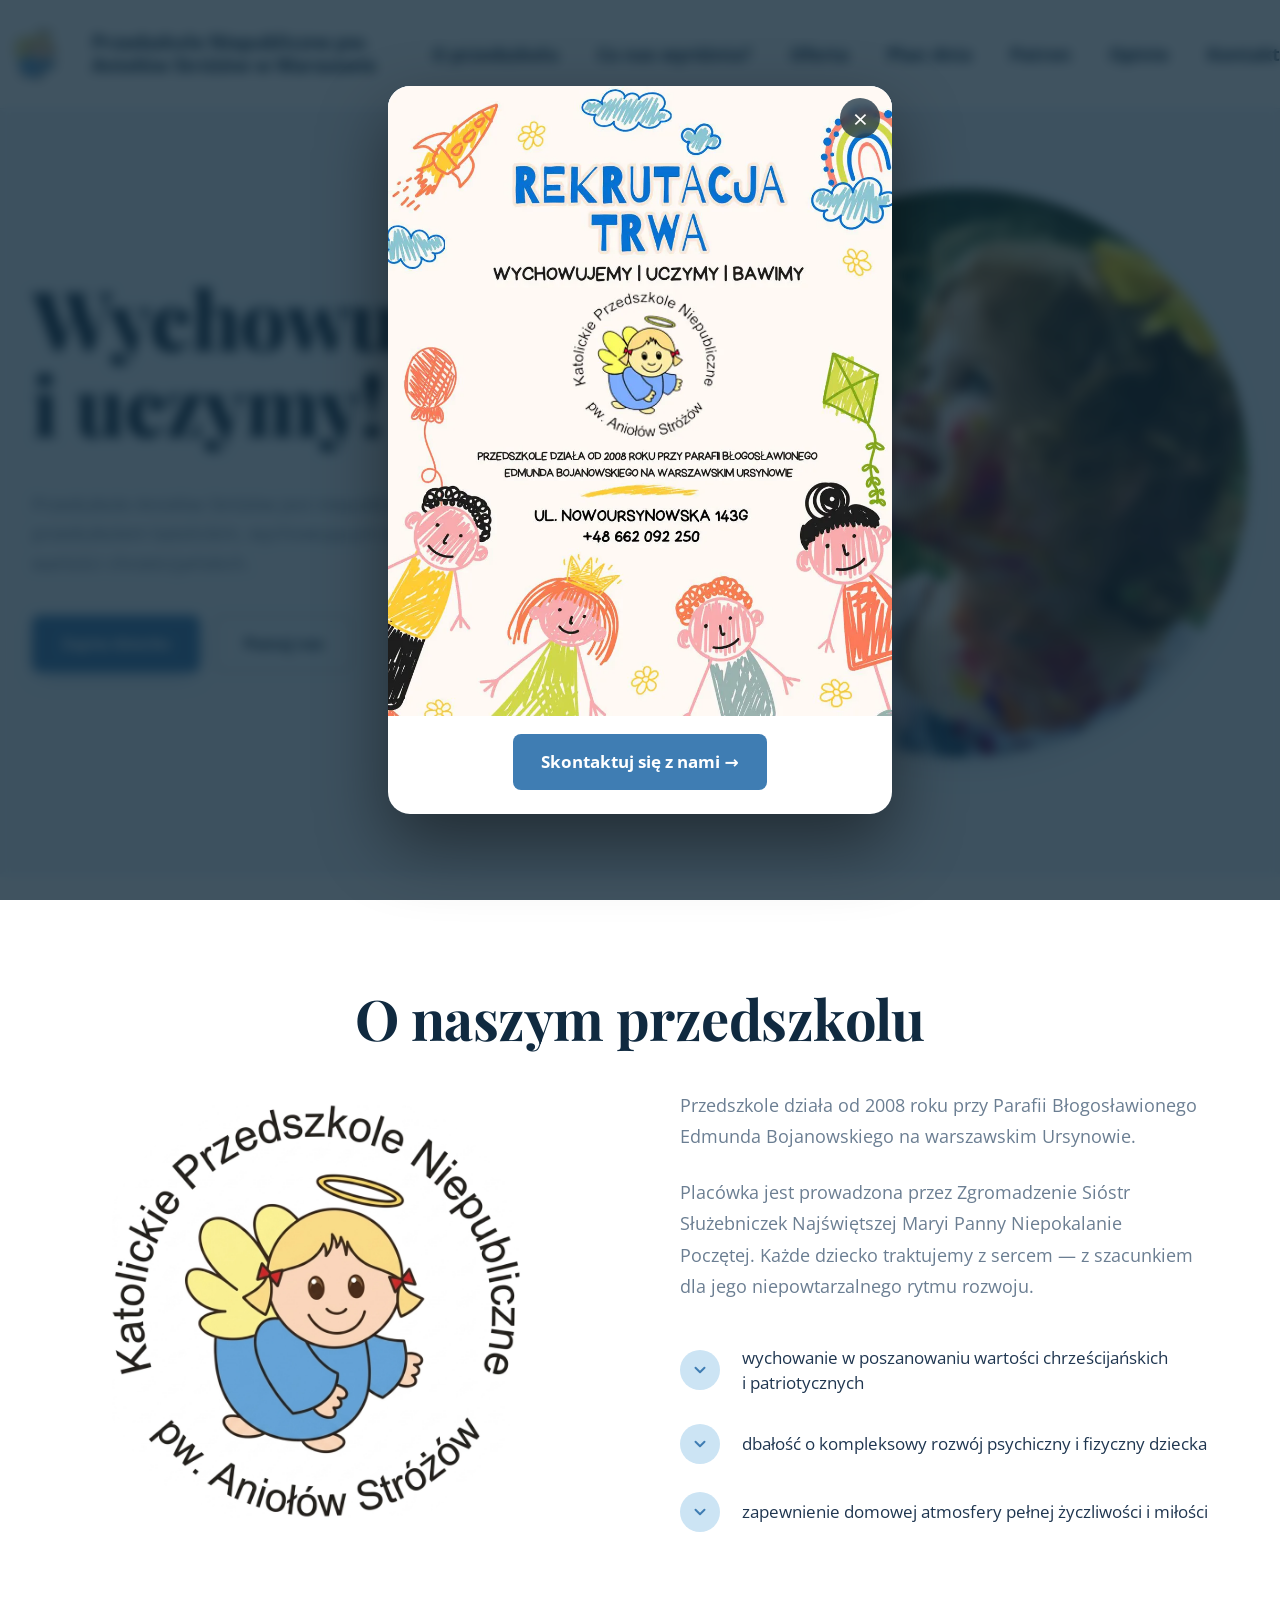
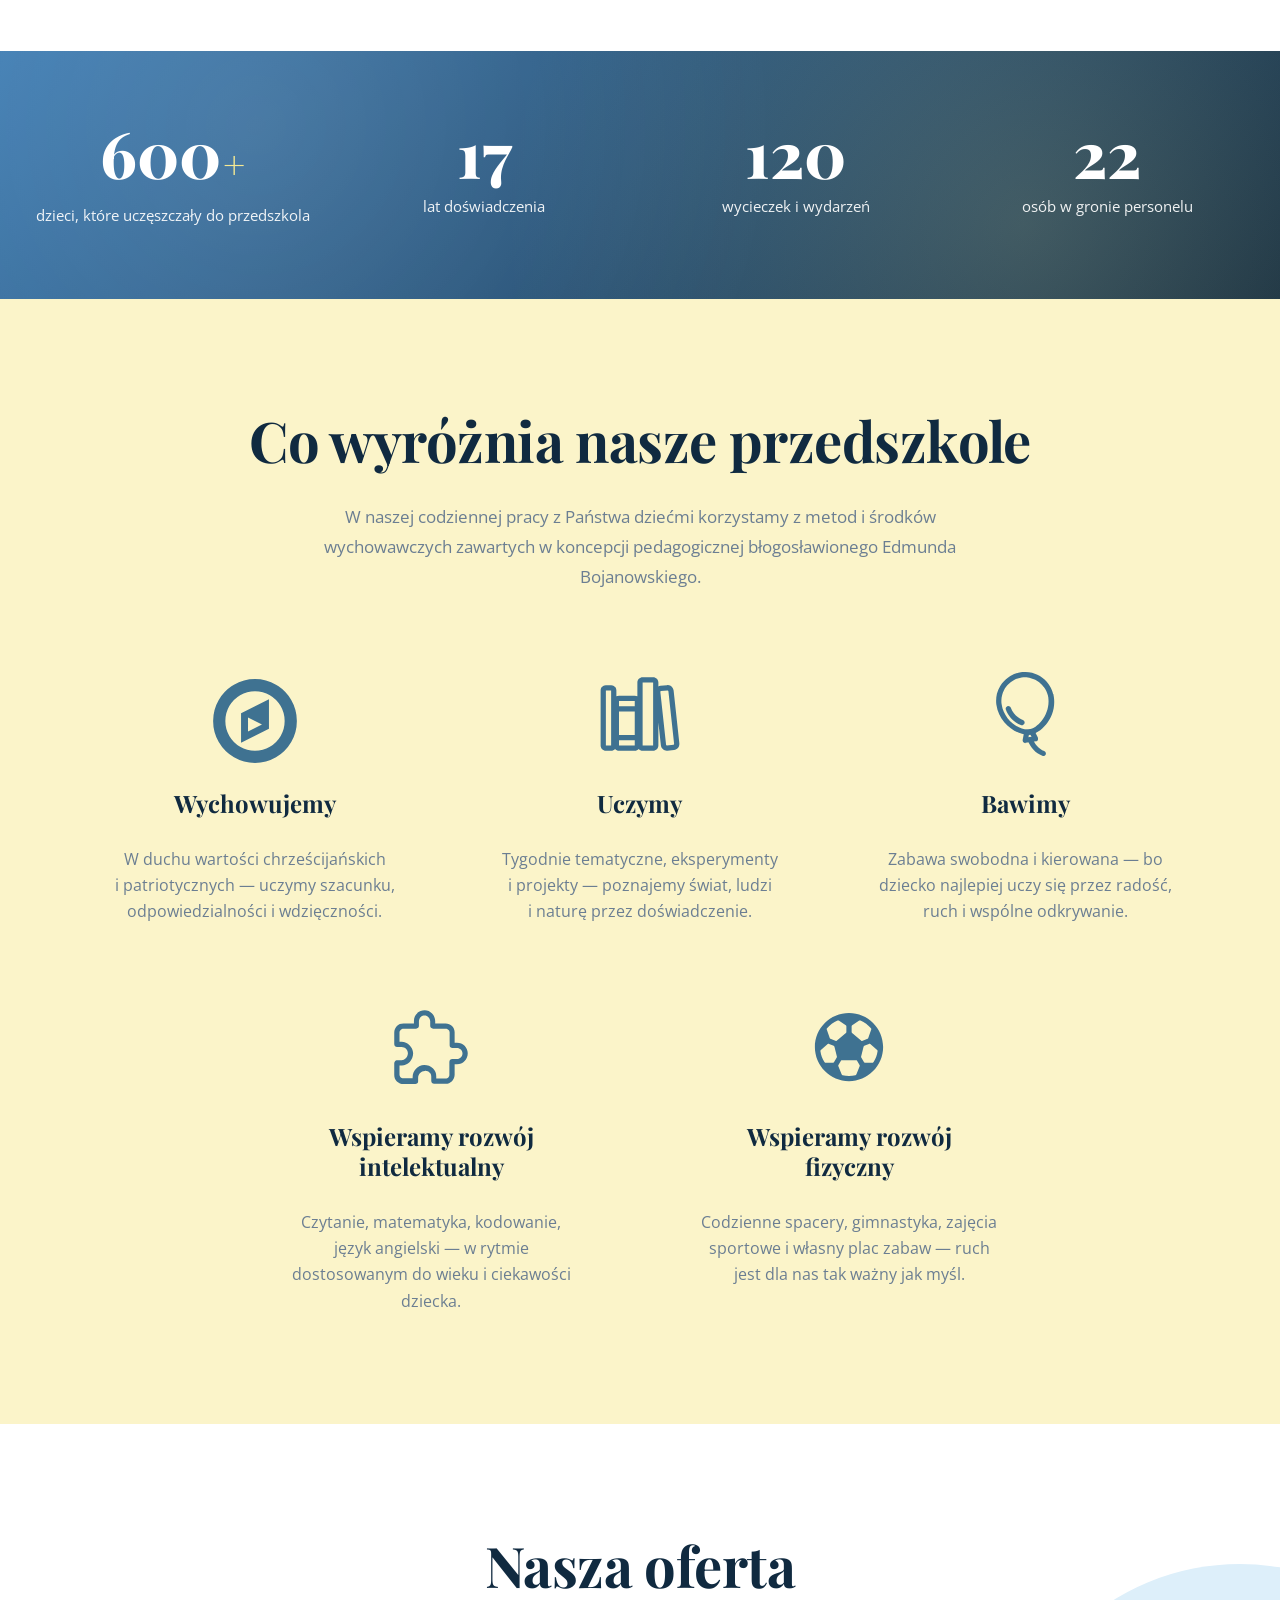
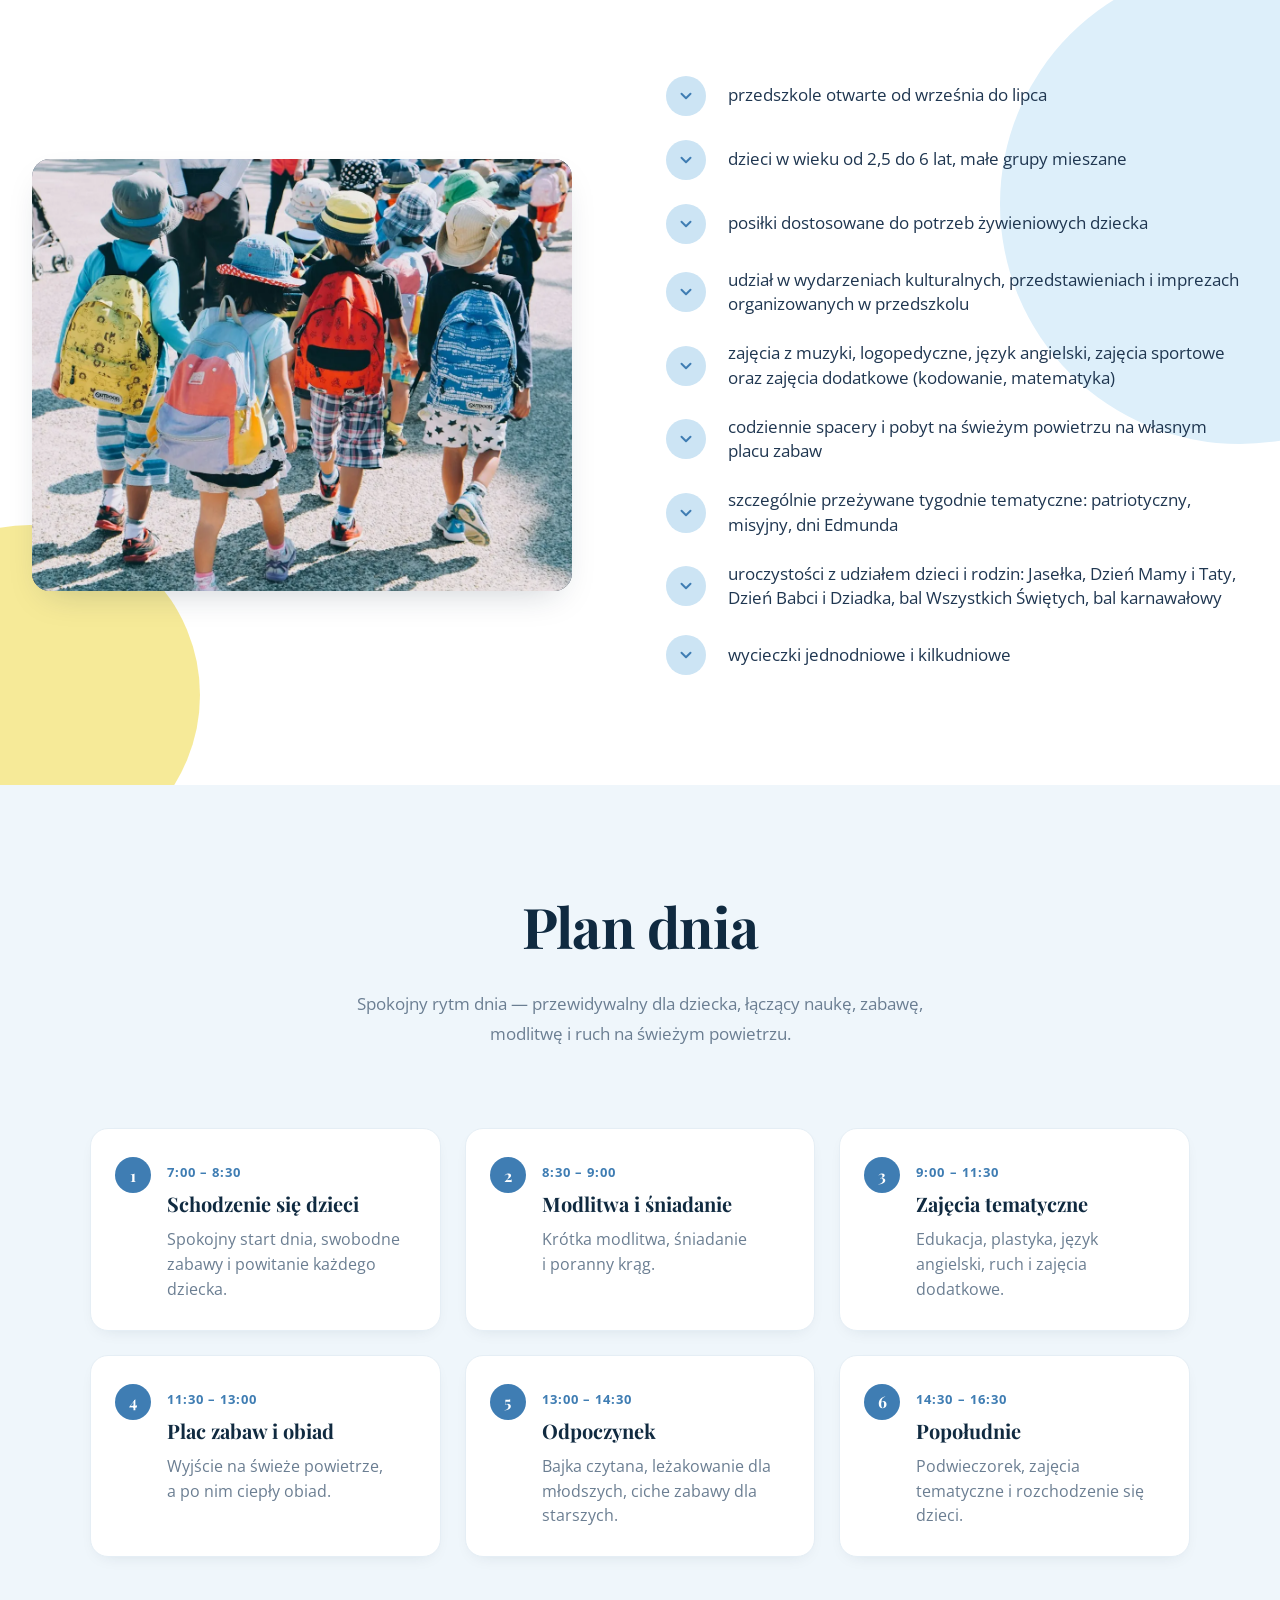
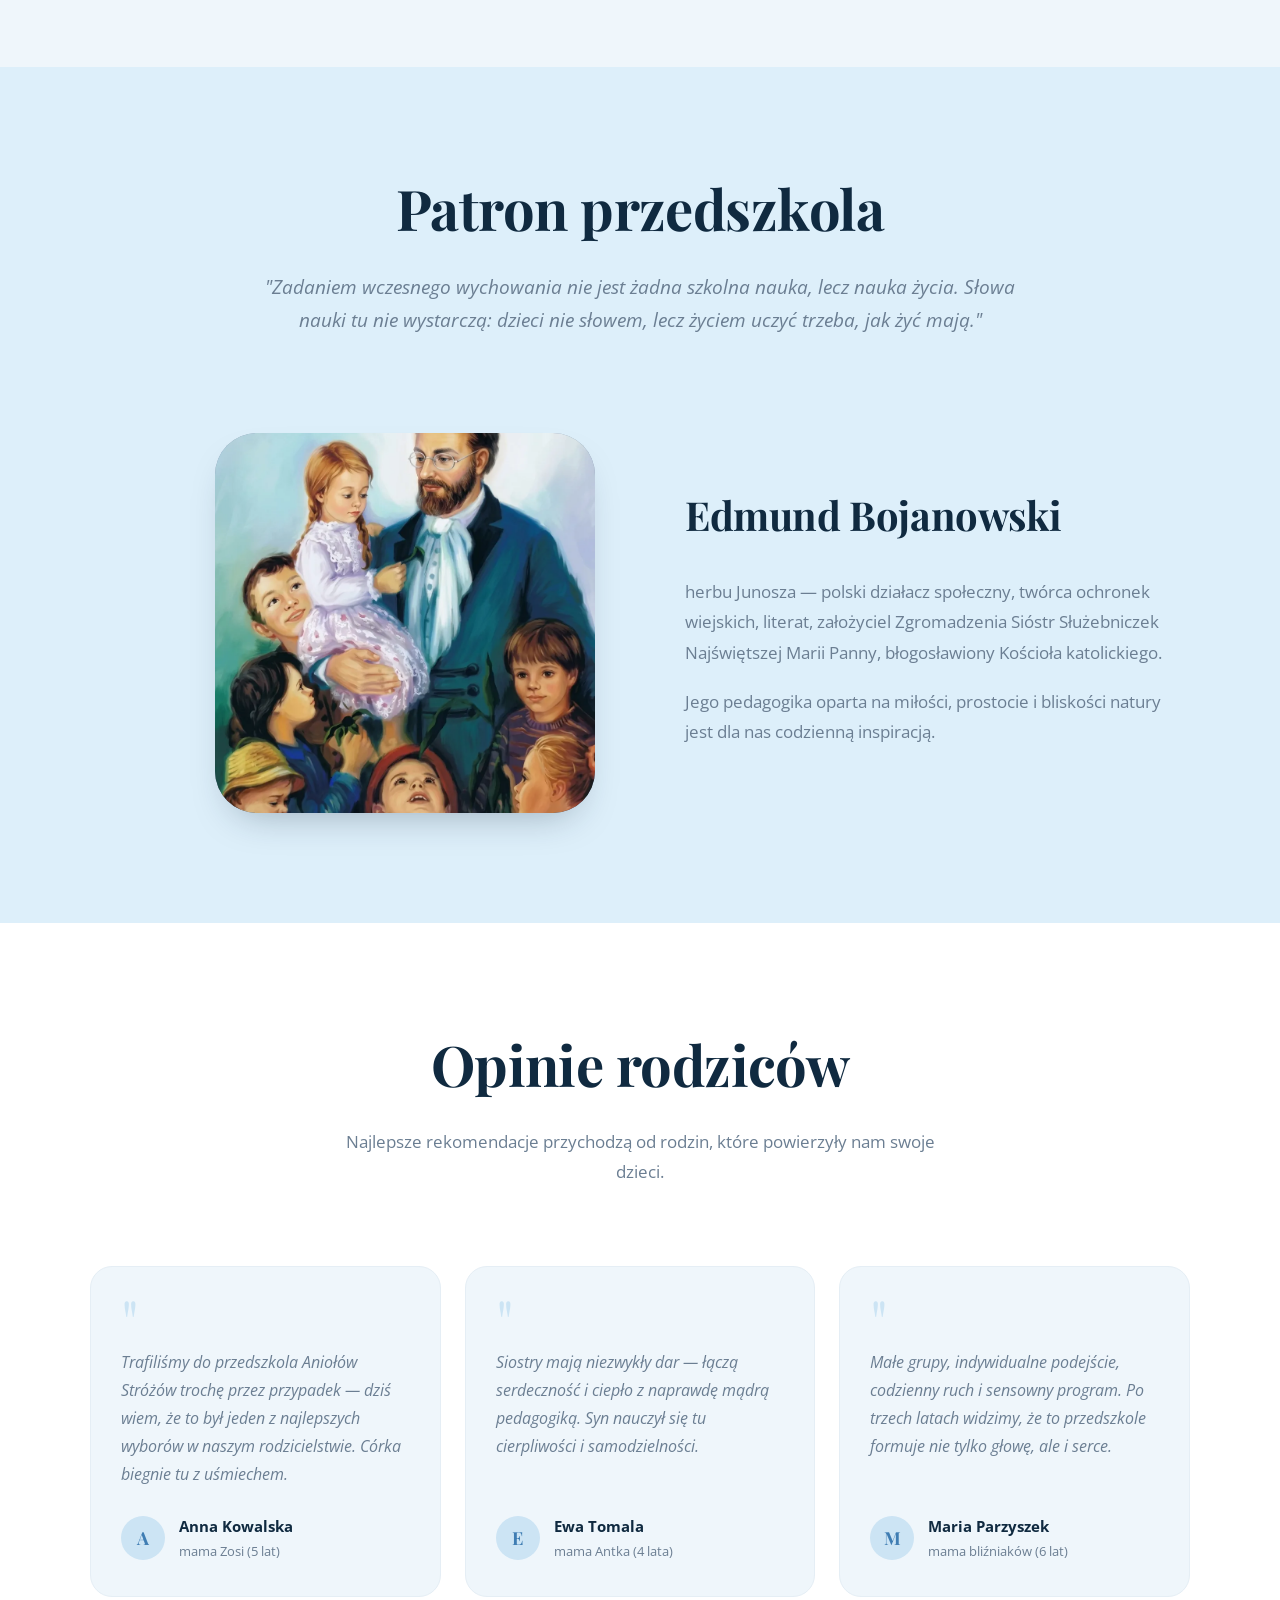
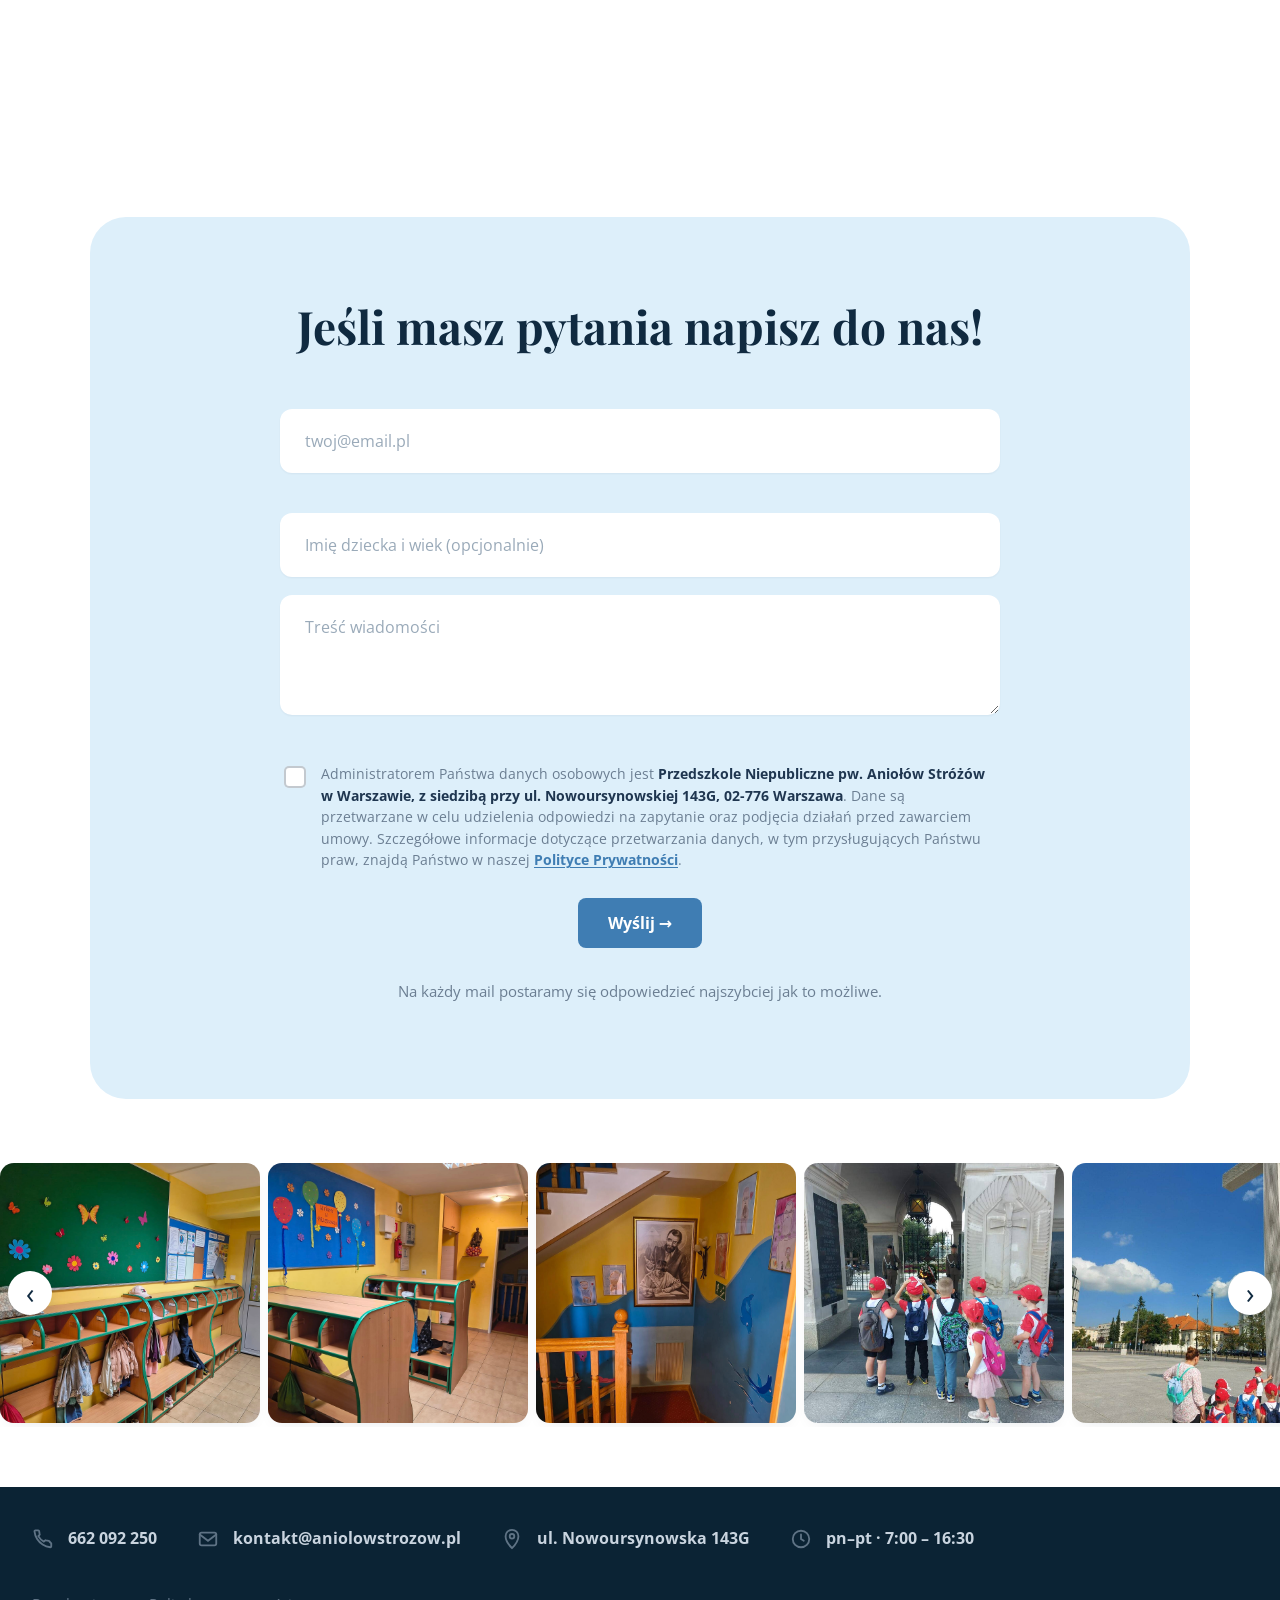
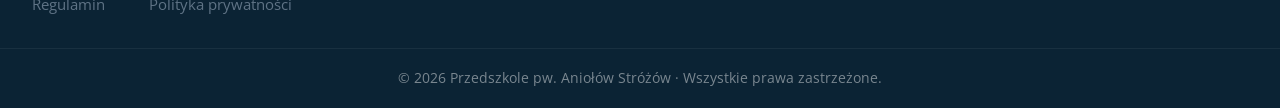
==== index.html @ 87df3f75 "Add structured data for preschool organization" ====
<!doctype html>
<html lang="pl">
<head>
<meta charset="utf-8">
<meta name="viewport" content="width=device-width,initial-scale=1">
<meta name="description" content="Przedszkole Niepubliczne pw. Aniołów Stróżów w Warszawie">
<title>Przedszkole pw. Aniołów Stróżów — Warszawa-Ursynów</title>

<!-- Favicon: użyte logo przedszkola; jeśli wygenerujesz .ico / .png, podmień ścieżki niżej -->
<link rel="icon" type="image/webp" href="img/logo.webp">
<link rel="shortcut icon" href="img/logo.webp">
<link rel="apple-touch-icon" href="img/logo.webp">
<meta name="theme-color" content="#3F7DB3">

<link rel="preconnect" href="https://fonts.googleapis.com">
<link rel="preconnect" href="https://fonts.gstatic.com" crossorigin>
<link href="https://fonts.googleapis.com/css2?family=Playfair+Display:wght@700;800&family=Open+Sans:wght@400;600;700&display=swap" rel="stylesheet">
<link rel="stylesheet" href="styles.css">


<!-- ============= CONSENT MANAGER ============= -->
    
<link rel="preconnect" href="https://cdn.jsdelivr.net" crossorigin>
<link rel="stylesheet" id="silktide-consent-manager-css" href="https://cdn.jsdelivr.net/gh/silktide/consent-manager@v2.0.0/silktide-consent-manager.css" integrity="sha384-IO1E/jCrQXyH5rwcI0SXP7OXw47JFqQNDQcKhbFvqnL2IunBxxwE2Ne5XyAmCqKs" crossorigin="anonymous">
<script src="https://cdn.jsdelivr.net/gh/silktide/consent-manager@v2.0.0/silktide-consent-manager.js" integrity="sha384-j4NIMOecmtzMWe9GJADIIe5hTlHG63aiTQ/2XorW10RNyQJg+IU+xwFVDy45wBah" crossorigin="anonymous"></script>
<script>
window.silktideConsentManager.init({
  backdrop: {
    show: true
  },
  icon: {
    position: "bottomLeft"
  },
  prompt: {
    position: "bottomCenter"
  },
  consentTypes: [
    {
      id: "niezb_dne",
      label: "Niezbędne",
      description: "<fieldset style=\"margin: 0px 0px 32px; padding: 0px; border-width: medium; border-style: none; border-color: currentcolor;\"><div class=\"cookie-type-content\" style=\"margin: 0px; padding: 0px; display: flex; justify-content: space-between; align-items: flex-start; gap: 24px;\"><div class=\"cookie-type-description\" style=\"margin: 0px; padding: 0px;\"><p style=\"margin-bottom: 0px; font-size: 16px; line-height: 24px; color: gray;\"><span style=\"letter-spacing: 0.34px;\">Te pliki cookie są niezbędne do prawidłowego funkcjonowania strony internetowej i nie można ich wyłączyć. Pomagają w logowaniu i ustawianiach preferencji prywatności</span><br></p></div></div></fieldset>",
      required: true,
      gtag: [
        "functionality_storage",
        "security_storage"
      ],
      onAccept: function() {
        console.log('Add logic for the required Niezbędne consent type here');
      }
    },
    {
      id: "analityczne",
      label: "Analityczne",
      description: "<p><span style=\"font-size: 16px; letter-spacing: normal; caret-color: white; color: white; font-family: &quot;Helvetica Neue&quot;, &quot;Segoe UI&quot;, Arial, sans-serif;\">Te pliki cookie pomagają nam ulepszać witrynę poprzez śledzenie, które strony są najbardziej popularne i jak odwiedzający poruszają się po witrynie.</span><br></p>",
      required: false,
      gtag: "analytics_storage"
    },
    {
      id: "marketingowe",
      label: "Marketingowe",
      description: "<p><span style=\"font-size: 16px; letter-spacing: normal; caret-color: white; color: white; font-family: &quot;Helvetica Neue&quot;, &quot;Segoe UI&quot;, Arial, sans-serif;\">Te pliki cookie zapewniają dodatkowe funkcje i personalizację, w tym personalizację reklam. Mogą być ustawiane przez nas lub przez partnerów, z których usług korzystamy.</span><br></p>",
      required: false,
      gtag: [
        "ad_storage",
        "ad_user_data",
        "ad_personalization",
        "personalization_storage"
      ]
    }
  ],
  text: {
    prompt: {
      description: "<p><span style=\"font-size: 16px; caret-color: white; color: white; font-family: &quot;Helvetica Neue&quot;, &quot;Segoe UI&quot;, Arial, sans-serif;\">Ta strona korzysta z plików cookies</span><span style=\"font-size: 16px; caret-color: white; color: white; font-family: &quot;Helvetica Neue&quot;, &quot;Segoe UI&quot;, Arial, sans-serif;\">, które pomagają jej funkcjonować i śledzić sposób interakcji z &nbsp;nią. Dzięki temu możemy zapewnić lepszą i spersonalizowaną obsługę.</span></p>",
      acceptAllButtonText: "Zaakceptuj wszystkie",
      acceptAllButtonAccessibleLabel: "Zaakceptuj wszystkie pliki cookie",
      rejectNonEssentialButtonText: "Odrzuć wszystkie",
      rejectNonEssentialButtonAccessibleLabel: "Odrzuć wszystkie pliki cookie poza niezbędnymi",
      preferencesButtonText: "Ustawienia",
      preferencesButtonAccessibleLabel: "Ustaw preferencje dot. plików cookie"
    },
    preferences: {
      title: "Zgoda na pliki cookie",
      description: "<p><span style=\"font-size: 16px; letter-spacing: normal; caret-color: white; color: white; font-family: &quot;Helvetica Neue&quot;, &quot;Segoe UI&quot;, Arial, sans-serif;\">Szanujemy Twoje prawo do prywatności. Możesz nie zezwolić na niektóre rodzaje plików cookie. Twoje preferencje dotyczące plików cookie będą miały zastosowanie na całej naszej stronie internetowej.</span><br></p>",
      saveButtonText: "Zapisz i zamknij",
      saveButtonAccessibleLabel: "Zapisz i zamknij ustawienia",
      creditLinkText: " ",
      creditLinkAccessibleLabel: " "
    }
  }
});
</script>

<!-- Schema.org – Przedszkole pw. Aniołów Stróżów | aniolowstrozow.pl -->
<!-- Wklej poniższy blok wewnątrz znacznika <head> swojej strony -->

<script type="application/ld+json">
[
  {
    "@context": "https://schema.org",
    "@type": ["ChildCare", "EducationalOrganization", "LocalBusiness"],
    "@id": "https://aniolowstrozow.pl/#organization",
    "name": "Przedszkole Niepubliczne pw. Aniołów Stróżów",
    "alternateName": "Przedszkole Aniołów Stróżów",
    "description": "Przedszkole Niepubliczne pw. Aniołów Stróżów w Warszawie — katolickie przedszkole na Ursynowie, działające od 2008 roku. Wychowanie w duchu wartości chrześcijańskich i patriotycznych, małe grupy mieszane, dzieci w wieku 2,5–6 lat.",
    "url": "https://aniolowstrozow.pl/",
    "logo": {
      "@type": "ImageObject",
      "url": "https://aniolowstrozow.pl/img/logo-text.webp"
    },
    "image": "https://aniolowstrozow.pl/img/dziewczynka.webp",
    "telephone": "+48662092250",
    "email": "kontakt@aniolowstrozow.pl",
    "address": {
      "@type": "PostalAddress",
      "streetAddress": "ul. Nowoursynowska 143G",
      "postalCode": "02-776",
      "addressLocality": "Warszawa",
      "addressRegion": "Mazowieckie",
      "addressCountry": "PL"
    },
    "geo": {
      "@type": "GeoCoordinates",
      "latitude": 52.1388,
      "longitude": 21.0515
    },
    "openingHoursSpecification": [
      {
        "@type": "OpeningHoursSpecification",
        "dayOfWeek": ["Monday","Tuesday","Wednesday","Thursday","Friday"],
        "opens": "07:00",
        "closes": "16:30"
      }
    ],
    "foundingDate": "2008",
    "areaServed": {
      "@type": "City",
      "name": "Warszawa"
    },
    "contactPoint": {
      "@type": "ContactPoint",
      "telephone": "+48662092250",
      "email": "kontakt@aniolowstrozow.pl",
      "contactType": "customer service",
      "availableLanguage": "Polish"
    },
    "offers": [
      {
        "@type": "Offer",
        "name": "Opieka przedszkolna",
        "description": "Całodzienna opieka nad dziećmi w wieku 2,5–6 lat, od poniedziałku do piątku w godzinach 7:00–16:30. Obejmuje wyżywienie, zajęcia edukacyjne, język angielski, zajęcia sportowe oraz opiekę logopedyczną.",
        "eligibleAge": {
          "@type": "QuantitativeValue",
          "minValue": 2.5,
          "maxValue": 6,
          "unitText": "years"
        }
      }
    ],
    "parentOrganization": {
      "@type": "Organization",
      "name": "Zgromadzenie Sióstr Służebniczek Najświętszej Maryi Panny Niepokalanie Poczętej"
    },
    "review": [
      {
        "@type": "Review",
        "author": { "@type": "Person", "name": "Anna Kowalska" },
        "reviewBody": "Trafiliśmy do przedszkola Aniołów Stróżów trochę przez przypadek — dziś wiem, że to był jeden z najlepszych wyborów w naszym rodzicielstwie. Córka biegnie tu z uśmiechem.",
        "reviewRating": { "@type": "Rating", "ratingValue": "5", "bestRating": "5" }
      },
      {
        "@type": "Review",
        "author": { "@type": "Person", "name": "Ewa Tomala" },
        "reviewBody": "Siostry mają niezwykły dar — łączą serdeczność i ciepło z naprawdę mądrą pedagogiką. Syn nauczył się tu cierpliwości i samodzielności.",
        "reviewRating": { "@type": "Rating", "ratingValue": "5", "bestRating": "5" }
      },
      {
        "@type": "Review",
        "author": { "@type": "Person", "name": "Maria Parzyszek" },
        "reviewBody": "Małe grupy, indywidualne podejście, codzienny ruch i sensowny program. Po trzech latach widzimy, że to przedszkole formuje nie tylko głowę, ale i serce.",
        "reviewRating": { "@type": "Rating", "ratingValue": "5", "bestRating": "5" }
      }
    ],
    "aggregateRating": {
      "@type": "AggregateRating",
      "ratingValue": "5",
      "bestRating": "5",
      "ratingCount": "3"
    }
  },
  {
    "@context": "https://schema.org",
    "@type": "WebSite",
    "@id": "https://aniolowstrozow.pl/#website",
    "url": "https://aniolowstrozow.pl/",
    "name": "Przedszkole pw. Aniołów Stróżów — Warszawa-Ursynów",
    "description": "Przedszkole Niepubliczne pw. Aniołów Stróżów w Warszawie",
    "publisher": { "@id": "https://aniolowstrozow.pl/#organization" },
    "inLanguage": "pl-PL"
  },
  {
    "@context": "https://schema.org",
    "@type": "WebPage",
    "@id": "https://aniolowstrozow.pl/#webpage",
    "url": "https://aniolowstrozow.pl/",
    "name": "Przedszkole pw. Aniołów Stróżów — Warszawa-Ursynów",
    "isPartOf": { "@id": "https://aniolowstrozow.pl/#website" },
    "about": { "@id": "https://aniolowstrozow.pl/#organization" },
    "inLanguage": "pl-PL",
    "dateModified": "2026-05-20"
  },
  {
    "@context": "https://schema.org",
    "@type": "BreadcrumbList",
    "itemListElement": [
      { "@type": "ListItem", "position": 1, "name": "Strona główna", "item": "https://aniolowstrozow.pl/" },
      { "@type": "ListItem", "position": 2, "name": "O przedszkolu",   "item": "https://aniolowstrozow.pl/#o-nas" },
      { "@type": "ListItem", "position": 3, "name": "Co nas wyróżnia", "item": "https://aniolowstrozow.pl/#wyrozniki" },
      { "@type": "ListItem", "position": 4, "name": "Oferta",          "item": "https://aniolowstrozow.pl/#oferta" },
      { "@type": "ListItem", "position": 5, "name": "Kontakt",         "item": "https://aniolowstrozow.pl/#kontakt" }
    ]
  }
]
</script>
    
</head>
<body>

<!-- ============= SVG SYMBOLS ============= -->
<svg width="0" height="0" style="position:absolute" aria-hidden="true"><defs>


    <!-- Chevron / bullet -->
    <symbol id="ic-chev" viewBox="0 0 24 24">
        <path d="M6 9l6 6 6-6" fill="none" stroke="currentColor" stroke-width="2.6" stroke-linecap="round" stroke-linejoin="round"/>
    </symbol>


    <!-- Phone, pin -->
    <symbol id="ic-phone" viewBox="0 0 24 24">
        <path d="M21 16.9V20a1 1 0 0 1-1.1 1 19 19 0 0 1-8.3-3 19 19 0 0 1-6-6A19 19 0 0 1 2.7 3.7 1 1 0 0 1 3.7 2.6h3.1a1 1 0 0 1 1 .9c.1 1 .3 2 .6 3a1 1 0 0 1-.2 1L6.9 8.9a16 16 0 0 0 6 6l1.4-1.3a1 1 0 0 1 1-.2c1 .3 2 .5 3 .6a1 1 0 0 1 .9 1z"
              fill="none" stroke="currentColor" stroke-width="2" stroke-linecap="round" stroke-linejoin="round"/>
    </symbol>
    <symbol id="ic-pin" viewBox="0 0 24 24">
        <path d="M12 22s-7-7-7-13a7 7 0 0 1 14 0c0 6-7 13-7 13z" fill="none" stroke="currentColor" stroke-width="2" stroke-linejoin="round"/>
        <circle cx="12" cy="9" r="2.5" fill="none" stroke="currentColor" stroke-width="2"/>
    </symbol>
    <symbol id="ic-mail" viewBox="0 0 24 24">
        <rect x="3" y="5" width="18" height="14" rx="2" fill="none" stroke="currentColor" stroke-width="2"/>
        <path d="M3 7l9 7 9-7" fill="none" stroke="currentColor" stroke-width="2" stroke-linecap="round"/>
    </symbol>
    <symbol id="ic-clock" viewBox="0 0 24 24">
        <circle cx="12" cy="12" r="9" fill="none" stroke="currentColor" stroke-width="2"/>
        <path d="M12 7v5l3 2" fill="none" stroke="currentColor" stroke-width="2" stroke-linecap="round"/>
    </symbol>

</defs></svg>

<!-- ============= NAV ============= -->
<nav class="nav" id="nav">
    <div class="wrap nav-inner">
        <a href="#top" class="brand">
            <!--
              MIEJSCE NA LOGO (obrazek).
              Podmień ścieżkę src na właściwy plik, np. "zdjecia/logo.png" lub "zdjecia/logo.svg".
              Zalecany rozmiar: kwadrat min. 200x200 px (PNG z przezroczystością lub SVG).
            -->
            <div class="brand-mark">
                <img src="img/logo.webp" alt="Logo Przedszkola pw. Aniołów Stróżów"
                     onerror="this.style.display='none';this.nextElementSibling.style.display='grid';">
                
            </div>
            <div class="brand-text">
                <span>Przedszkole Niepubliczne pw.</span>
                <span>Aniołów Stróżów w&nbsp;Warszawie</span>
            </div>
        </a>
        <ul class="nav-links">
            <li><a href="#o-nas">O przedszkolu</a></li>
            <li><a href="#wyrozniki">Co nas wyróżnia?</a></li>
            <li><a href="#oferta">Oferta</a></li>
            <li><a href="#dzien">Plan dnia</a></li>
            <li><a href="#patron">Patron</a></li>
            <li><a href="#opinie">Opinie</a></li>
            <li><a href="#kontakt">Kontakt</a></li>
        </ul>
        <button class="burger" id="burger" aria-label="menu" aria-expanded="false"><span></span><span></span><span></span></button>
    </div>
    <div class="mobile-menu" id="mobileMenu">
        <a href="#o-nas">O przedszkolu</a>
        <a href="#wyrozniki">Co nas wyróżnia?</a>
        <a href="#oferta">Oferta</a>
        <a href="#dzien">Plan dnia</a>
        <a href="#patron">Patron</a>
        <a href="#opinie">Opinie</a>
        <a href="#kontakt">Kontakt</a>
    </div>
</nav>
<a id="top"></a>

<!-- ============= HERO ============= -->
<section class="hero">
    <div class="wrap hero-grid">
        <div class="hero-text">
            <h1>Wychowujemy<br>i&nbsp;uczymy!</h1>
            <p>Przedszkole Aniołów Stróżów jest niepublicznym przedszkolem katolickim, wychowującym dzieci w&nbsp;duchu wartości chrześcijańskich.</p>
            <div class="hero-actions">
                <a href="#kontakt" class="btn btn-primary">Zapisz dziecko</a>
                <a href="#o-nas" class="btn btn-ghost">Poznaj nas</a>
            </div>
        </div>
        <div class="hero-photo">
             <img src="img/dziewczynka.webp" alt="">
        </div>
    </div>
</section>

<!-- ============= ABOUT ============= -->
<section class="section about" id="o-nas">
    <div class="wrap">
        <h2 class="section-title">O naszym przedszkolu</h2>
        <div class="about-grid">
            <!--
              MIEJSCE NA LOGOTYP (większy obrazek — pełna pieczęć / logotyp przedszkola).
              Podmień ścieżkę src na właściwy plik, np. "zdjecia/logotyp.png" lub "zdjecia/logotyp.svg".
              Zalecany rozmiar: kwadrat min. 800x800 px (PNG z przezroczystością lub SVG).
            -->
            <div class="stamp-wrap">
                <img src="img/logo-text.webp" alt="Logotyp Przedszkola pw. Aniołów Stróżów"
                     onerror="this.style.display='none';this.nextElementSibling.style.display='grid';">
                <div class="stamp-wrap__placeholder" aria-hidden="true">
                    <span>★ LOGOTYP ★</span>
                    <span>tu wstaw obrazek logo</span>
                </div>
            </div>

            <div class="about-text">
                <p>Przedszkole działa od 2008 roku przy Parafii Błogosławionego Edmunda Bojanowskiego na warszawskim Ursynowie.</p>
                <p>Placówka jest prowadzona przez Zgromadzenie Sióstr Służebniczek Najświętszej Maryi Panny Niepokalanie Poczętej. Każde dziecko traktujemy z&nbsp;sercem — z&nbsp;szacunkiem dla jego niepowtarzalnego rytmu rozwoju.</p>
                <ul class="bullet-list">
                    <li><span class="b-ico"><svg><use href="#ic-chev"/></svg></span>wychowanie w&nbsp;poszanowaniu wartości chrześcijańskich i&nbsp;patriotycznych</li>
                    <li><span class="b-ico"><svg><use href="#ic-chev"/></svg></span>dbałość o&nbsp;kompleksowy rozwój psychiczny i&nbsp;fizyczny dziecka</li>
                    <li><span class="b-ico"><svg><use href="#ic-chev"/></svg></span>zapewnienie domowej atmosfery pełnej życzliwości i&nbsp;miłości</li>
                </ul>
            </div>
        </div>
    </div>
</section>

<!-- ============= STATS ============= -->
<section class="stats">
    <div class="wrap stats-grid">
        <div class="stat"><span class="stat-num" data-target="600">0</span><span class="stat-plus">+</span><p>dzieci, które uczęszczały do przedszkola</p></div>
        <div class="stat"><span class="stat-num" data-target="17">0</span><p>lat doświadczenia</p></div>
        <div class="stat"><span class="stat-num" data-target="120">0</span><p>wycieczek i&nbsp;wydarzeń</p></div>
        <div class="stat"><span class="stat-num" data-target="22">0</span><p>osób w&nbsp;gronie personelu</p></div>
    </div>
</section>

<!-- ============= FEATURES ============= -->
<section class="section features" id="wyrozniki">
    <div class="wrap">
        <h2 class="section-title">Co wyróżnia nasze przedszkole</h2>
        <p class="section-lede">W&nbsp;naszej codziennej pracy z&nbsp;Państwa dziećmi korzystamy z&nbsp;metod i&nbsp;środków wychowawczych zawartych w&nbsp;koncepcji pedagogicznej błogosławionego Edmunda Bojanowskiego.</p>

        <!--
          MIEJSCA NA IKONY (obrazki) — podmień ścieżki src na własne pliki.
          Zalecany rozmiar: kwadrat min. 256x256 px, PNG z przezroczystością lub SVG.
        -->
        <div class="features-row">
            <div class="feature">
                <div class="ico">
                    <img src="img/wychowujemy.svg" alt="Ikona: Wychowujemy"
                         onerror="this.style.display='none';this.nextElementSibling.style.display='grid';">
                    
                </div>
                <h4>Wychowujemy</h4>
                <p>W&nbsp;duchu wartości chrześcijańskich i&nbsp;patriotycznych — uczymy szacunku, odpowiedzialności i&nbsp;wdzięczności.</p>
            </div>
            <div class="feature">
                <div class="ico">
                    <img src="img/uczymy.svg" alt="Ikona: Uczymy"
                         onerror="this.style.display='none';this.nextElementSibling.style.display='grid';">
                    
                </div>
                <h4>Uczymy</h4>
                <p>Tygodnie tematyczne, eksperymenty i&nbsp;projekty — poznajemy świat, ludzi i&nbsp;naturę przez doświadczenie.</p>
            </div>
            <div class="feature">
                <div class="ico">
                    <img src="img/bawimy.svg" alt="Ikona: Bawimy"
                         onerror="this.style.display='none';this.nextElementSibling.style.display='grid';">
                    
                </div>
                <h4>Bawimy</h4>
                <p>Zabawa swobodna i&nbsp;kierowana — bo dziecko najlepiej uczy się przez radość, ruch i&nbsp;wspólne odkrywanie.</p>
            </div>
        </div>

        <div class="features-row bot">
            <div class="feature">
                <div class="ico">
                    <img src="img/intelektualny.svg" alt="Ikona: Wspieramy rozwój intelektualny"
                         onerror="this.style.display='none';this.nextElementSibling.style.display='grid';">
                    
                </div>
                <h4>Wspieramy rozwój<br>intelektualny</h4>
                <p>Czytanie, matematyka, kodowanie, język angielski — w&nbsp;rytmie dostosowanym do wieku i&nbsp;ciekawości dziecka.</p>
            </div>
            <div class="feature">
                <div class="ico">
                    <img src="img/fizyczny.svg" alt="Ikona: Wspieramy rozwój fizyczny"
                         onerror="this.style.display='none';this.nextElementSibling.style.display='grid';">
                   
                </div>
                <h4>Wspieramy rozwój<br>fizyczny</h4>
                <p>Codzienne spacery, gimnastyka, zajęcia sportowe i&nbsp;własny plac zabaw — ruch jest dla nas tak ważny jak myśl.</p>
            </div>
        </div>
    </div>
</section>

<!-- ============= OFFER ============= -->
<section class="section offer" id="oferta">
    <div class="deco-blue"></div>
    <div class="deco-yellow"></div>
    <div class="wrap">
        <h2 class="section-title">Nasza oferta</h2>
        <div class="offer-grid">
            <div class="offer-photo">
                 <img src="img/wycieczka.webp" alt="">
            </div>
            <ul class="bullet-list">
                <li><span class="b-ico"><svg><use href="#ic-chev"/></svg></span>przedszkole otwarte od&nbsp;września do&nbsp;lipca</li>
                <li><span class="b-ico"><svg><use href="#ic-chev"/></svg></span>dzieci w&nbsp;wieku od&nbsp;2,5 do&nbsp;6 lat, małe grupy mieszane</li>
                <li><span class="b-ico"><svg><use href="#ic-chev"/></svg></span>posiłki dostosowane do&nbsp;potrzeb żywieniowych dziecka</li>
                <li><span class="b-ico"><svg><use href="#ic-chev"/></svg></span>udział w&nbsp;wydarzeniach kulturalnych, przedstawieniach i&nbsp;imprezach organizowanych w&nbsp;przedszkolu</li>
                <li><span class="b-ico"><svg><use href="#ic-chev"/></svg></span>zajęcia z&nbsp;muzyki, logopedyczne, język angielski, zajęcia sportowe oraz zajęcia dodatkowe (kodowanie, matematyka)</li>
                <li><span class="b-ico"><svg><use href="#ic-chev"/></svg></span>codziennie spacery i&nbsp;pobyt na świeżym powietrzu na&nbsp;własnym placu zabaw</li>
                <li><span class="b-ico"><svg><use href="#ic-chev"/></svg></span>szczególnie przeżywane tygodnie tematyczne: patriotyczny, misyjny, dni Edmunda</li>
                <li><span class="b-ico"><svg><use href="#ic-chev"/></svg></span>uroczystości z&nbsp;udziałem dzieci i&nbsp;rodzin: Jasełka, Dzień Mamy i&nbsp;Taty, Dzień Babci i&nbsp;Dziadka, bal Wszystkich Świętych, bal karnawałowy</li>
                <li><span class="b-ico"><svg><use href="#ic-chev"/></svg></span>wycieczki jednodniowe i&nbsp;kilkudniowe</li>
            </ul>
        </div>
    </div>
</section>

<!-- ============= DAY PLAN ============= -->
<section class="section dayplan" id="dzien">
    <div class="wrap">
        <h2 class="section-title">Plan dnia</h2>
        <p class="section-lede">Spokojny rytm dnia — przewidywalny dla dziecka, łączący naukę, zabawę, modlitwę i&nbsp;ruch na świeżym powietrzu.</p>
        <ol class="timeline">
            <li><span class="t-time">7:00 – 8:30</span><h4>Schodzenie się dzieci</h4><p>Spokojny start dnia, swobodne zabawy i&nbsp;powitanie każdego dziecka.</p></li>
            <li><span class="t-time">8:30 – 9:00</span><h4>Modlitwa i&nbsp;śniadanie</h4><p>Krótka modlitwa, śniadanie i&nbsp;poranny krąg.</p></li>
            <li><span class="t-time">9:00 – 11:30</span><h4>Zajęcia tematyczne</h4><p>Edukacja, plastyka, język angielski, ruch i&nbsp;zajęcia dodatkowe.</p></li>
            <li><span class="t-time">11:30 – 13:00</span><h4>Plac zabaw i&nbsp;obiad</h4><p>Wyjście na świeże powietrze, a&nbsp;po nim ciepły obiad.</p></li>
            <li><span class="t-time">13:00 – 14:30</span><h4>Odpoczynek</h4><p>Bajka czytana, leżakowanie dla młodszych, ciche zabawy dla starszych.</p></li>
            <li><span class="t-time">14:30 – 16:30</span><h4>Popołudnie</h4><p>Podwieczorek, zajęcia tematyczne i&nbsp;rozchodzenie się dzieci.</p></li>
        </ol>
    </div>
</section>

<!-- ============= PATRON ============= -->
<section class="patron" id="patron">
    <div class="wrap">
        <h2 class="section-title">Patron przedszkola</h2>
        <p class="quote">Zadaniem wczesnego wychowania nie jest żadna szkolna nauka, lecz nauka życia. Słowa nauki tu nie wystarczą: dzieci nie słowem, lecz życiem uczyć trzeba, jak żyć mają.</p>
        <div class="patron-grid">
            <div class="patron-portrait">
                <img src="img/edmund.webp" alt="">
            </div>
            <div class="patron-info">
                <h3>Edmund Bojanowski</h3>
                <p>herbu Junosza — polski działacz społeczny, twórca ochronek wiejskich, literat, założyciel Zgromadzenia Sióstr Służebniczek Najświętszej Marii Panny, błogosławiony Kościoła katolickiego.</p>
                <p>Jego pedagogika oparta na miłości, prostocie i&nbsp;bliskości natury jest dla nas codzienną inspiracją.</p>
            </div>
        </div>
    </div>
</section>

<!-- ============= TESTIMONIALS ============= -->
<section class="section testimonials-section" id="opinie">
    <div class="wrap">
        <h2 class="section-title">Opinie rodziców</h2>
        <p class="section-lede">Najlepsze rekomendacje przychodzą od&nbsp;rodzin, które powierzyły nam swoje dzieci.</p>
        <div class="testimonials">
            <div class="testimonial">
                <div class="qm">"</div>
                <blockquote>Trafiliśmy do przedszkola Aniołów Stróżów trochę przez przypadek — dziś wiem, że to był jeden z&nbsp;najlepszych wyborów w&nbsp;naszym rodzicielstwie. Córka biegnie tu z&nbsp;uśmiechem.</blockquote>
                <div class="who">
                    <div class="avatar">A</div>
                    <div><div class="name">Anna Kowalska</div><div class="role">mama Zosi (5 lat)</div></div>
                </div>
            </div>
            <div class="testimonial">
                <div class="qm">"</div>
                <blockquote>Siostry mają niezwykły dar — łączą serdeczność i&nbsp;ciepło z&nbsp;naprawdę mądrą pedagogiką. Syn nauczył się tu cierpliwości i&nbsp;samodzielności.</blockquote>
                <div class="who">
                    <div class="avatar">E</div>
                    <div><div class="name">Ewa Tomala</div><div class="role">mama Antka (4 lata)</div></div>
                </div>
            </div>
            <div class="testimonial">
                <div class="qm">"</div>
                <blockquote>Małe grupy, indywidualne podejście, codzienny ruch i&nbsp;sensowny program. Po trzech latach widzimy, że to przedszkole formuje nie tylko głowę, ale i&nbsp;serce.</blockquote>
                <div class="who">
                    <div class="avatar">M</div>
                    <div><div class="name">Maria Parzyszek</div><div class="role">mama bliźniaków (6 lat)</div></div>
                </div>
            </div>
        </div>
    </div>
</section>

<!-- ============= CONTACT ============= -->
<section class="contact" id="kontakt">
    <div class="wrap">
        <div class="contact-card">
            <div class="lines"></div>
            <h2>Jeśli masz pytania napisz do&nbsp;nas!</h2>
            <form class="form" id="contactForm"
                  action="https://api.web3forms.com/submit"
                  method="POST"
                  novalidate>
                <!-- Web3Forms – ustawienia ukryte -->
                <input type="hidden" name="access_key" value="d098d522-1cea-436c-b0e9-90753d49d039">
                <input type="hidden" name="subject" value="Nowe zapytanie z formularza – Przedszkole Aniołów Stróżów">
                <input type="hidden" name="from_name" value="Strona przedszkola – formularz kontaktowy">
                <!-- pole-pułapka (anti-spam, ukryte przed użytkownikiem) -->
                <input type="checkbox" name="botcheck" style="display:none" tabindex="-1">

                <div class="form-field">
                    <input type="email" name="email" id="f-email" placeholder="twoj@email.pl" autocomplete="email">
                    <div class="err" id="err-email"></div>
                </div>
                <div class="form-field">
                    <input type="text" name="child" id="f-child" placeholder="Imię dziecka i&nbsp;wiek (opcjonalnie)">
                </div>
                <div class="form-field">
                    <textarea name="msg" id="f-msg" placeholder="Treść wiadomości"></textarea>
                    <div class="err" id="err-msg"></div>
                </div>

                <!-- Zgoda RODO (obowiązkowa) -->
                <div class="form-consent">
                    <label class="consent-label">
                        <input type="checkbox" name="rodo" id="f-rodo" required>
                        <span class="consent-text">
                            Administratorem Państwa danych osobowych jest
                            <strong>Przedszkole Niepubliczne pw. Aniołów Stróżów w Warszawie, z siedzibą przy ul. Nowoursynowskiej 143G, 02-776 Warszawa</strong>.
                            Dane są przetwarzane w&nbsp;celu udzielenia odpowiedzi na zapytanie
                            oraz podjęcia działań przed zawarciem umowy. Szczegółowe informacje
                            dotyczące przetwarzania danych, w&nbsp;tym przysługujących Państwu praw,
                            znajdą Państwo w&nbsp;naszej
                            <a href="docs/polityka%20prywatnosci.pdf" target="_blank" rel="noopener">Polityce&nbsp;Prywatności</a>.
                        </span>
                    </label>
                    <div class="err" id="err-rodo"></div>
                </div>

                <div style="display:flex;justify-content:center">
                    <button type="submit" class="submit-btn" id="submitBtn">Wyślij&nbsp;→</button>
                </div>
                <div id="formStatus"></div>
                <p class="form-note">Na każdy mail postaramy się odpowiedzieć najszybciej jak to możliwe.</p>
            </form>
        </div>
    </div>

    <div class="gallery-wrap">
        <button class="gallery-nav gallery-nav--prev" type="button" aria-label="Przewiń w lewo">‹</button>
        <div class="gallery" id="gallery">
            <!-- Kafelki są generowane przez script.js (29 zdjęć: img/01.jpg – img/29.jpg) -->
        </div>
        <button class="gallery-nav gallery-nav--next" type="button" aria-label="Przewiń w prawo">›</button>
    </div>
</section>

<!-- ============= LIGHTBOX MODAL ============= -->
<div class="lightbox" id="lightbox" aria-hidden="true" role="dialog" aria-modal="true" aria-label="Powiększone zdjęcie">
    <button class="lightbox__close" type="button" aria-label="Zamknij">×</button>
    <button class="lightbox__nav lightbox__nav--prev" type="button" aria-label="Poprzednie zdjęcie">‹</button>
    <div class="lightbox__stage">
        <img class="lightbox__img" id="lightboxImg" src="" alt="">
        <div class="lightbox__counter" id="lightboxCounter">1 / 29</div>
    </div>
    <button class="lightbox__nav lightbox__nav--next" type="button" aria-label="Następne zdjęcie">›</button>
</div>

<!-- ============= FOOTER ============= -->
<footer>
    <div class="wrap footer-inner">
        <div class="footer-contacts">
            <a class="item" href="tel:+48662092250"><svg><use href="#ic-phone"/></svg>662 092 250</a>
            <a class="item" href="mailto:kontakt@aniolowstrozow.pl"><svg><use href="#ic-mail"/></svg>kontakt@aniolowstrozow.pl</a>
            <div class="item"><svg><use href="#ic-pin"/></svg>ul. Nowoursynowska 143G</div>
            <div class="item"><svg><use href="#ic-clock"/></svg>pn–pt · 7:00 – 16:30</div>
        </div>
        <div class="footer-links">
            <a href="#">Regulamin</a>
            <a href="docs/polityka%20prywatnosci.pdf">Polityka prywatności</a>
        </div>
    </div>
    <div class="footer-copy">
        <div class="wrap">© <span id="year"></span> Przedszkole pw.&nbsp;Aniołów Stróżów · Wszystkie prawa zastrzeżone.</div>
    </div>
</footer>

<a href="#top" class="to-top" aria-label="Wróć na górę">↑</a>

<!-- ============= MODAL POWITALNY (zapisy) ============= -->
<div class="welcome-modal" id="welcomeModal" aria-hidden="true" role="dialog" aria-modal="true" aria-label="Zapisy do przedszkola">
    <div class="welcome-modal__backdrop" data-close="1"></div>
    <div class="welcome-modal__box">
        <button class="welcome-modal__close" type="button" aria-label="Zamknij" data-close="1">×</button>
        <img class="welcome-modal__img" src="img/zapisy.webp" alt="Zapisy do przedszkola Aniołów Stróżów"
             onerror="this.style.display='none';">
        <a class="welcome-modal__cta" href="#kontakt" data-close="1">Skontaktuj się z nami →</a>
    </div>
</div>

<script src="script.js"></script>
</body>
</html>
---- styles.css ----
/* =========================================================
   Przedszkole pw. Aniołów Stróżów — styles.css
   Paleta: jasny błękit + biel + żółć, fonty: Playfair + Open Sans
   ========================================================= */

:root {
    --bg-base:           #EFF6FB;
    --bg-soft:           #DDEFFA;
    --bg-yellow:         #FBF4C9;
    --bg-yellow-strong:  #F6E993;
    --paper:             #FFFFFF;
    --navy:              #102A40;
    --text:              #1F3650;
    --muted:             #6B7E92;
    --blue:              #3F7DB3;
    --blue-dk:           #305F89;
    --blue-soft:         #CCE4F4;
    --footer:            #0B2334;
    --footer-text:       #5F7385;
    --footer-text-strong:#C9D4DF;

    --r-sm: 8px;
    --r-md: 18px;
    --r-lg: 28px;

    --maxw: 1280px;
}

/* Reset */
* { box-sizing: border-box; }
html, body { margin: 0; padding: 0; }
html { scroll-behavior: smooth; scroll-padding-top: 100px; }
body {
    background: var(--bg-base);
    color: var(--text);
    font-family: 'Open Sans', system-ui, sans-serif;
    font-size: 17px;
    line-height: 1.7;
    -webkit-font-smoothing: antialiased;
    overflow-x: hidden;
}
img { max-width: 100%; display: block; }
a { color: inherit; text-decoration: none; transition: color .2s; }
button { font-family: inherit; cursor: pointer; }
ul, ol { padding: 0; margin: 0; list-style: none; }

.wrap { max-width: var(--maxw); margin: 0 auto; padding: 0 32px; }
@media (max-width: 720px) { .wrap { padding: 0 22px; } }

/* ===== NAV ===== */
.nav {
    position: sticky; top: 0; z-index: 50;
    background: var(--paper);
    border-bottom: 1px solid #E5EEF5;
    transition: box-shadow .2s;
}
.nav.is-scrolled { box-shadow: 0 6px 18px rgba(20,40,60,.07); }
.nav-inner {
    display: flex;
    align-items: center;
    justify-content: space-between;
    min-height: 108px;
    padding: 14px 0;
    gap: 24px;
}
.brand {
    display: flex; align-items: center; gap: 18px;
    color: var(--navy);
    line-height: 1.2;
}
.brand-mark {
    width: 74px; height: 74px; flex: 0 0 74px;
    position: relative;
    /* tło i zaokrąglenie używane tylko dla stanu placeholdera — patrz .brand-mark__placeholder */
}
.brand-mark img {
    width: 100%; height: 100%;
    object-fit: contain;
    display: block;
}
.brand-mark__placeholder {
    position: absolute; inset: 0;
    display: none;           /* ukryty domyślnie — odsłania się tylko gdy <img> nie wczyta się (onerror) */
    place-items: center;
    font-family: 'Open Sans', sans-serif;
    font-weight: 700;
    font-size: 12px;
    letter-spacing: .18em;
    color: var(--blue);
    background:
        repeating-linear-gradient(45deg, rgba(63,125,179,.08) 0 8px, transparent 8px 16px),
        var(--bg-soft);
    border: 1.5px dashed rgba(63,125,179,.45);
    border-radius: 14px;
}
/* When the real <img> is broken/hidden, the placeholder is forced visible inline via onerror */
.brand-text {
    font-family: 'Open Sans', sans-serif;
    font-weight: 700;
    font-size: 19px;
    color: var(--navy);
}
.brand-text span { display: block; }

.nav-links {
    display: flex;
    gap: 38px;
    align-items: center;
}
.nav-links a {
    color: var(--navy);
    font-weight: 700;
    font-size: 18px;
    transition: color .2s;
}
.nav-links a:hover { color: var(--blue); }

.burger {
    display: none;
    background: none; border: 0;
    padding: 8px;
}
.burger span {
    display: block;
    width: 24px; height: 2px;
    background: var(--navy);
    margin: 5px 0;
    transition: transform .3s, opacity .3s;
}
.burger.open span:nth-child(1) { transform: translateY(7px) rotate(45deg); }
.burger.open span:nth-child(2) { opacity: 0; }
.burger.open span:nth-child(3) { transform: translateY(-7px) rotate(-45deg); }

@media (max-width: 1080px) {
    .nav-links { display: none; }
    .burger { display: block; }
    .brand-text { font-size: 16px; }
    .brand-mark { width: 58px; height: 58px; flex-basis: 58px; }
    .nav-inner { min-height: 84px; }
}

.mobile-menu {
    position: fixed;
    inset: 84px 0 0 0;
    background: var(--paper);
    z-index: 49;
    padding: 28px;
    display: none;
    flex-direction: column;
    border-top: 1px solid #E5EEF5;
}
.mobile-menu.open { display: flex; }
.mobile-menu a {
    color: var(--navy);
    font-family: 'Playfair Display', serif;
    font-weight: 700;
    font-size: 28px;
    padding: 16px 0;
    border-bottom: 1px solid #E5EEF5;
}

/* ===== HERO ===== */
.hero { padding: 80px 0 120px; }
.hero-grid {
    display: grid;
    grid-template-columns: 1fr 1fr;
    gap: 80px;
    align-items: center;
}
@media (max-width: 960px) {
    .hero-grid { grid-template-columns: 1fr; gap: 48px; }
}
.hero h1 {
    font-family: 'Playfair Display', serif;
    font-weight: 800;
    color: var(--navy);
    margin: 0 0 44px;
    font-size: clamp(48px, 6.4vw, 84px);
    line-height: 1.05;
    letter-spacing: -.01em;
}
.hero p {
    color: var(--muted);
    font-size: 18px;
    line-height: 1.65;
    max-width: 520px;
    margin: 0 0 36px;
}
.hero-actions { display: flex; gap: 14px; flex-wrap: wrap; }

.btn {
    display: inline-flex;
    align-items: center;
    padding: 14px 28px;
    border-radius: var(--r-sm);
    font-weight: 700;
    font-size: 15px;
    transition: background .2s, color .2s, transform .15s, box-shadow .2s;
    border: 2px solid transparent;
}
.btn-primary {
    background: var(--blue);
    color: #fff;
    box-shadow: 0 8px 20px -8px rgba(63,125,179,.55);
}
.btn-primary:hover { background: var(--navy); transform: translateY(-2px); }
.btn-ghost {
    background: transparent;
    color: var(--navy);
    border-color: rgba(16,42,64,.18);
}
.btn-ghost:hover { border-color: var(--blue); color: var(--blue); }

.hero-photo {
    width: 100%; max-width: 580px;
    aspect-ratio: 1 / 1;
    margin-left: auto;
    border-radius: 50%;
    overflow: hidden;
    background: radial-gradient(circle at 40% 30%, #7d9a4e 0%, #3f5524 60%, #22360f 100%);
    position: relative;
    box-shadow: 0 14px 36px -14px rgba(20,40,60,.2);
}

.hero-photo img,
.offer-photo img,
.patron-portrait img,
.gallery-tile img {
    width: 100%;
    height: 100%;
    object-fit: cover;
    display: block;
}

/* Placeholder treatment for any "ph" element */
.ph {
    position: absolute;
    inset: 0;
    display: grid;
    place-content: center;
    text-align: center;
    line-height: 1.6;
    color: rgba(255,255,255,.92);
    font-family: ui-monospace, monospace;
    font-size: 12px;
    letter-spacing: .14em;
    text-transform: uppercase;
    background-image: repeating-linear-gradient(45deg, rgba(255,255,255,.06) 0 16px, transparent 16px 32px);
    padding: 24px;
}
.ph strong {
    font-size: 15px;
    display: block;
    letter-spacing: .22em;
    margin-bottom: 10px;
}

/* ===== SECTIONS ===== */
.section { padding: 110px 0; }
@media (max-width: 720px) { .section { padding: 72px 0; } }
.section-title {
    text-align: center;
    font-family: 'Playfair Display', serif;
    font-weight: 700;
    font-size: clamp(36px, 5vw, 56px);
    line-height: 1.1;
    color: var(--navy);
    margin: 0 0 32px;
    letter-spacing: -.01em;
}
.section-lede {
    max-width: 640px;
    margin: 0 auto 80px;
    text-align: center;
    color: var(--muted);
    font-size: 17px;
    line-height: 1.75;
}

/* ===== ABOUT ===== */
.about { background: var(--paper); }
.about-grid {
    display: grid;
    grid-template-columns: 1fr 1fr;
    gap: 80px;
    align-items: center;
}
@media (max-width: 900px) { .about-grid { grid-template-columns: 1fr; gap: 48px; } }
.stamp-wrap {
    width: 100%;
    max-width: 460px;
    margin: 0 auto;
    aspect-ratio: 1 / 1;
    position: relative;
    border-radius: 50%;
    overflow: hidden;
    background: var(--paper);
}
.stamp-wrap img {
    width: 100%; height: 100%;
    object-fit: contain;
    display: block;
    padding: 12px;
}
.stamp-wrap__placeholder {
    position: absolute; inset: 0;
    display: none;           /* ukryty domyślnie — pojawia się przez onerror, gdy <img> nie wczyta się */
    place-content: center;
    text-align: center;
    gap: 10px;
    color: var(--blue);
    font-family: 'Open Sans', sans-serif;
    font-weight: 700;
    letter-spacing: .22em;
    text-transform: uppercase;
    border-radius: 50%;
    border: 2px dashed rgba(63,125,179,.55);
    background:
        repeating-linear-gradient(45deg, rgba(63,125,179,.06) 0 14px, transparent 14px 28px),
        var(--bg-soft);
}
.stamp-wrap__placeholder span:first-child { font-size: 18px; color: var(--navy); }
.stamp-wrap__placeholder span:last-child {
    font-size: 12px;
    letter-spacing: .12em;
    text-transform: none;
    color: var(--muted);
    font-weight: 600;
}
.about-text p {
    color: var(--muted);
    font-size: 17.5px;
    line-height: 1.8;
    margin: 0 0 24px;
    max-width: 520px;
}
.bullet-list {
    margin: 42px 0 0;
    display: grid;
    gap: 28px;
}
.bullet-list li {
    display: flex;
    align-items: center;
    gap: 22px;
    color: var(--text);
    font-size: 17px;
    line-height: 1.5;
    max-width: 640px;
}
.b-ico {
    flex: 0 0 40px;
    width: 40px; height: 40px;
    border-radius: 50%;
    background: var(--blue-soft);
    color: var(--blue);
    display: grid; place-items: center;
}
.b-ico svg { width: 18px; height: 18px; }

/* ===== STATS ===== */
.stats {
    background: linear-gradient(135deg, var(--blue) 0%, var(--navy) 100%);
    color: #fff;
    padding: 70px 0;
    position: relative;
    overflow: hidden;
}
.stats::before {
    content: "";
    position: absolute;
    inset: 0;
    background:
        radial-gradient(circle at 20% 30%, rgba(255,255,255,.10), transparent 50%),
        radial-gradient(circle at 80% 70%, rgba(246,233,147,.18), transparent 50%);
    pointer-events: none;
}
.stats-grid {
    position: relative;
    display: grid;
    grid-template-columns: repeat(4, 1fr);
    gap: 30px;
    text-align: center;
}
.stat-num {
    font-family: 'Playfair Display', serif;
    font-size: clamp(40px, 5vw, 64px);
    font-weight: 800;
    line-height: 1;
    display: inline-block;
}
.stat-plus {
    font-family: 'Playfair Display', serif;
    font-size: 38px;
    color: var(--bg-yellow-strong);
    margin-left: 2px;
}
.stat p {
    margin: 8px 0 0;
    opacity: .92;
    font-size: 14.5px;
}
@media (max-width: 880px) {
    .stats-grid { grid-template-columns: repeat(2, 1fr); gap: 36px; }
}

/* ===== FEATURES ===== */
.features { background: var(--bg-yellow); }
.features-row {
    display: grid;
    grid-template-columns: repeat(3, 1fr);
    gap: 48px 56px;
    max-width: 1100px;
    margin: 0 auto;
}
.features-row.bot {
    grid-template-columns: repeat(2, 1fr);
    max-width: 780px;
    margin-top: 80px;
}
@media (max-width: 880px) {
    .features-row,
    .features-row.bot { grid-template-columns: 1fr; max-width: 460px; gap: 64px; }
}
.feature { text-align: center; padding: 0 8px; }
.feature .ico {
    width: 84px; height: 84px;
    margin: 0 auto 32px;
    color: var(--blue);
    display: grid; place-items: center;
    position: relative;
}
.feature .ico svg { width: 64px; height: 64px; }
.feature .ico img {
    width: 100%; height: 100%;
    object-fit: contain;
    display: block;
}
.feature .ico .ico__placeholder {
    position: absolute; inset: 0;
    display: none;           /* ukryty domyślnie — odsłania się tylko gdy <img> ikony nie wczyta się */
    place-items: center;
    font-family: 'Open Sans', sans-serif;
    font-weight: 700;
    font-size: 11px;
    letter-spacing: .22em;
    color: var(--blue);
    border-radius: 16px;
    border: 1.5px dashed rgba(63,125,179,.55);
    background:
        repeating-linear-gradient(45deg, rgba(63,125,179,.08) 0 8px, transparent 8px 16px),
        var(--bg-soft);
}
.feature h4 {
    font-family: 'Playfair Display', serif;
    font-weight: 700;
    font-size: 24px;
    color: var(--navy);
    margin: 0 0 28px;
    line-height: 1.25;
}
.feature p {
    color: var(--muted);
    font-size: 15.5px;
    line-height: 1.7;
    max-width: 300px;
    margin: 0 auto;
}

/* ===== OFFER ===== */
.offer { background: var(--paper); position: relative; overflow: hidden; }
.deco-blue {
    position: absolute;
    right: -200px; top: 140px;
    width: 480px; height: 480px;
    border-radius: 50%;
    background: var(--bg-soft);
    z-index: 0;
}
.deco-yellow {
    position: absolute;
    left: -140px; bottom: -80px;
    width: 340px; height: 340px;
    border-radius: 50%;
    background: var(--bg-yellow-strong);
    z-index: 0;
    opacity: .95;
}
.offer .wrap { position: relative; z-index: 1; }
.offer-grid {
    display: grid;
    grid-template-columns: 1fr 1.05fr;
    gap: 80px;
    align-items: center;
    margin-top: 80px;
}
@media (max-width: 960px) { .offer-grid { grid-template-columns: 1fr; gap: 56px; } }
.offer-photo {
    width: 100%; max-width: 540px;
    aspect-ratio: 5 / 4;
    border-radius: 18px;
    overflow: hidden;
    background: linear-gradient(135deg, #4a5d72 0%, #2c3e54 100%);
    position: relative;
    box-shadow: 0 14px 36px -16px rgba(20,40,60,.25);
}
.offer-grid .bullet-list { margin: 0; gap: 24px; }
.offer-grid .bullet-list li { font-size: 16.5px; }

/* ===== DAY PLAN ===== */
.dayplan { background: var(--bg-base); }
.timeline {
    counter-reset: step;
    display: grid;
    grid-template-columns: repeat(3, 1fr);
    gap: 24px;
    max-width: 1100px;
    margin: 0 auto;
}
.timeline li {
    background: var(--paper);
    padding: 28px 28px 28px 76px;
    border-radius: var(--r-md);
    box-shadow: 0 6px 18px -10px rgba(20,40,60,.15);
    position: relative;
    counter-increment: step;
    border: 1px solid #E5EEF5;
}
.timeline li::before {
    content: counter(step);
    position: absolute;
    top: 28px; left: 24px;
    width: 36px; height: 36px;
    border-radius: 50%;
    background: var(--blue);
    color: #fff;
    display: grid; place-items: center;
    font-family: 'Playfair Display', serif;
    font-weight: 700;
    font-size: 16px;
}
.t-time {
    display: inline-block;
    color: var(--blue);
    font-weight: 700;
    font-size: 13px;
    letter-spacing: .08em;
    text-transform: uppercase;
    margin-bottom: 4px;
}
.timeline h4 {
    font-family: 'Playfair Display', serif;
    font-size: 20px;
    color: var(--navy);
    margin: 0 0 6px;
}
.timeline p { margin: 0; color: var(--muted); font-size: 15.5px; line-height: 1.6; }

@media (max-width: 960px) { .timeline { grid-template-columns: repeat(2, 1fr); } }
@media (max-width: 640px) { .timeline { grid-template-columns: 1fr; } }

/* ===== PATRON ===== */
.patron { background: var(--bg-soft); padding: 110px 0; }
.patron .quote {
    max-width: 760px;
    margin: 0 auto 96px;
    text-align: center;
    font-family: 'Open Sans', sans-serif;
    font-style: italic;
    font-size: 19px;
    color: var(--muted);
    line-height: 1.75;
}
.patron .quote::before,
.patron .quote::after { content: '"'; }
.patron-grid {
    display: grid;
    grid-template-columns: 1fr 1fr;
    gap: 90px;
    align-items: center;
}
@media (max-width: 900px) { .patron-grid { grid-template-columns: 1fr; gap: 48px; } }
.patron-portrait {
    width: 100%;
    max-width: 380px;
    margin-left: auto;
    aspect-ratio: 1 / 1;
    border-radius: 42px;
    overflow: hidden;
    position: relative;
    background: linear-gradient(180deg, #8a9db5 0%, #3a4d68 100%);
    box-shadow: 0 18px 38px -18px rgba(20,40,60,.35);
}
.patron-info h3 {
    font-family: 'Playfair Display', serif;
    font-weight: 700;
    color: var(--navy);
    margin: 0 0 28px;
    font-size: 40px;
    letter-spacing: -.01em;
}
.patron-info p {
    color: var(--muted);
    font-size: 17px;
    line-height: 1.8;
    margin: 0 0 18px;
    max-width: 500px;
}

/* ===== TESTIMONIALS ===== */
.testimonials-section { background: var(--paper); }
.testimonials {
    display: grid;
    grid-template-columns: repeat(3, 1fr);
    gap: 24px;
    max-width: 1100px;
    margin: 0 auto;
}
@media (max-width: 880px) { .testimonials { grid-template-columns: 1fr; } }
.testimonial {
    background: var(--bg-base);
    border-radius: 22px;
    padding: 34px 30px;
    display: flex;
    flex-direction: column;
    border: 1px solid #E5EEF5;
    transition: transform .25s, box-shadow .25s;
}
.testimonial:hover {
    transform: translateY(-3px);
    box-shadow: 0 14px 30px -14px rgba(20,40,60,.18);
}
.testimonial .qm {
    font-family: 'Playfair Display', serif;
    font-size: 60px;
    line-height: .65;
    color: var(--blue-soft);
    margin-bottom: 8px;
}
.testimonial blockquote {
    margin: 0 0 26px;
    flex: 1;
    color: var(--muted);
    font-style: italic;
    font-size: 16px;
    line-height: 1.75;
}
.testimonial .who { display: flex; align-items: center; gap: 14px; }
.testimonial .avatar {
    width: 44px; height: 44px;
    border-radius: 50%;
    background: var(--blue-soft);
    color: var(--blue);
    display: grid; place-items: center;
    font-family: 'Playfair Display', serif;
    font-weight: 700;
    font-size: 18px;
}
.testimonial .name { font-weight: 700; color: var(--navy); font-size: 15px; }
.testimonial .role { font-size: 13px; color: var(--muted); }

/* ===== CONTACT ===== */
.contact { background: var(--paper); padding: 110px 0 60px; }
.contact-card {
    background: var(--bg-soft);
    border-radius: 36px;
    padding: 70px 56px 80px;
    position: relative;
    overflow: hidden;
    max-width: 1100px;
    margin: 0 auto;
}
.contact-card .lines { display: none; }
.contact-card > * { position: relative; }
.contact-card h2 {
    text-align: center;
    font-family: 'Playfair Display', serif;
    font-weight: 700;
    font-size: clamp(30px, 4.2vw, 46px);
    color: var(--navy);
    margin: 0 0 44px;
}
.form { max-width: 720px; margin: 0 auto; }
.form-field { margin-bottom: 18px; }
.form-field input,
.form-field textarea {
    width: 100%;
    background: var(--paper);
    border: 1px solid transparent;
    border-radius: 12px;
    padding: 20px 24px;
    font-family: inherit;
    font-size: 16px;
    color: var(--text);
    box-shadow: 0 1px 2px rgba(20,40,60,.05);
    transition: border-color .2s, box-shadow .2s;
}
.form-field input:focus,
.form-field textarea:focus {
    outline: none;
    border-color: var(--blue);
    box-shadow: 0 0 0 4px rgba(63,125,179,.12);
}
.form-field input::placeholder,
.form-field textarea::placeholder { color: #9AAAB9; }
.form-field textarea { resize: vertical; min-height: 120px; }
.form-field .err {
    color: #C04848;
    font-size: 13px;
    margin-top: 6px;
    min-height: 16px;
    padding-left: 6px;
}
.submit-btn {
    background: var(--blue);
    color: #fff;
    border: 0;
    padding: 14px 30px;
    border-radius: 8px;
    font-family: inherit;
    font-weight: 700;
    font-size: 16px;
    margin-top: 8px;
    transition: background .2s, transform .15s;
}
.submit-btn:hover { background: var(--navy); transform: translateY(-1px); }
.submit-btn:disabled { opacity: .6; cursor: not-allowed; transform: none; }

/* ===== Zgoda RODO ===== */
.form-consent { margin: 6px 0 18px; }
.consent-label {
    display: flex;
    align-items: flex-start;
    gap: 12px;
    cursor: pointer;
    user-select: none;
}
.consent-label input[type="checkbox"] {
    appearance: none;
    -webkit-appearance: none;
    flex: 0 0 22px;
    width: 22px; height: 22px;
    margin-top: 2px;
    border: 2px solid rgba(16,42,64,.25);
    border-radius: 5px;
    background: var(--paper);
    cursor: pointer;
    position: relative;
    transition: border-color .15s, background .15s, box-shadow .15s;
}
.consent-label input[type="checkbox"]:hover { border-color: var(--blue); }
.consent-label input[type="checkbox"]:focus-visible {
    outline: none;
    box-shadow: 0 0 0 4px rgba(63,125,179,.18);
}
.consent-label input[type="checkbox"]:checked {
    background: var(--blue);
    border-color: var(--blue);
}
.consent-label input[type="checkbox"]:checked::after {
    content: "";
    position: absolute;
    left: 6px; top: 1px;
    width: 6px; height: 12px;
    border: solid #fff;
    border-width: 0 2px 2px 0;
    transform: rotate(45deg);
}
.consent-label.has-error input[type="checkbox"] {
    border-color: #C04848;
    box-shadow: 0 0 0 4px rgba(192,72,72,.12);
}
.consent-text {
    color: var(--muted);
    font-size: 13.5px;
    line-height: 1.6;
}
.consent-text strong { color: var(--text); font-weight: 700; }
.consent-text a {
    color: var(--blue);
    font-weight: 700;
    text-decoration: underline;
    text-underline-offset: 2px;
}
.consent-text a:hover { color: var(--navy); }
.form-consent .err { padding-left: 34px; }
.form-note {
    text-align: center;
    margin-top: 32px;
    color: var(--muted);
    font-size: 14.5px;
}
.form-success {
    background: #DDEFE0;
    border: 1px solid #98C3A0;
    color: #1E5A2C;
    padding: 14px 20px;
    border-radius: 12px;
    margin-top: 18px;
    font-size: 15px;
    text-align: center;
}
.form-error {
    background: #FBDCDC;
    border: 1px solid #E8A0A0;
    color: #8B2424;
    padding: 14px 20px;
    border-radius: 12px;
    margin-top: 18px;
    font-size: 15px;
    text-align: center;
}

/* ===== GALLERY — pozioma karuzela ===== */
.gallery-wrap {
    position: relative;
    margin-top: 60px;
    background: var(--paper);
    padding: 0;
}
.gallery {
    display: flex;
    flex-wrap: nowrap;            /* nigdy nie zawija */
    gap: 8px;
    overflow-x: auto;
    overflow-y: hidden;
    scroll-behavior: smooth;
    scroll-snap-type: x mandatory;
    padding: 4px 56px;            /* miejsce na strzałki po bokach */
    -webkit-overflow-scrolling: touch;
    scrollbar-width: thin;        /* Firefox */
    scrollbar-color: var(--blue-soft) transparent;
}
.gallery::-webkit-scrollbar { height: 8px; }
.gallery::-webkit-scrollbar-track { background: transparent; }
.gallery::-webkit-scrollbar-thumb {
    background: var(--blue-soft);
    border-radius: 999px;
}
.gallery::-webkit-scrollbar-thumb:hover { background: var(--blue); }

.gallery-tile {
    flex: 0 0 auto;
    width: 260px;
    height: 260px;
    border-radius: 14px;
    overflow: hidden;
    position: relative;
    cursor: pointer;
    background: transparent;
    border: 0;
    padding: 0;
    scroll-snap-align: start;
    transition: transform .3s, box-shadow .3s;
    box-shadow: 0 6px 18px -10px rgba(20,40,60,.15);
}
.gallery-tile:hover {
    transform: translateY(-3px) scale(1.02);
    box-shadow: 0 14px 30px -14px rgba(20,40,60,.25);
    z-index: 1;
}
.gallery-tile img {
    width: 100%; height: 100%;
    object-fit: cover;
    display: block;
    transition: transform .4s ease;
}
.gallery-tile:hover img { transform: scale(1.05); }
/* Numeracja na małych kafelkach została usunięta. Licznik widoczny tylko w lightboxie. */

@media (max-width: 720px) {
    .gallery { padding: 4px 16px; gap: 6px; }
    .gallery-tile { width: 78vw; height: 78vw; max-width: 320px; max-height: 320px; border-radius: 12px; }
}

/* ===== Strzałki nawigacyjne karuzeli ===== */
.gallery-nav {
    position: absolute;
    top: 50%;
    transform: translateY(-50%);
    z-index: 2;
    width: 44px; height: 44px;
    border-radius: 50%;
    border: 0;
    background: var(--paper);
    color: var(--navy);
    font-size: 28px;
    line-height: 1;
    box-shadow: 0 8px 22px -8px rgba(20,40,60,.3);
    display: grid;
    place-items: center;
    transition: background .2s, color .2s, transform .15s, opacity .2s;
}
.gallery-nav:hover { background: var(--blue); color: #fff; }
.gallery-nav:active { transform: translateY(-50%) scale(.94); }
.gallery-nav--prev { left: 8px; }
.gallery-nav--next { right: 8px; }
.gallery-nav[disabled] { opacity: .35; pointer-events: none; }

@media (max-width: 720px) {
    .gallery-nav { width: 38px; height: 38px; font-size: 22px; }
    .gallery-nav--prev { left: 4px; }
    .gallery-nav--next { right: 4px; }
}

/* ===== Lightbox modal ===== */
.lightbox {
    position: fixed;
    inset: 0;
    z-index: 2000;
    background: rgba(11,35,52,.92);
    backdrop-filter: blur(6px);
    display: none;
    align-items: center;
    justify-content: center;
    padding: 24px;
    opacity: 0;
    transition: opacity .25s ease;
}
.lightbox.is-open {
    display: flex;
    opacity: 1;
    animation: lb-fade .25s ease;
}
@keyframes lb-fade {
    from { opacity: 0; }
    to   { opacity: 1; }
}
.lightbox__stage {
    position: relative;
    max-width: min(1100px, 92vw);
    max-height: 88vh;
    display: flex;
    align-items: center;
    justify-content: center;
}
.lightbox__img {
    max-width: 100%;
    max-height: 88vh;
    border-radius: 12px;
    box-shadow: 0 24px 60px rgba(0,0,0,.55);
    object-fit: contain;
    display: block;
    background: #0B2334;
    animation: lb-pop .25s ease;
}
@keyframes lb-pop {
    from { opacity: 0; transform: scale(.96); }
    to   { opacity: 1; transform: scale(1); }
}
.lightbox__counter {
    position: absolute;
    left: 50%;
    bottom: -38px;
    transform: translateX(-50%);
    color: rgba(255,255,255,.85);
    font-size: 14px;
    font-weight: 600;
    letter-spacing: .06em;
    background: rgba(11,35,52,.6);
    padding: 6px 14px;
    border-radius: 999px;
    border: 1px solid rgba(255,255,255,.12);
    backdrop-filter: blur(4px);
}
.lightbox__close,
.lightbox__nav {
    position: absolute;
    border: 0;
    background: rgba(255,255,255,.1);
    color: #fff;
    border-radius: 50%;
    display: grid;
    place-items: center;
    transition: background .2s, transform .15s, color .2s;
    cursor: pointer;
}
.lightbox__close {
    top: 22px; right: 22px;
    width: 48px; height: 48px;
    font-size: 30px;
    line-height: 1;
}
.lightbox__close:hover { background: #fff; color: var(--navy); }
.lightbox__nav {
    top: 50%;
    transform: translateY(-50%);
    width: 56px; height: 56px;
    font-size: 32px;
    line-height: 1;
}
.lightbox__nav:hover { background: var(--blue); transform: translateY(-50%) scale(1.05); }
.lightbox__nav:active { transform: translateY(-50%) scale(.95); }
.lightbox__nav--prev { left: 22px; }
.lightbox__nav--next { right: 22px; }

@media (max-width: 720px) {
    .lightbox { padding: 12px; }
    .lightbox__close { top: 12px; right: 12px; width: 40px; height: 40px; font-size: 26px; }
    .lightbox__nav { width: 44px; height: 44px; font-size: 26px; }
    .lightbox__nav--prev { left: 8px; }
    .lightbox__nav--next { right: 8px; }
    .lightbox__counter { bottom: -32px; font-size: 12px; padding: 4px 10px; }
}

/* Brak scrolla na body, gdy lightbox jest otwarty */
body.lb-open { overflow: hidden; }

/* ===== Welcome modal (zapisy) ===== */
.welcome-modal {
    position: fixed;
    inset: 0;
    z-index: 2100;
    display: none;
    align-items: center;
    justify-content: center;
    padding: 24px;
    opacity: 0;
    transition: opacity .3s ease;
}
.welcome-modal.is-open {
    display: flex;
    opacity: 1;
    animation: wm-fade .3s ease;
}
@keyframes wm-fade {
    from { opacity: 0; }
    to   { opacity: 1; }
}
.welcome-modal__backdrop {
    position: absolute;
    inset: 0;
    background: rgba(11,35,52,.78);
    backdrop-filter: blur(6px);
    cursor: pointer;
}
.welcome-modal__box {
    position: relative;
    max-width: min(640px, 92vw);
    max-height: 90vh;
    background: var(--paper);
    border-radius: 22px;
    overflow: hidden;
    box-shadow: 0 30px 70px rgba(0,0,0,.45);
    display: flex;
    flex-direction: column;
    align-items: center;
    animation: wm-pop .35s cubic-bezier(.2,.9,.3,1.2);
}
@keyframes wm-pop {
    from { opacity: 0; transform: scale(.9) translateY(20px); }
    to   { opacity: 1; transform: scale(1)  translateY(0); }
}
.welcome-modal__img {
    display: block;
    width: 100%;
    height: auto;
    max-height: 70vh;
    object-fit: contain;
    background: var(--bg-soft);
}
.welcome-modal__close {
    position: absolute;
    top: 12px; right: 12px;
    width: 40px; height: 40px;
    border: 0;
    border-radius: 50%;
    background: rgba(11,35,52,.7);
    color: #fff;
    font-size: 26px;
    line-height: 1;
    display: grid;
    place-items: center;
    cursor: pointer;
    transition: background .2s, transform .15s, color .2s;
    backdrop-filter: blur(4px);
    z-index: 2;
}
.welcome-modal__close:hover { background: #fff; color: var(--navy); transform: scale(1.06); }
.welcome-modal__close:active { transform: scale(.94); }
.welcome-modal__cta {
    display: inline-flex;
    align-items: center;
    margin: 18px 24px 24px;
    background: var(--blue);
    color: #fff;
    font-weight: 700;
    padding: 14px 28px;
    border-radius: 8px;
    text-decoration: none;
    transition: background .2s, transform .15s;
}
.welcome-modal__cta:hover { background: var(--navy); color: #fff; transform: translateY(-1px); }

@media (max-width: 600px) {
    .welcome-modal__box { border-radius: 16px; }
    .welcome-modal__close { width: 36px; height: 36px; font-size: 22px; top: 10px; right: 10px; }
    .welcome-modal__cta { width: calc(100% - 32px); margin: 14px 16px 18px; justify-content: center; }
}

body.wm-open { overflow: hidden; }

/* ===== FOOTER ===== */
footer {
    background: var(--footer);
    color: var(--footer-text);
    padding: 38px 0 0;
}
.footer-inner {
    display: flex;
    align-items: flex-start;
    justify-content: space-between;
    gap: 40px;
    flex-wrap: wrap;
    padding-bottom: 30px;
}
.footer-contacts {
    display: flex;
    gap: 40px;
    flex-wrap: wrap;
}
.footer-contacts .item {
    display: flex;
    align-items: center;
    gap: 14px;
    color: var(--footer-text-strong);
    font-weight: 700;
    font-size: 16px;
}
.footer-contacts .item svg {
    width: 22px; height: 22px;
    color: var(--footer-text);
}
.footer-contacts a.item:hover { color: #fff; }
.footer-links {
    display: flex;
    gap: 44px;
    flex-wrap: wrap;
    align-items: center;
}
.footer-links a {
    color: var(--footer-text);
    font-size: 15px;
    transition: color .2s;
}
.footer-links a:hover { color: var(--footer-text-strong); }
.footer-copy {
    border-top: 1px solid rgba(255,255,255,.06);
    padding: 18px 0;
    font-size: 13.5px;
    color: rgba(255,255,255,.45);
    text-align: center;
}

/* ===== TO TOP ===== */
.to-top {
    position: fixed;
    bottom: 24px; right: 24px;
    width: 48px; height: 48px;
    border-radius: 50%;
    background: var(--blue);
    color: #fff;
    display: grid; place-items: center;
    box-shadow: 0 8px 22px -8px rgba(63,125,179,.7);
    font-size: 22px;
    opacity: 0;
    transform: translateY(20px);
    transition: opacity .3s, transform .3s, background .2s;
    z-index: 99;
}
.to-top.is-visible { opacity: 1; transform: translateY(0); }
.to-top:hover { background: var(--navy); color: #fff; }

/* ===== Fade-in ===== */
.fade {
    opacity: 0;
    transform: translateY(16px);
    transition: opacity .8s ease, transform .8s ease;
}
.fade.in {
    opacity: 1;
    transform: none;
}
#stcm-modal footer {
  background-color: var(--backgroundColor) !important;
  background: transparent !important;
}
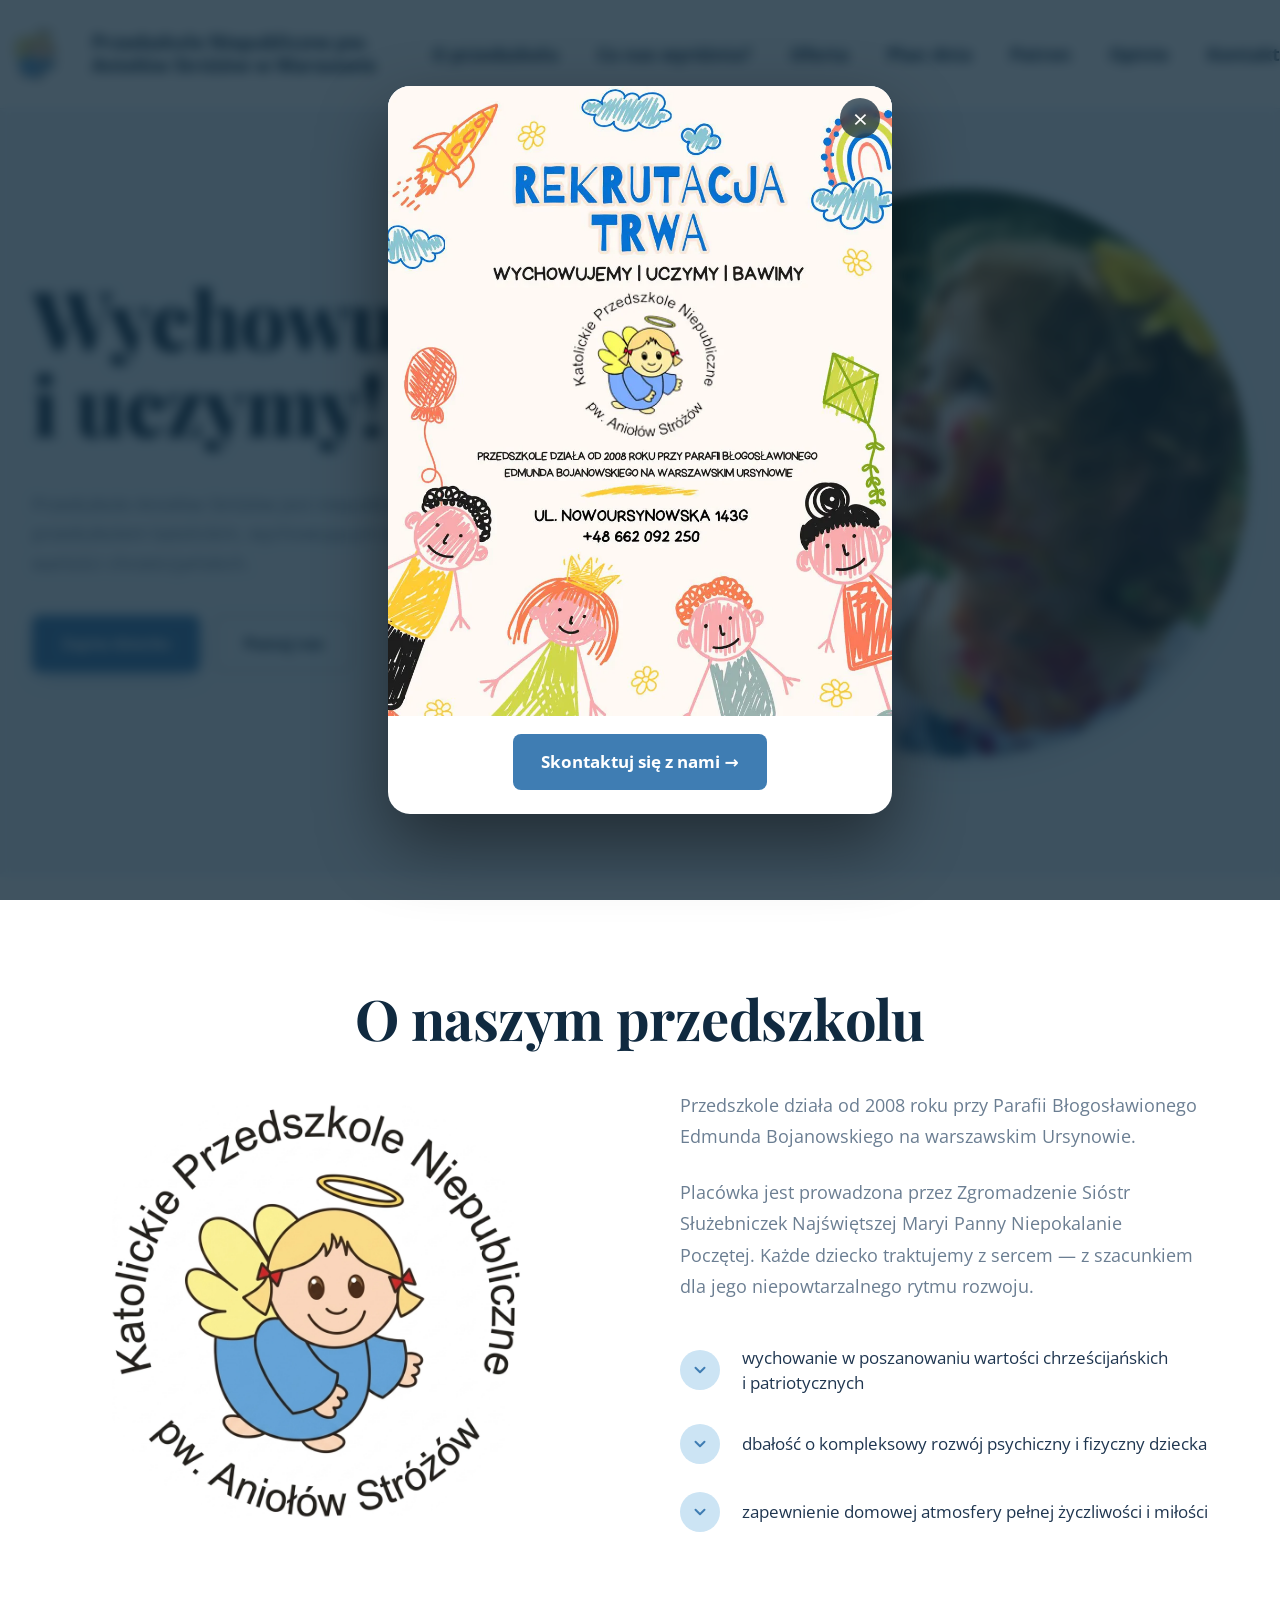
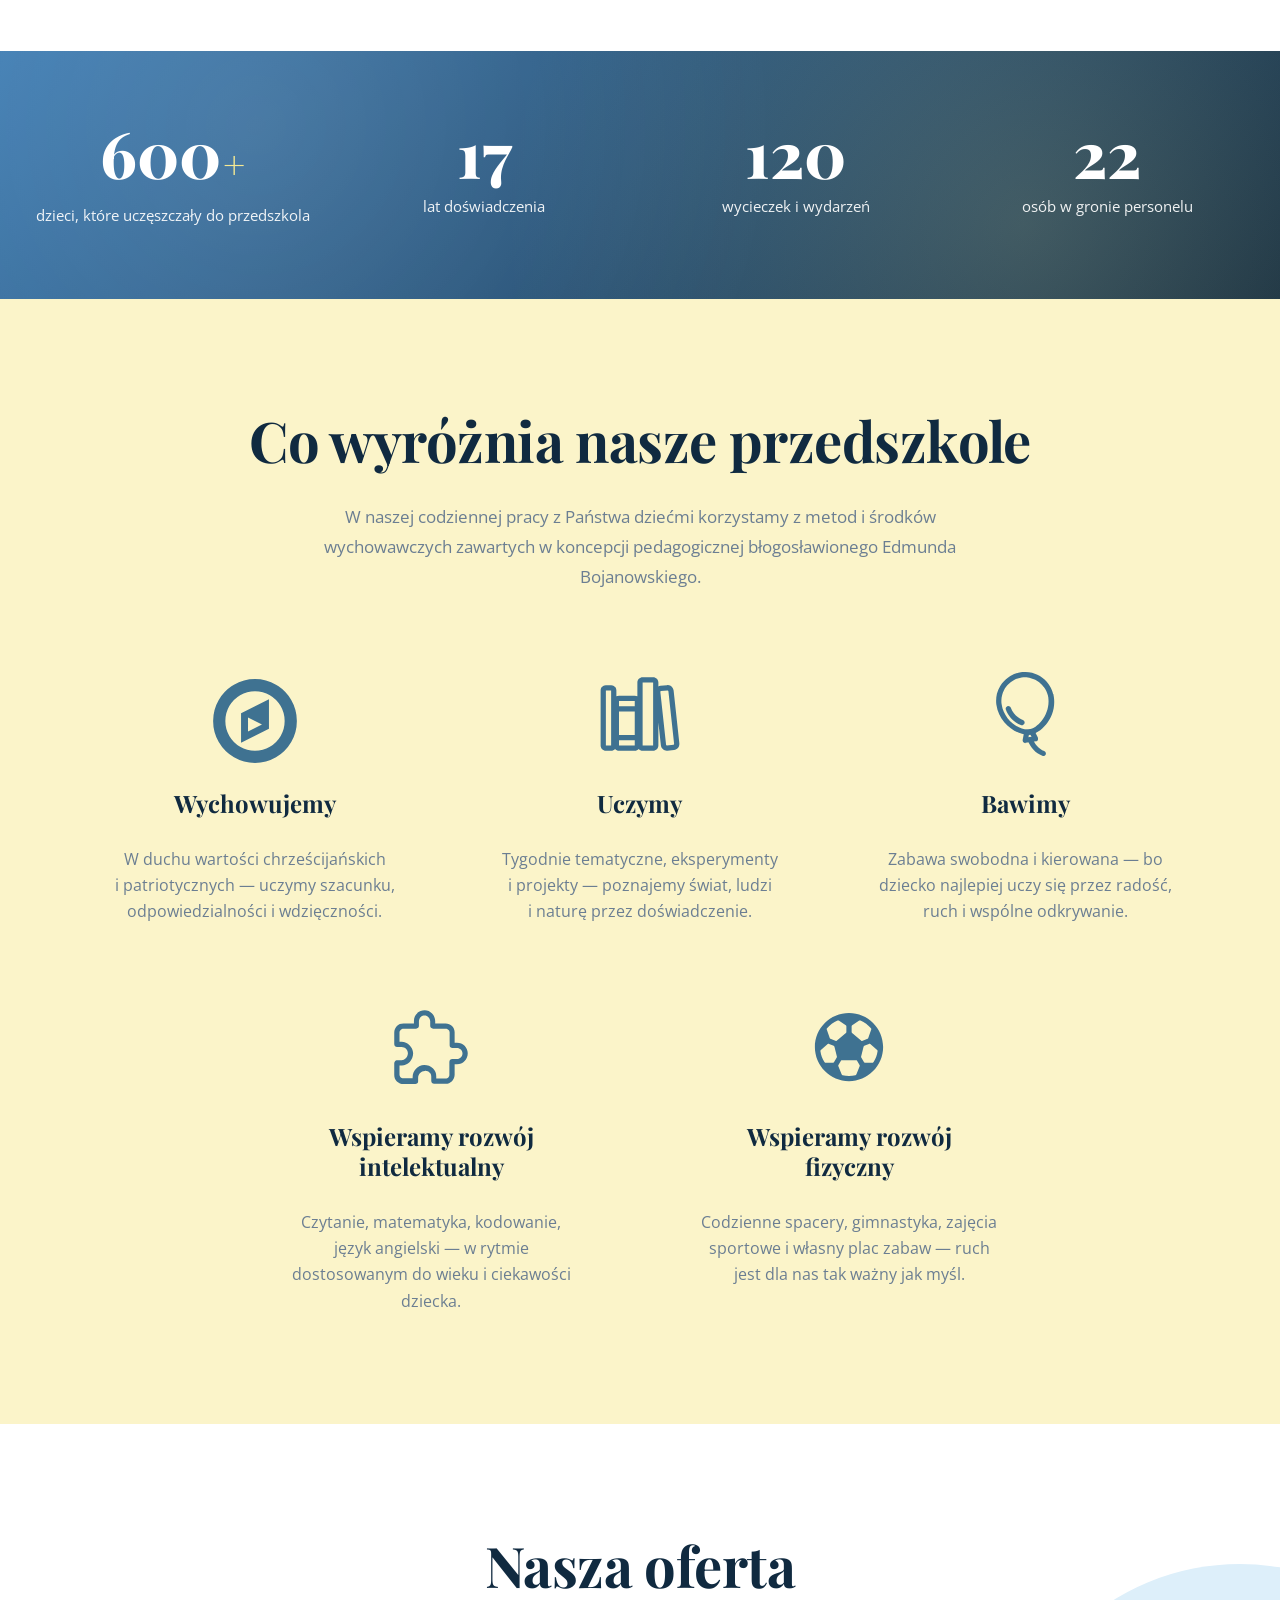
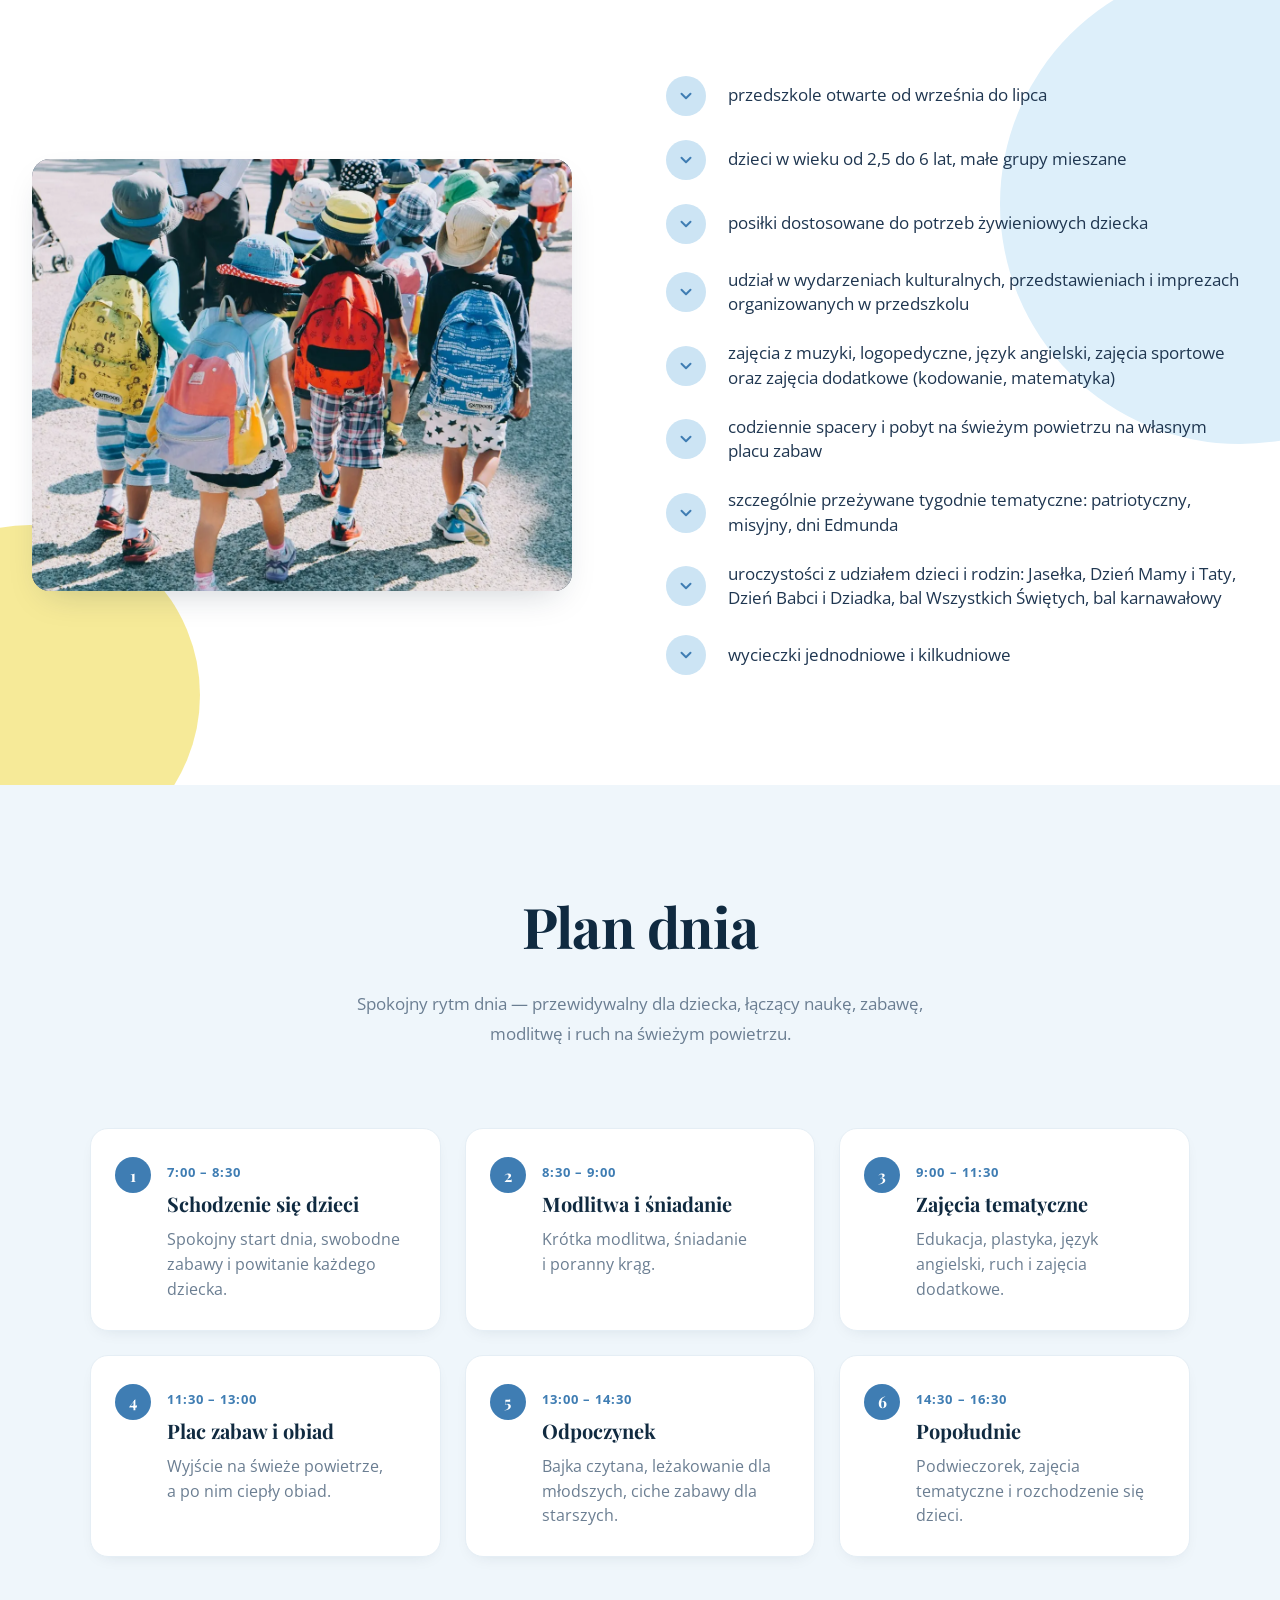
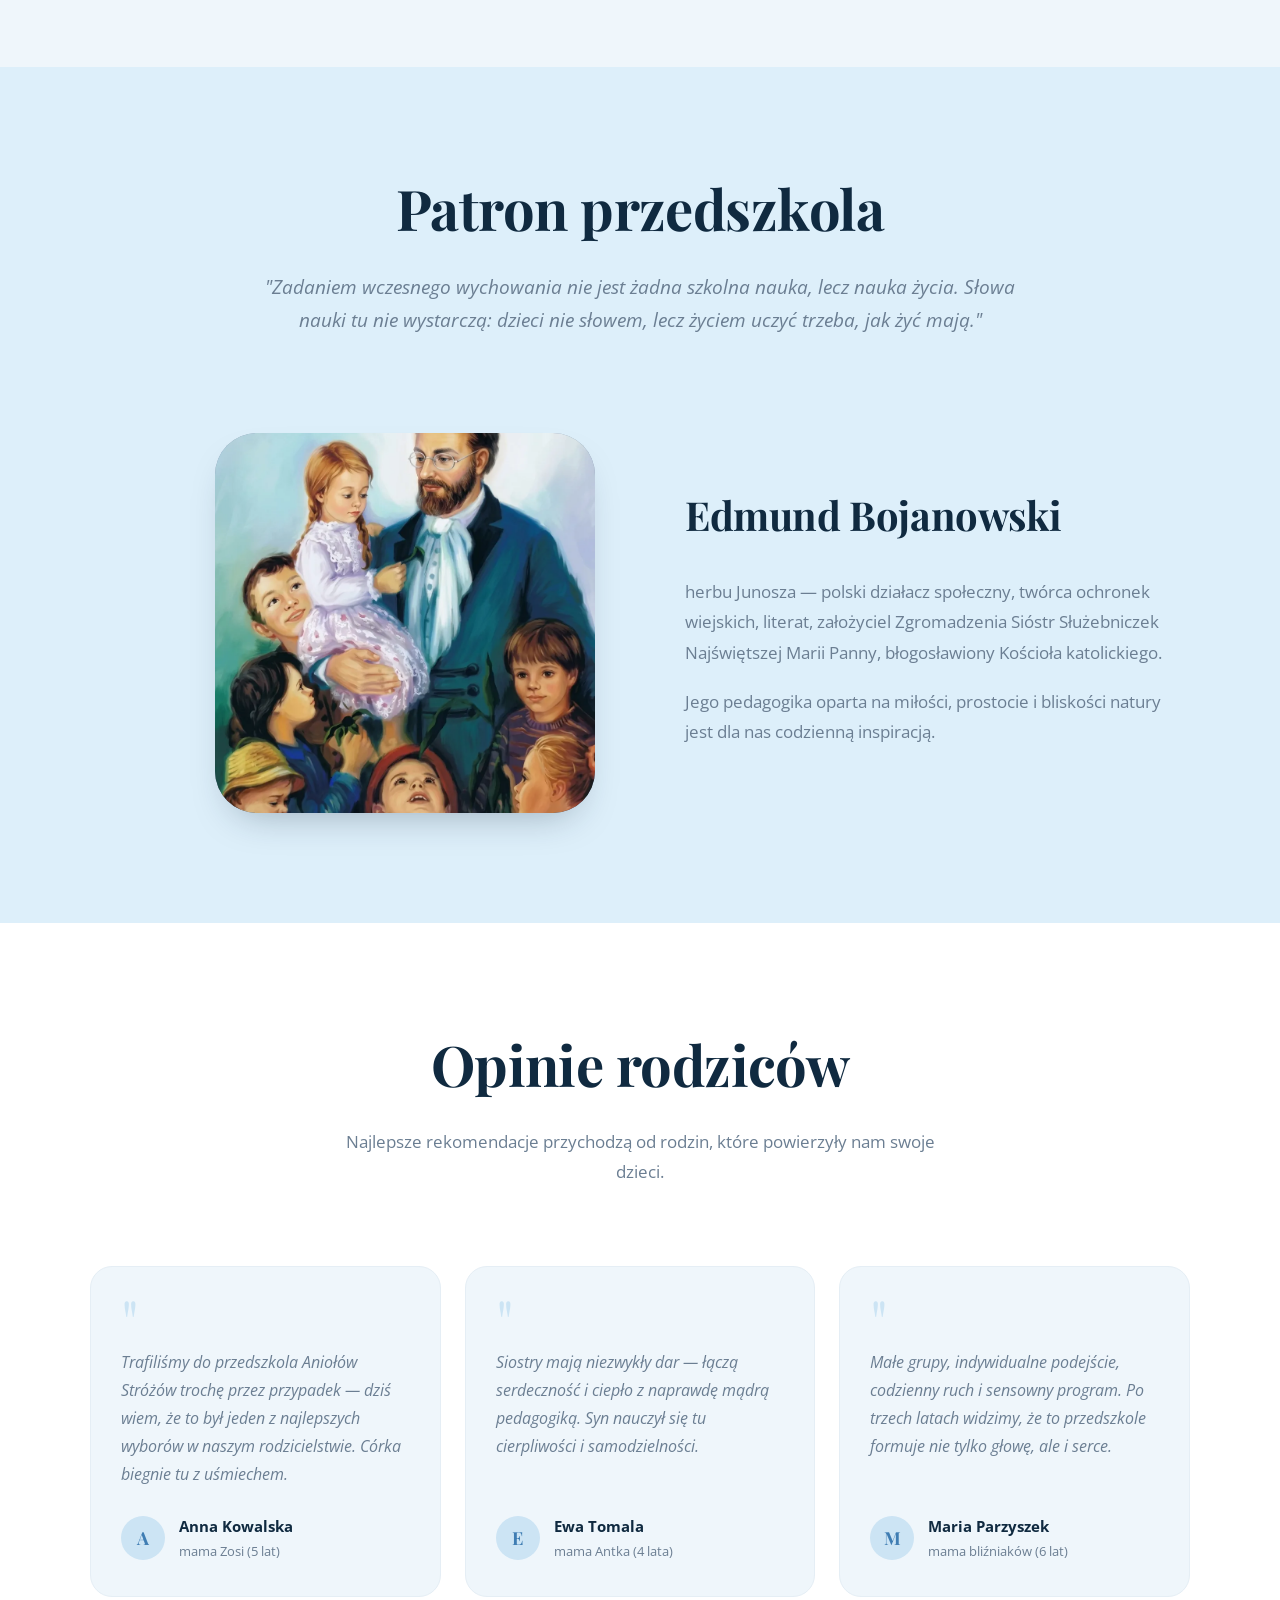
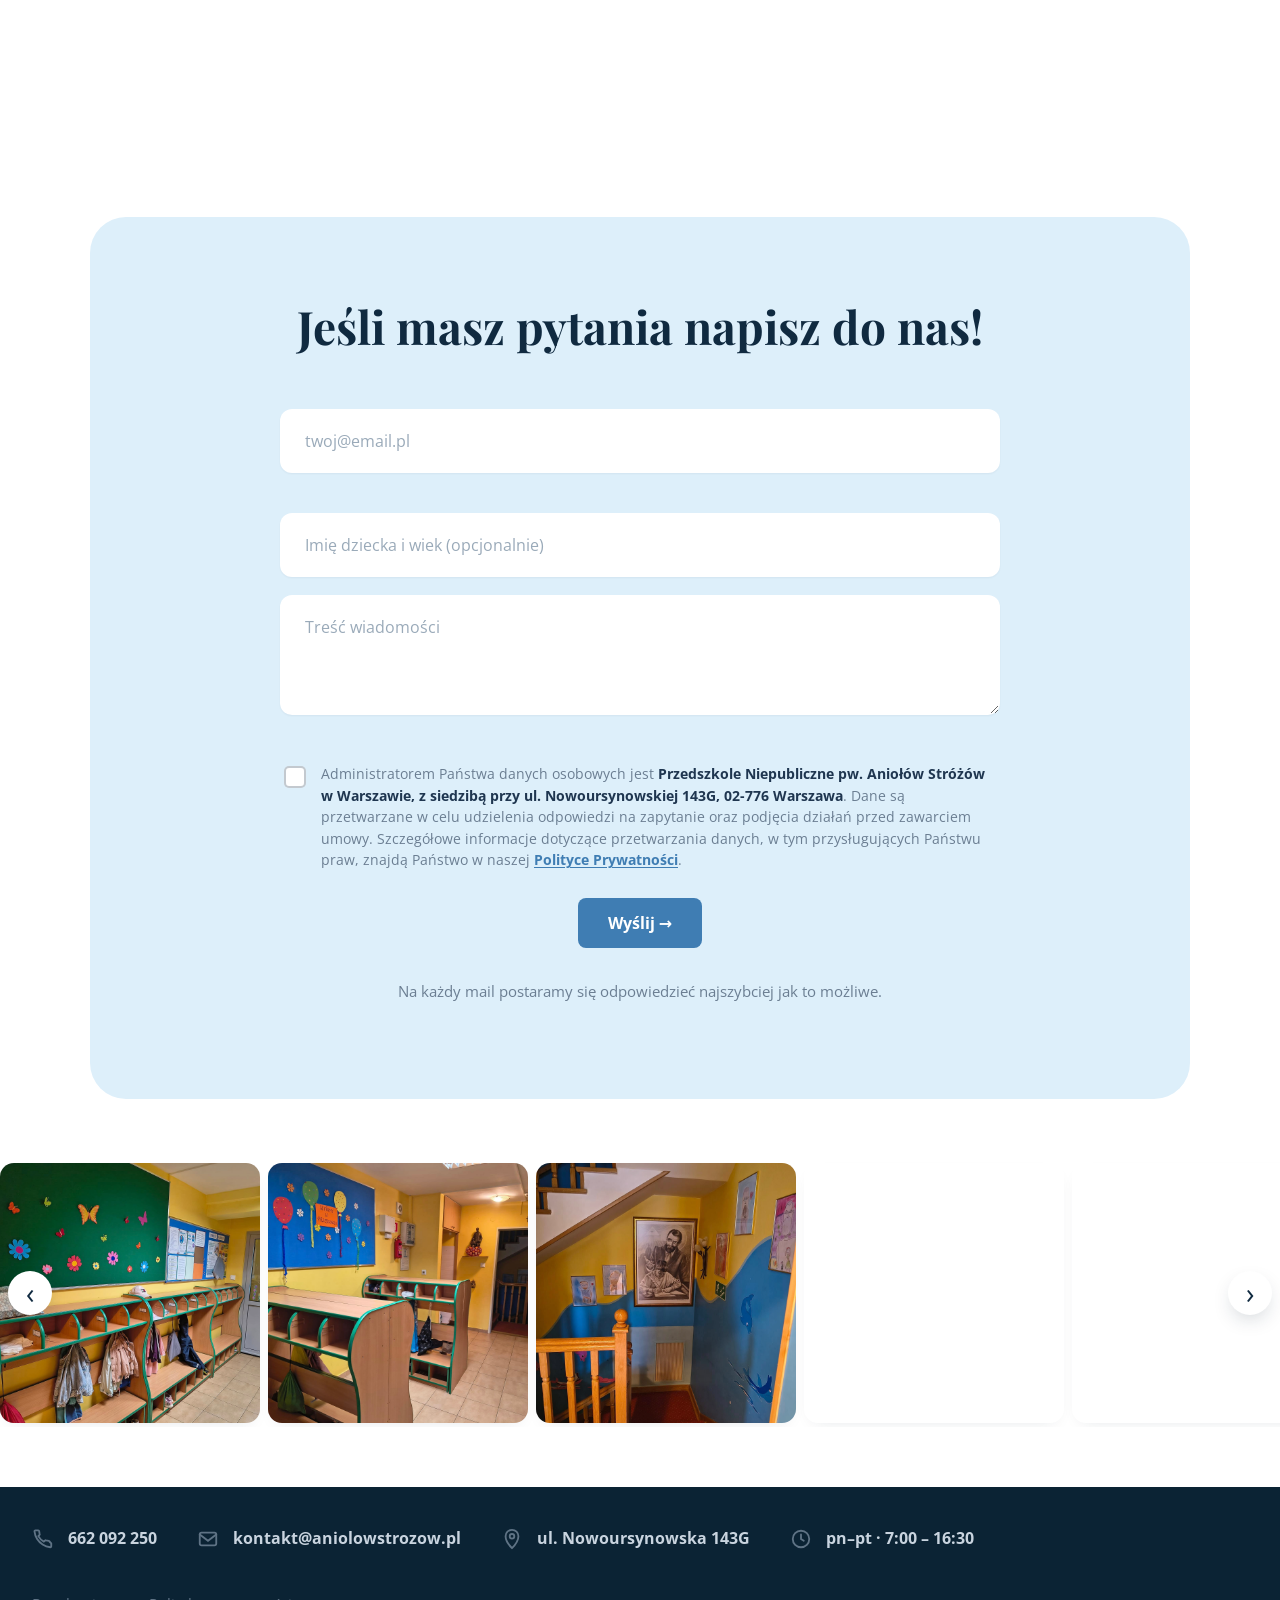
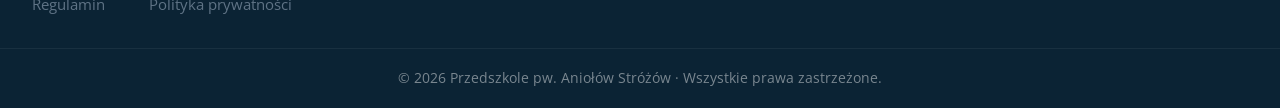
==== commit 0be5de76: "Update image URL in index.html" ====
--- a/index.html
+++ b/index.html
@@ -107,7 +107,7 @@
       "@type": "ImageObject",
       "url": "https://aniolowstrozow.pl/img/logo-text.webp"
     },
-    "image": "https://aniolowstrozow.pl/img/dziewczynka.webp",
+    "image": "https://aniolowstrozow.pl/img/12.jpg",
     "telephone": "+48662092250",
     "email": "kontakt@aniolowstrozow.pl",
     "address": {
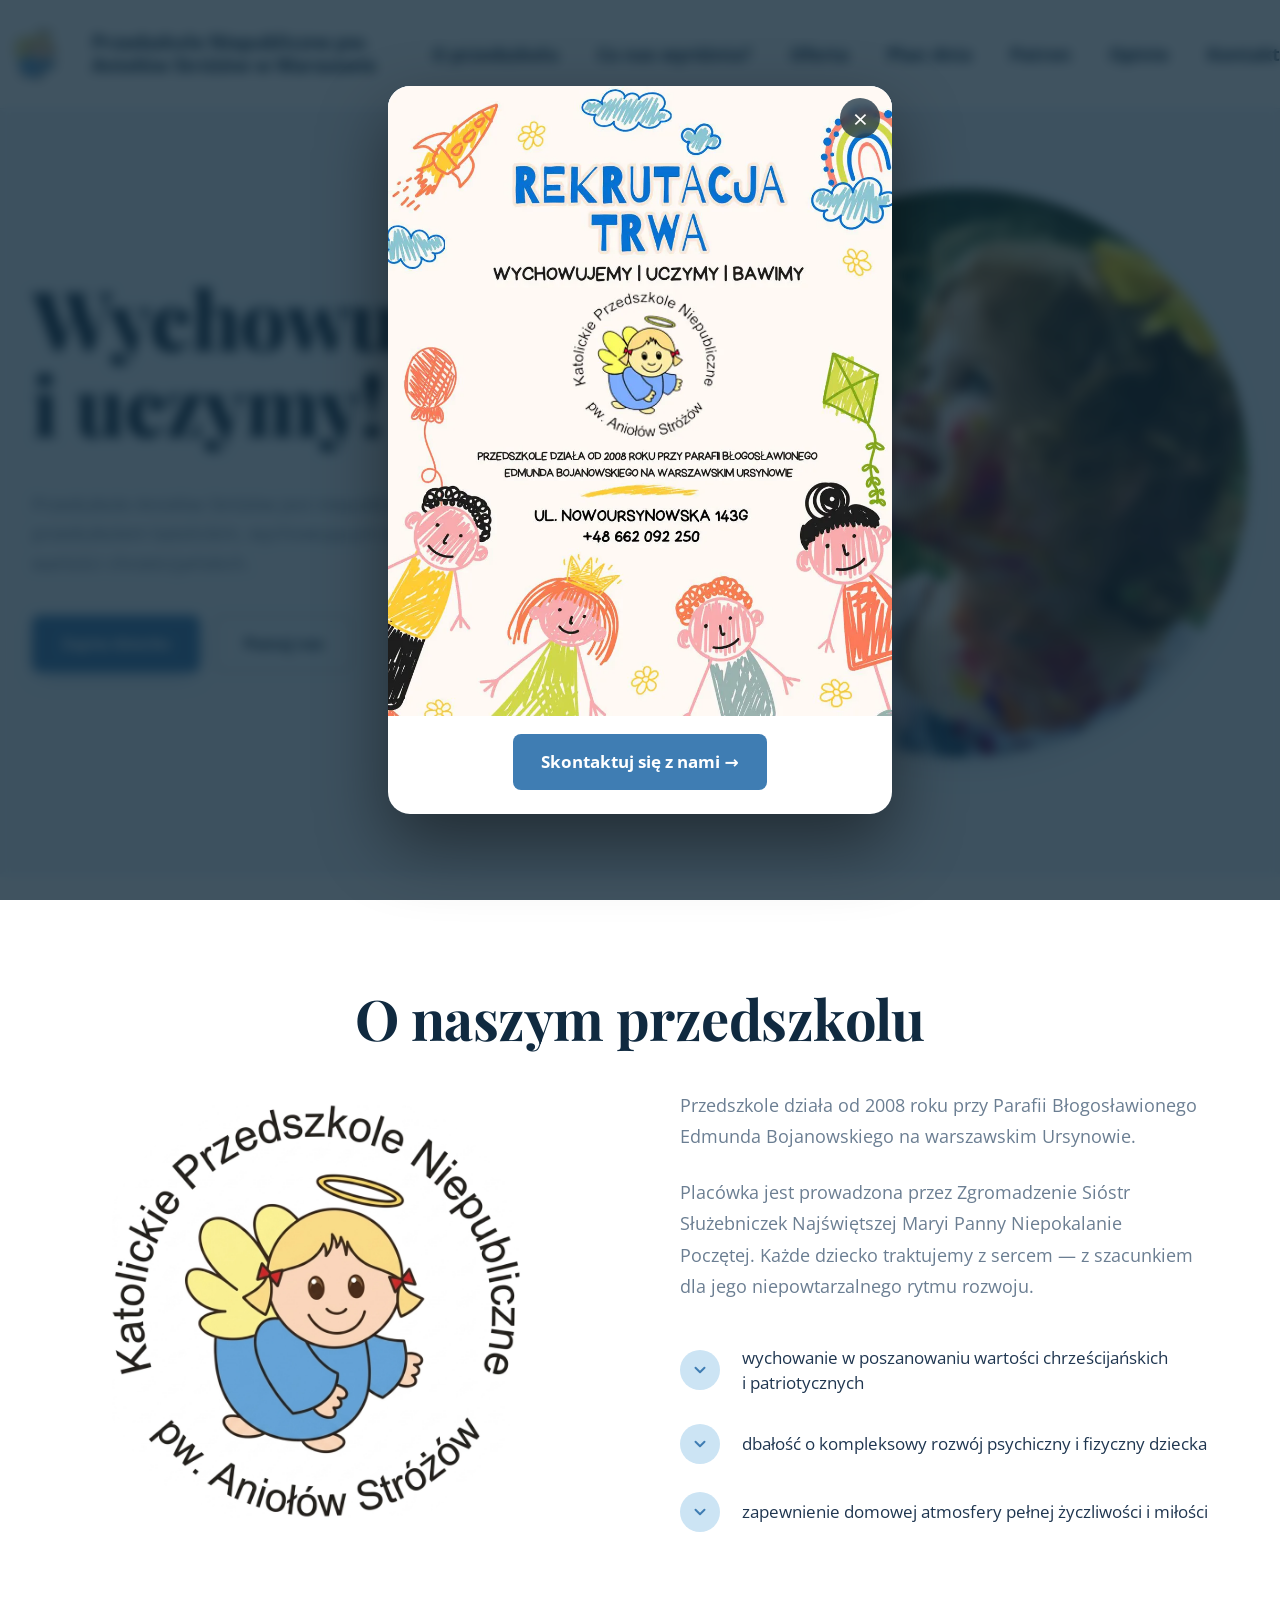
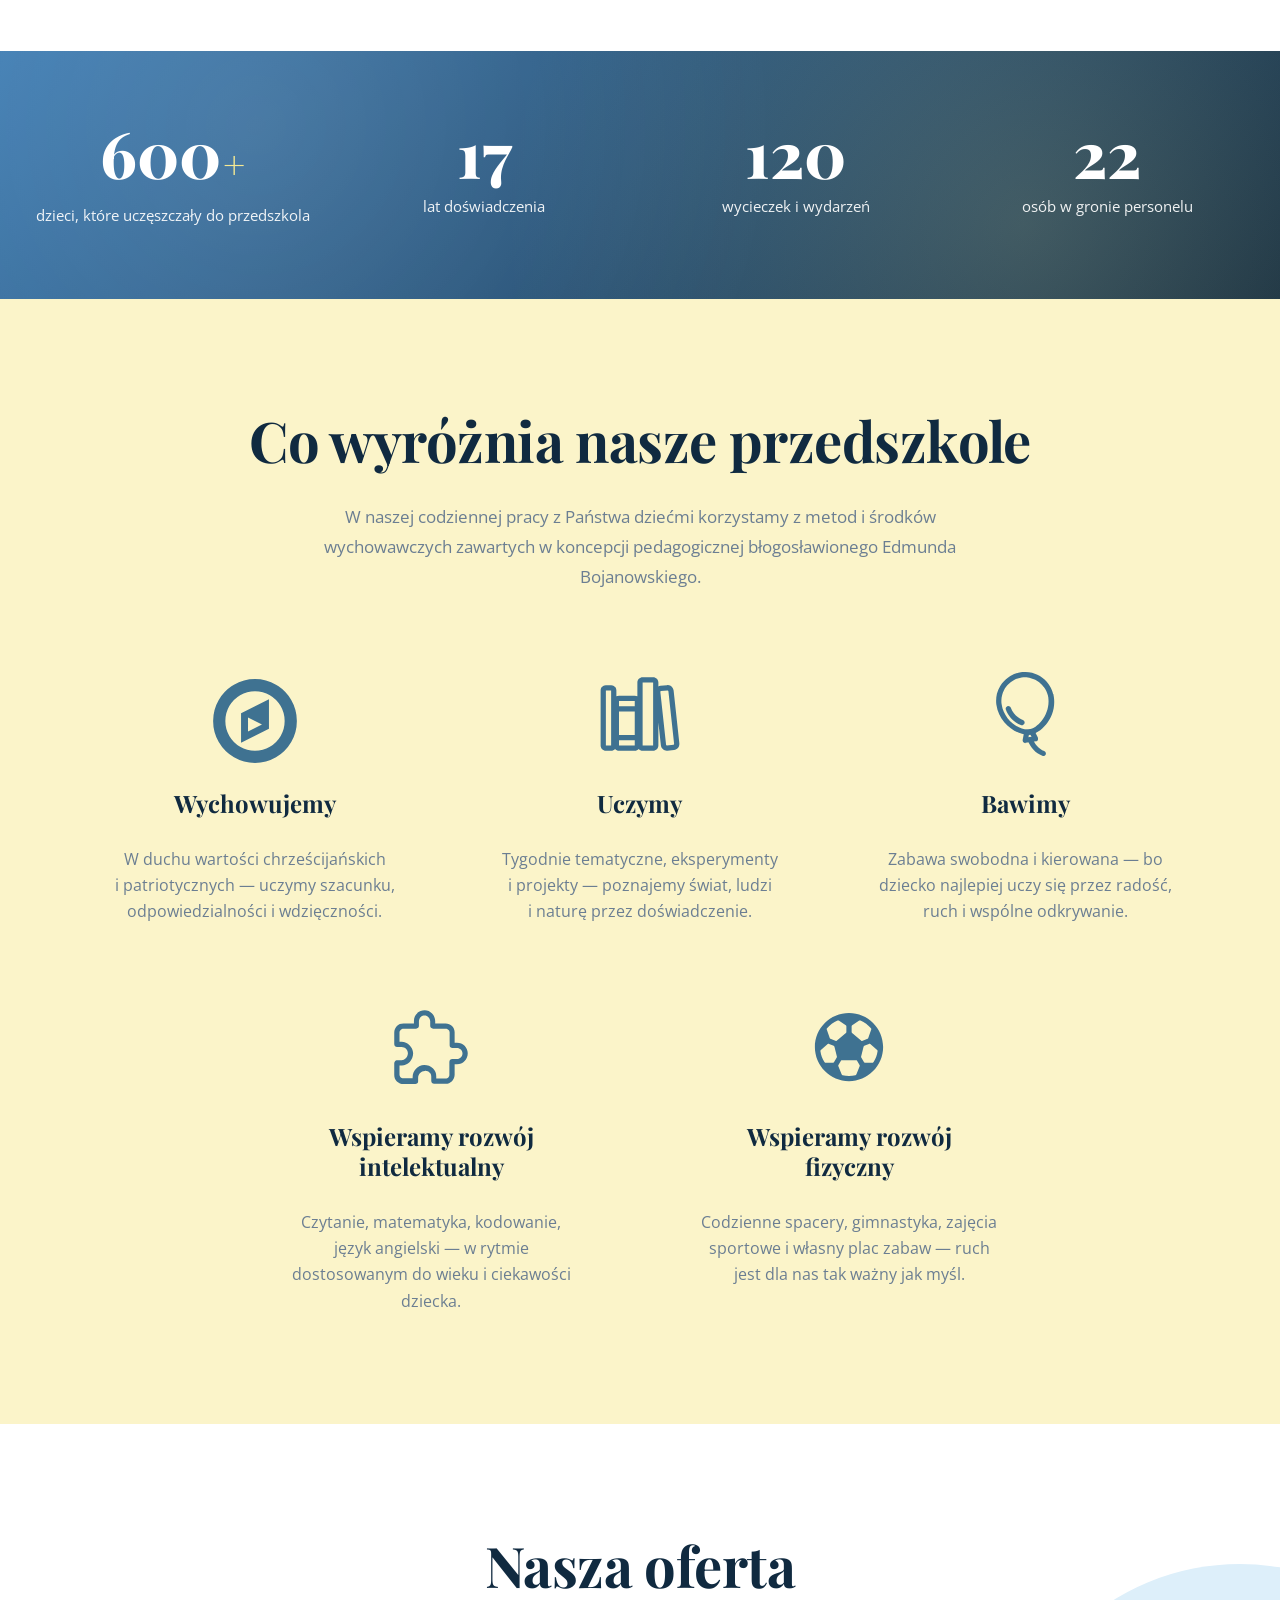
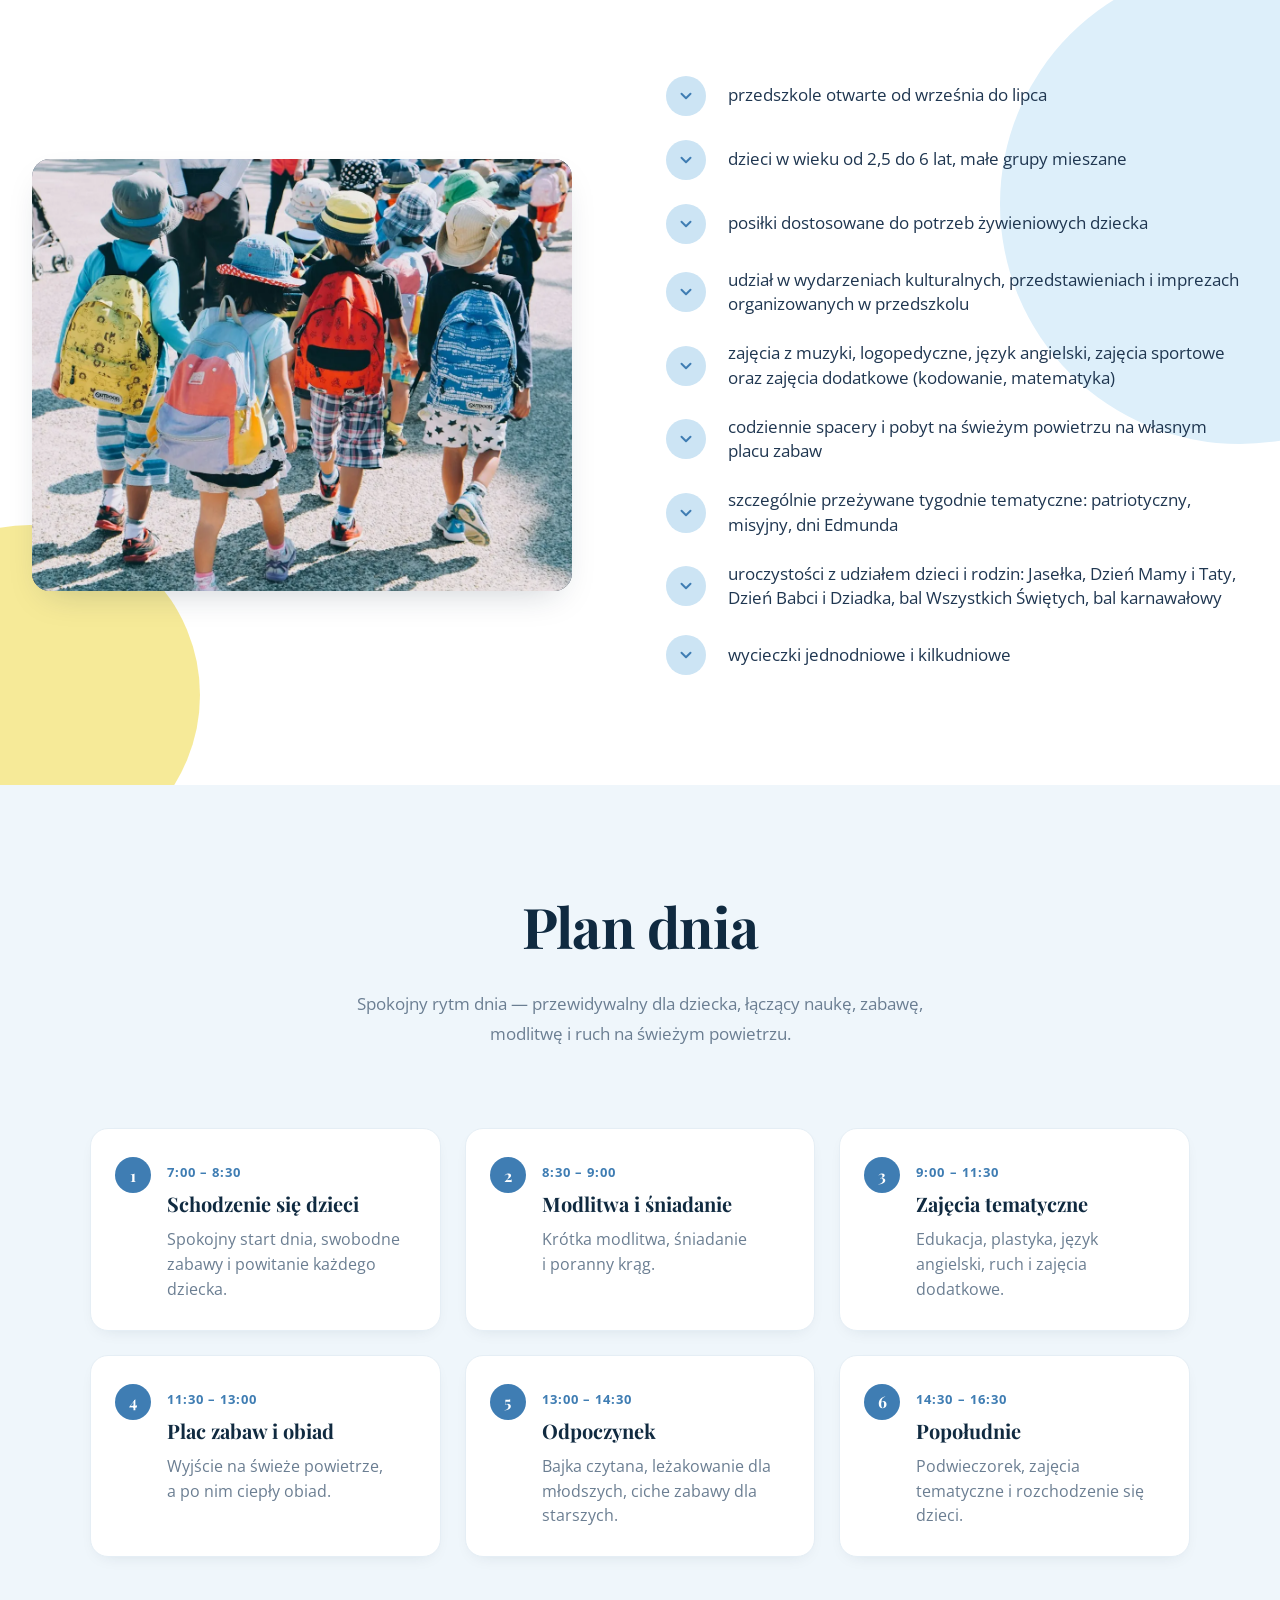
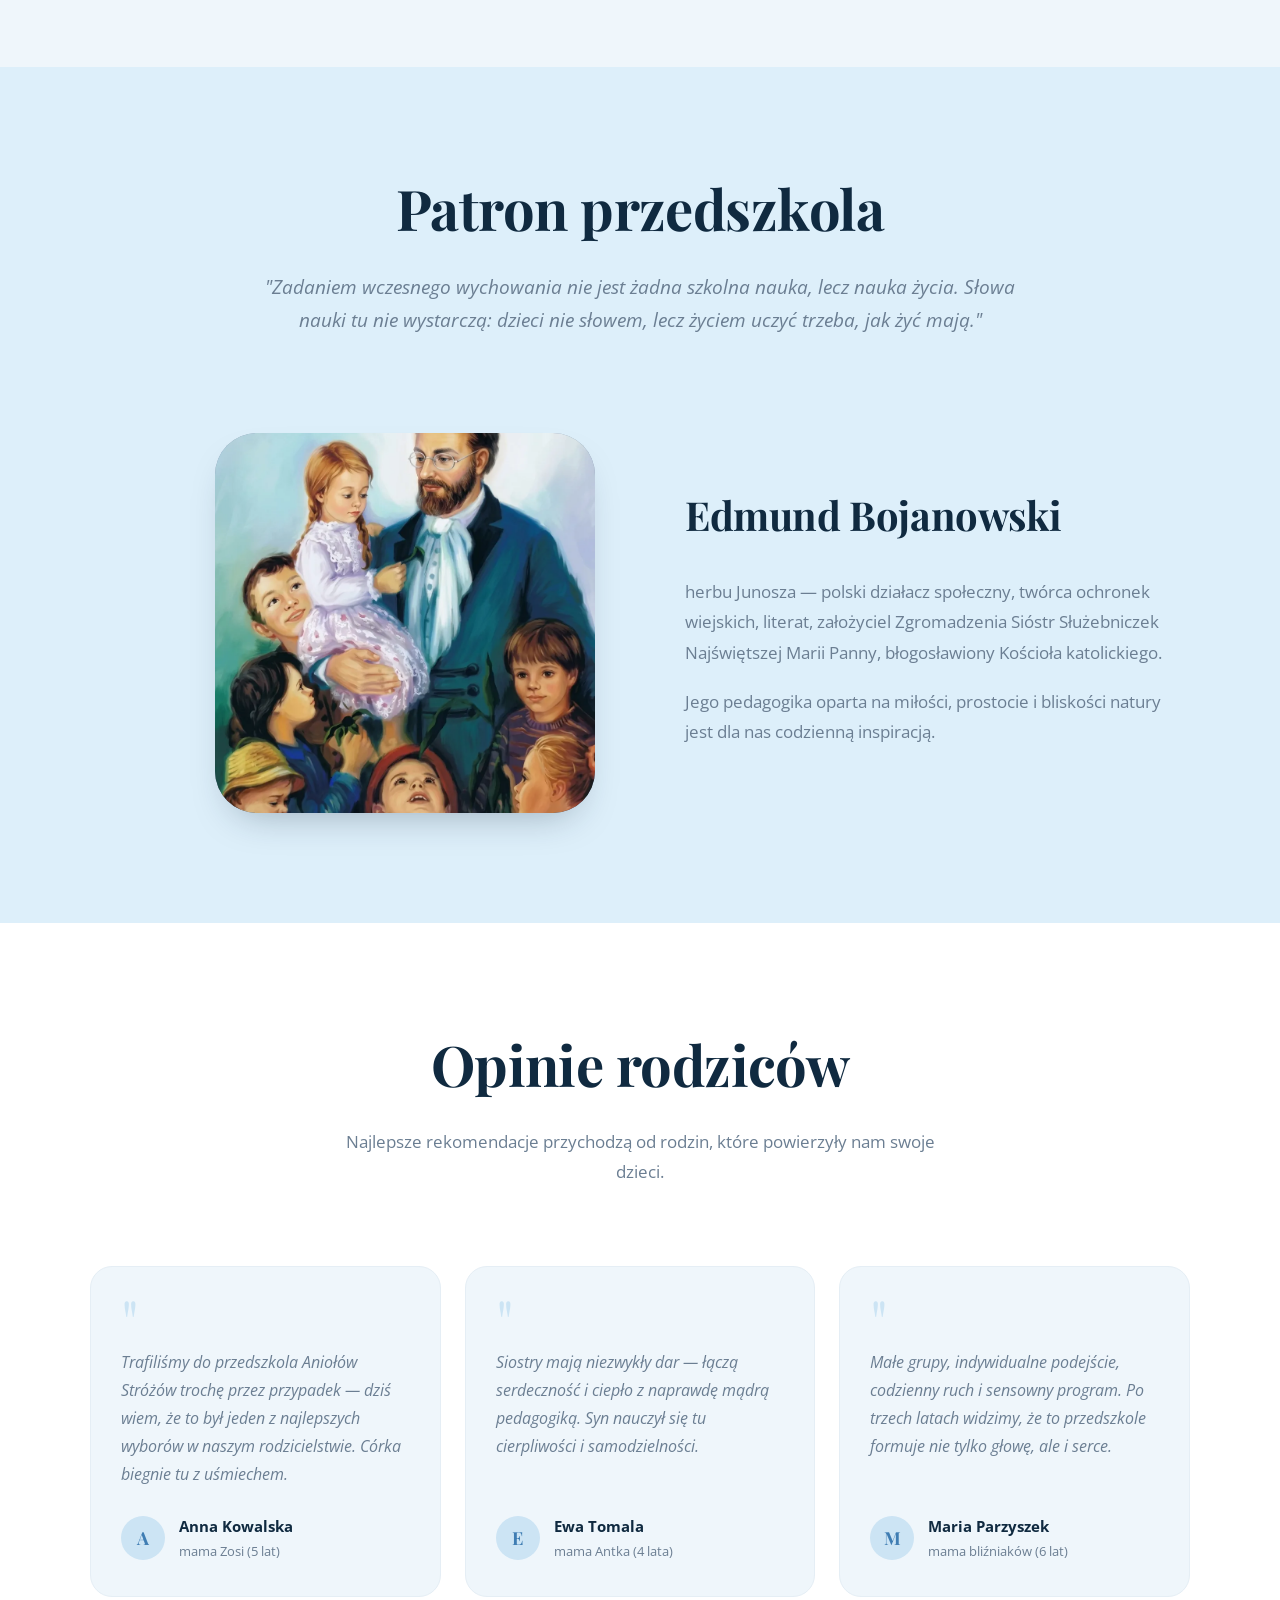
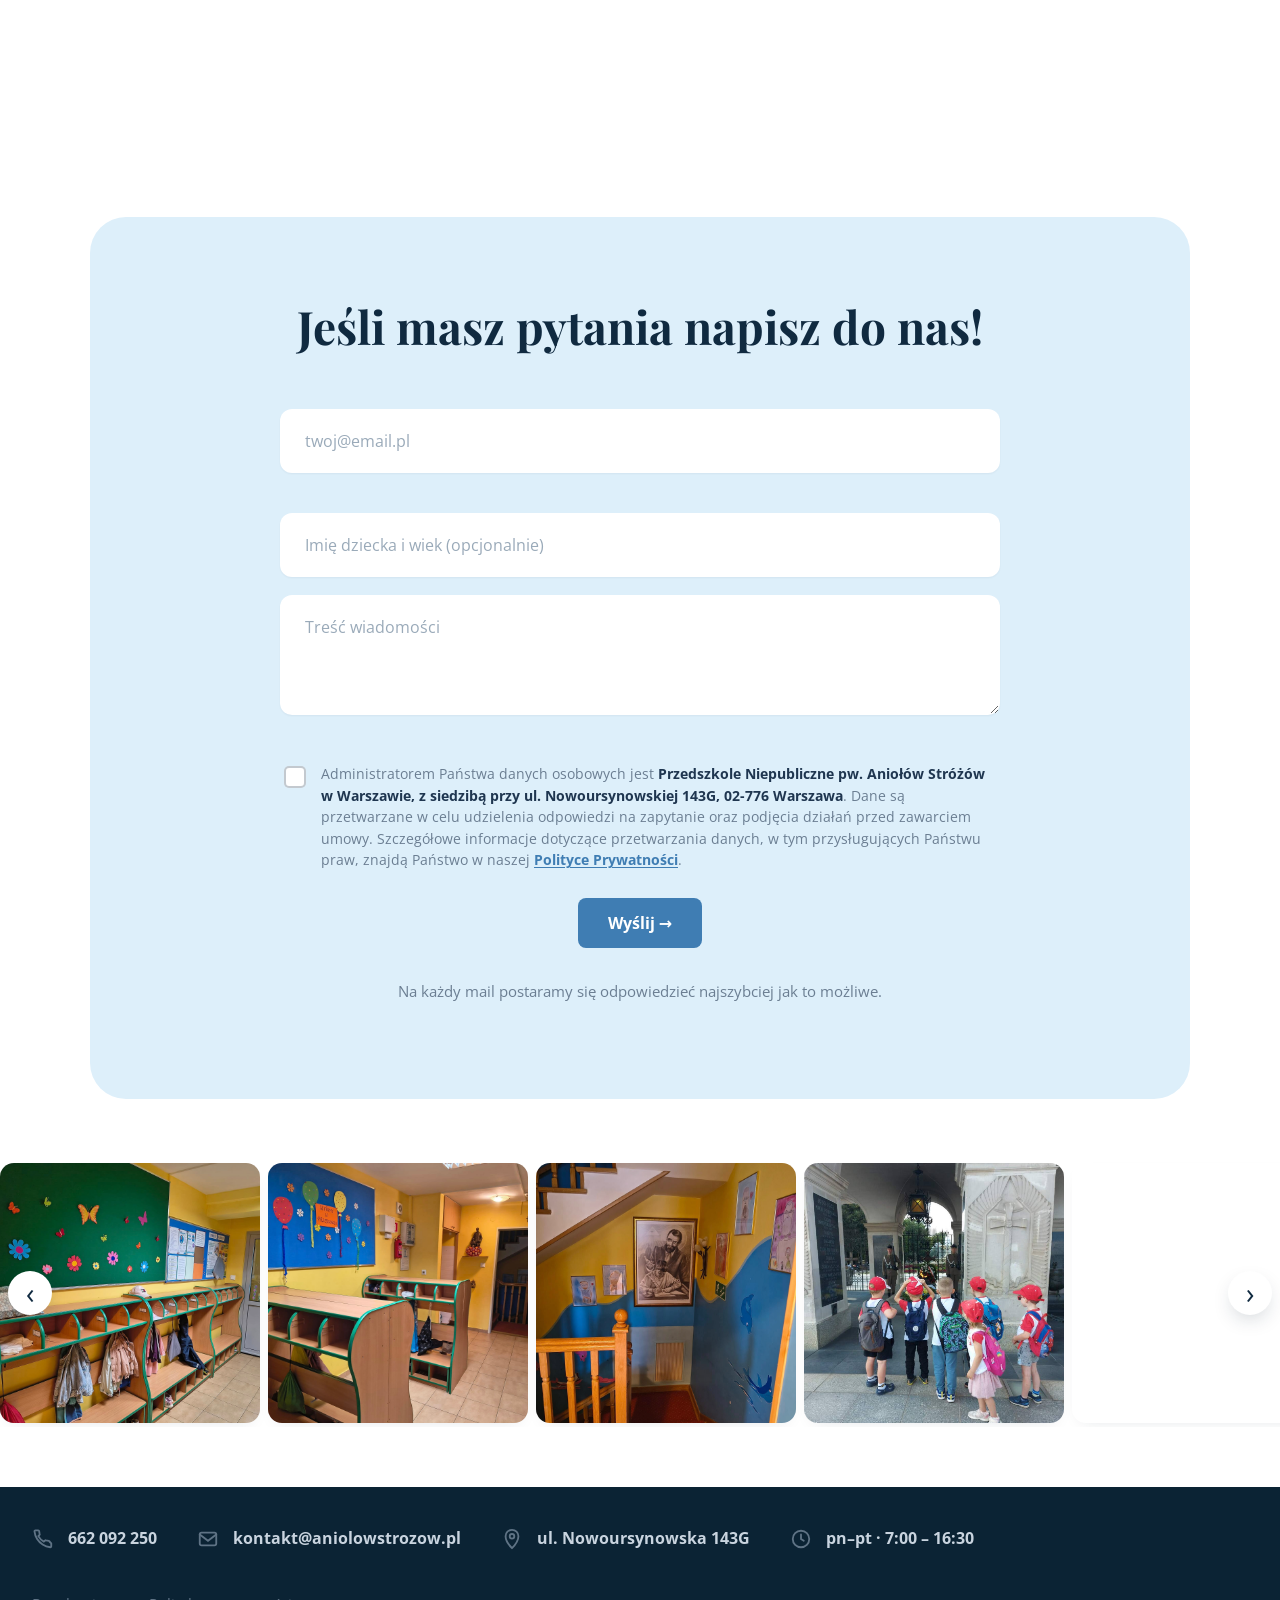
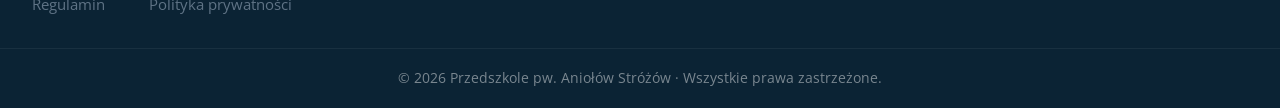
==== commit 2b964bd0: "Change favicon links to new image file Updated favicon links to use a new image file." ====
--- a/index.html
+++ b/index.html
@@ -7,9 +7,9 @@
 <title>Przedszkole pw. Aniołów Stróżów — Warszawa-Ursynów</title>
 
 <!-- Favicon: użyte logo przedszkola; jeśli wygenerujesz .ico / .png, podmień ścieżki niżej -->
-<link rel="icon" type="image/webp" href="img/logo.webp">
-<link rel="shortcut icon" href="img/logo.webp">
-<link rel="apple-touch-icon" href="img/logo.webp">
+<link rel="icon" type="image/webp" href="img/favicon-96x96.png">
+<link rel="shortcut icon" href="img/favicon-96x96.png">
+<link rel="apple-touch-icon" href="img/favicon-96x96.png">
 <meta name="theme-color" content="#3F7DB3">
 
 <link rel="preconnect" href="https://fonts.googleapis.com">
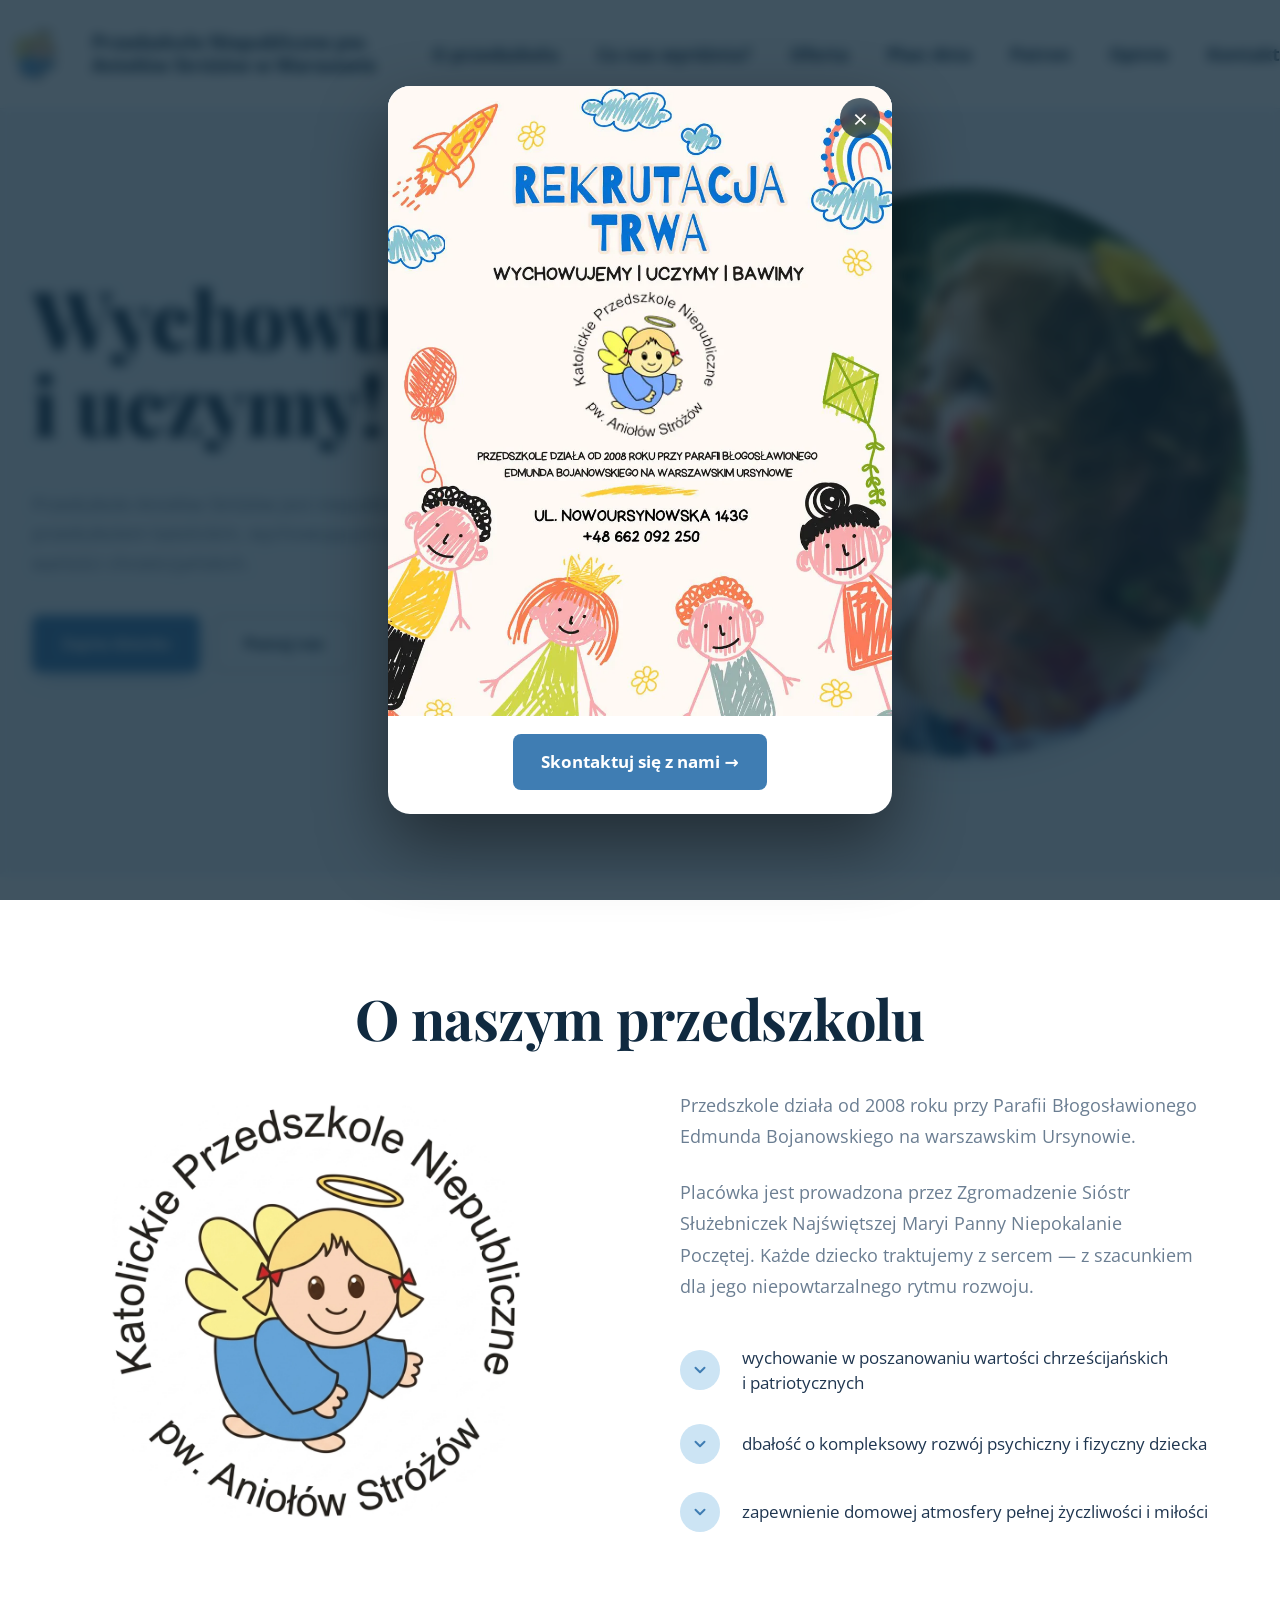
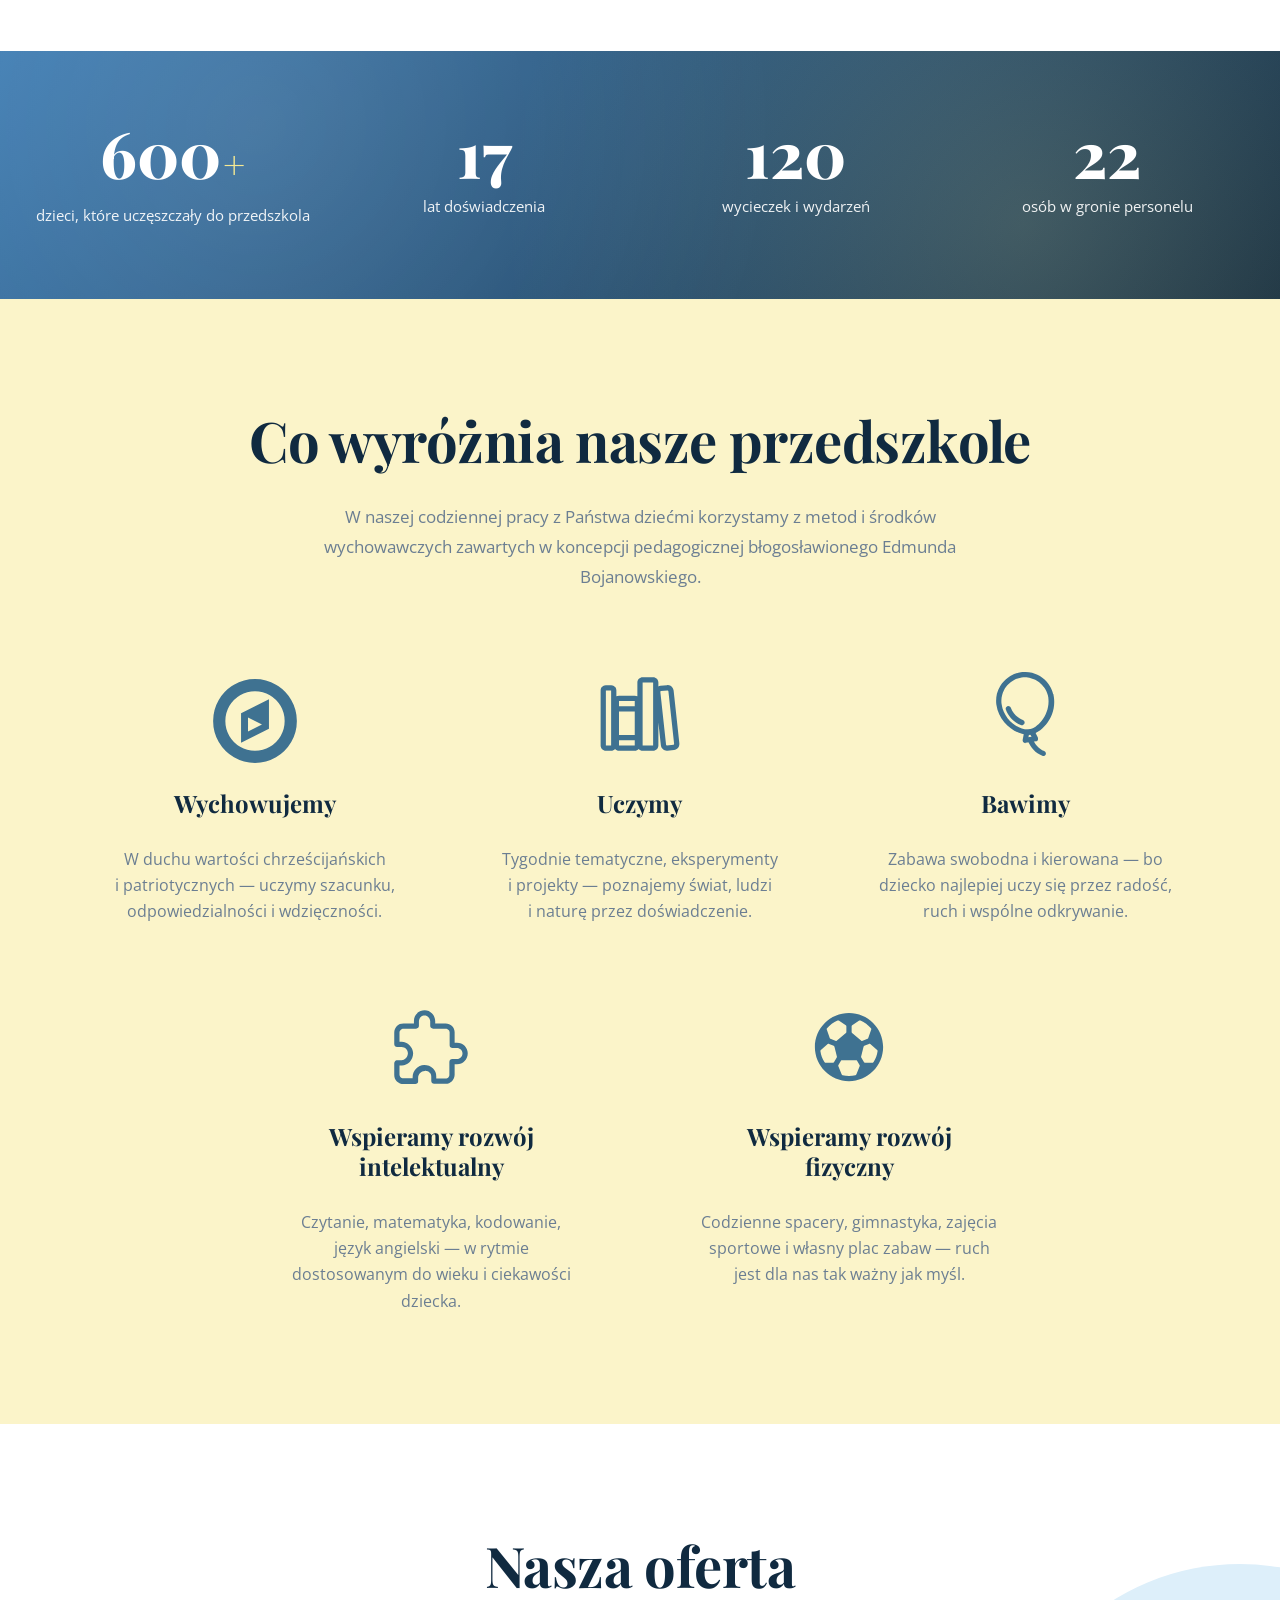
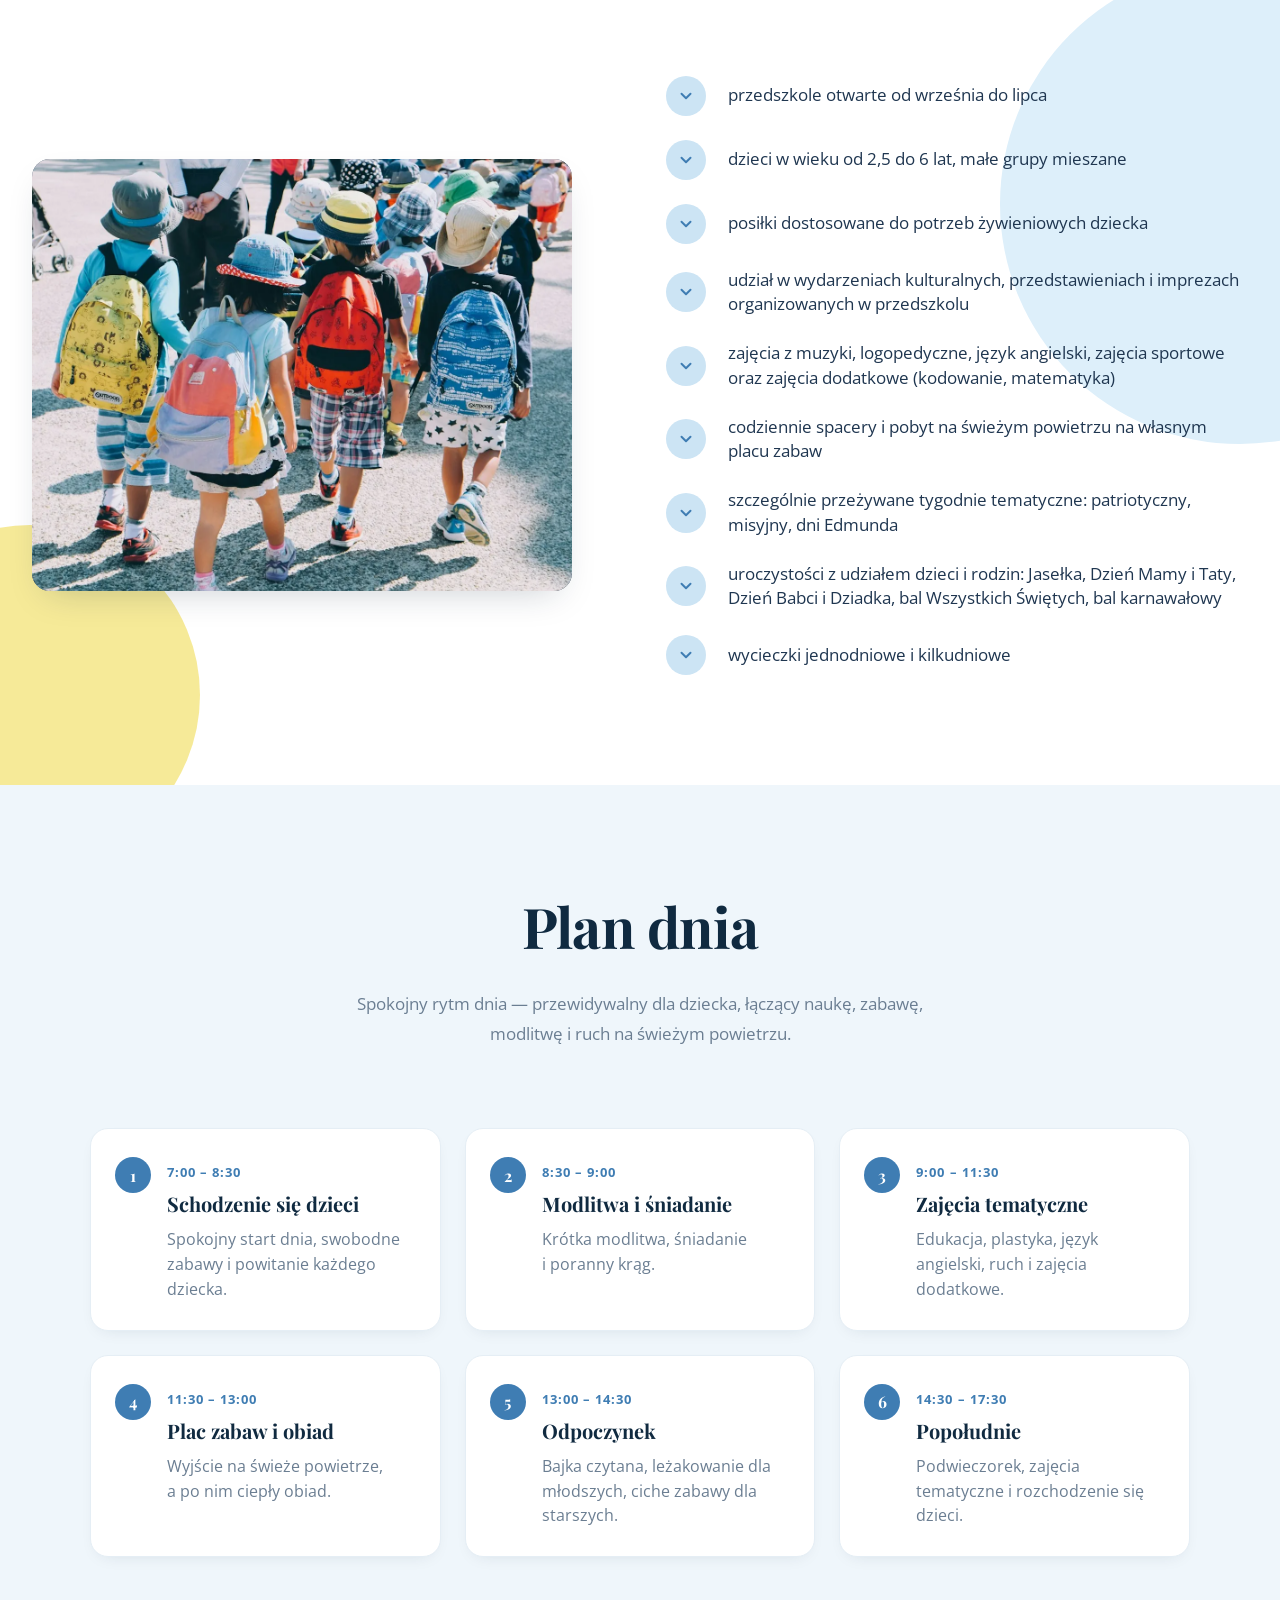
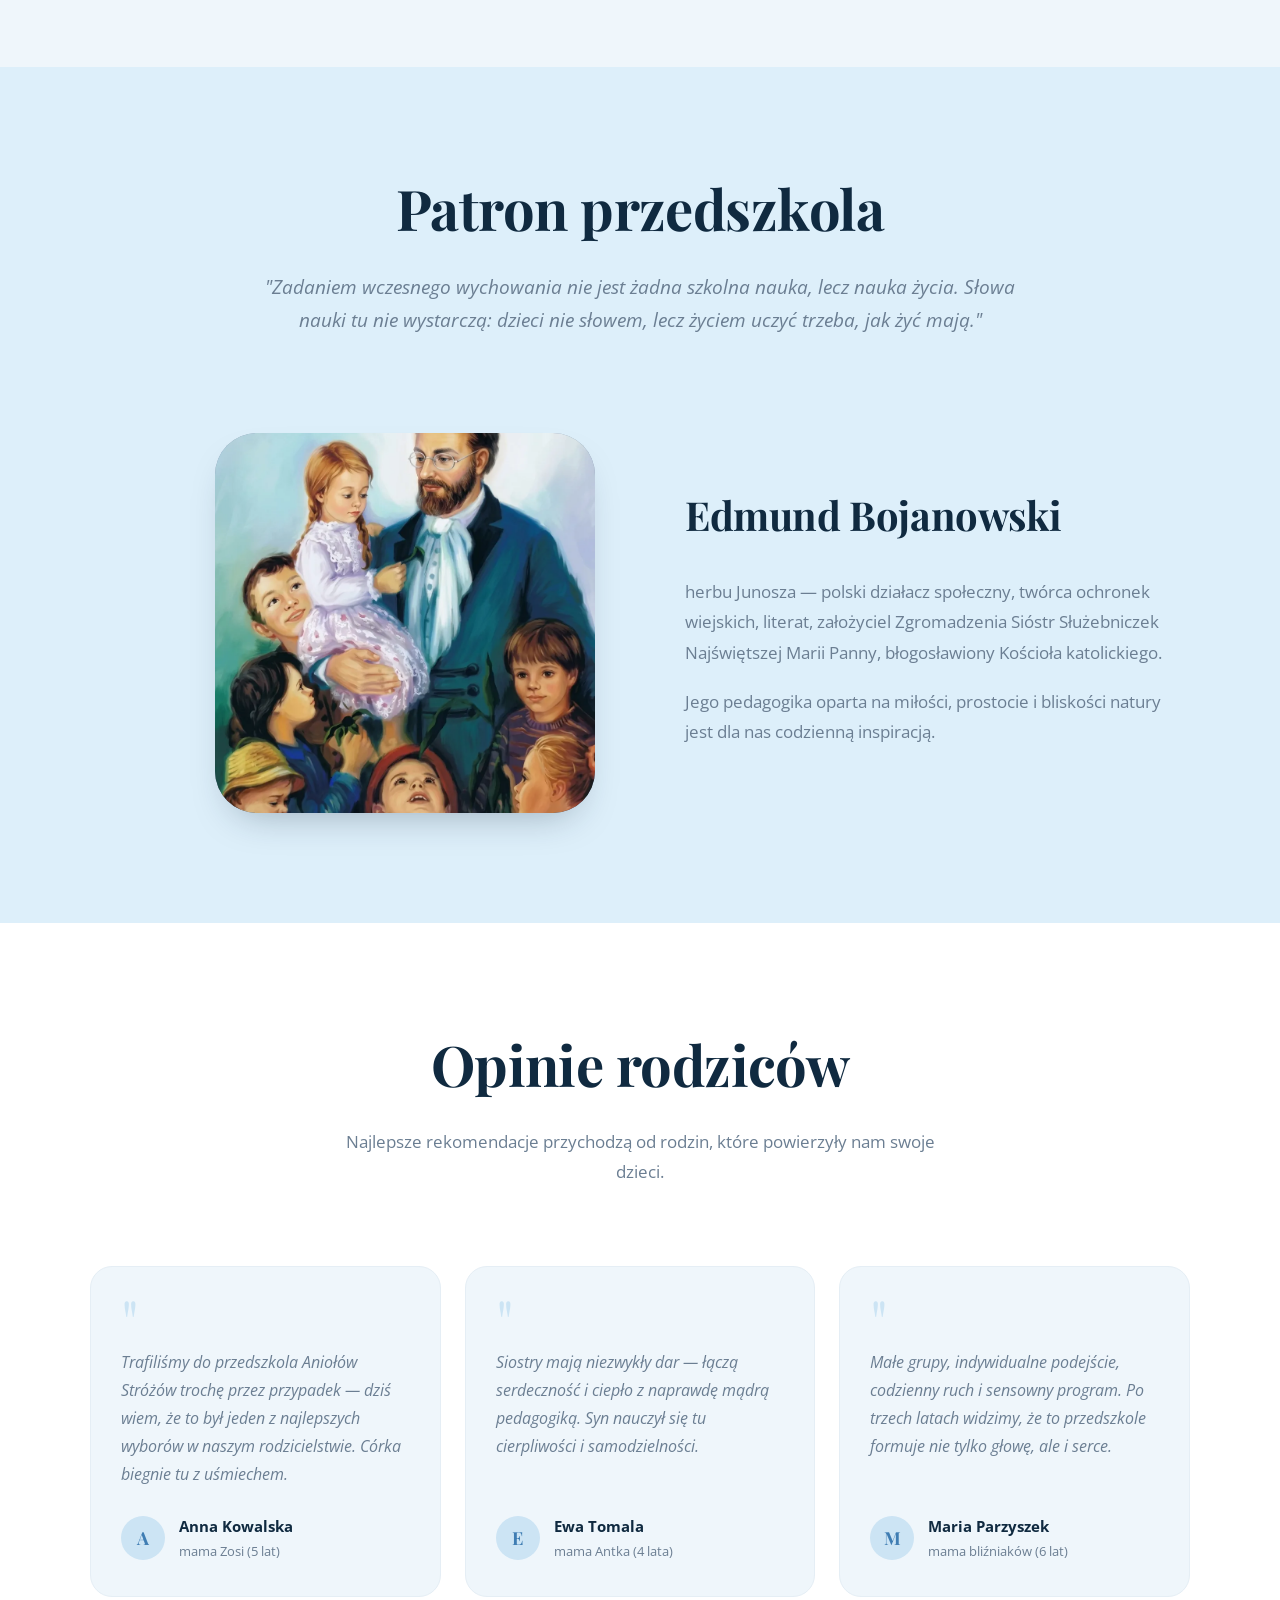
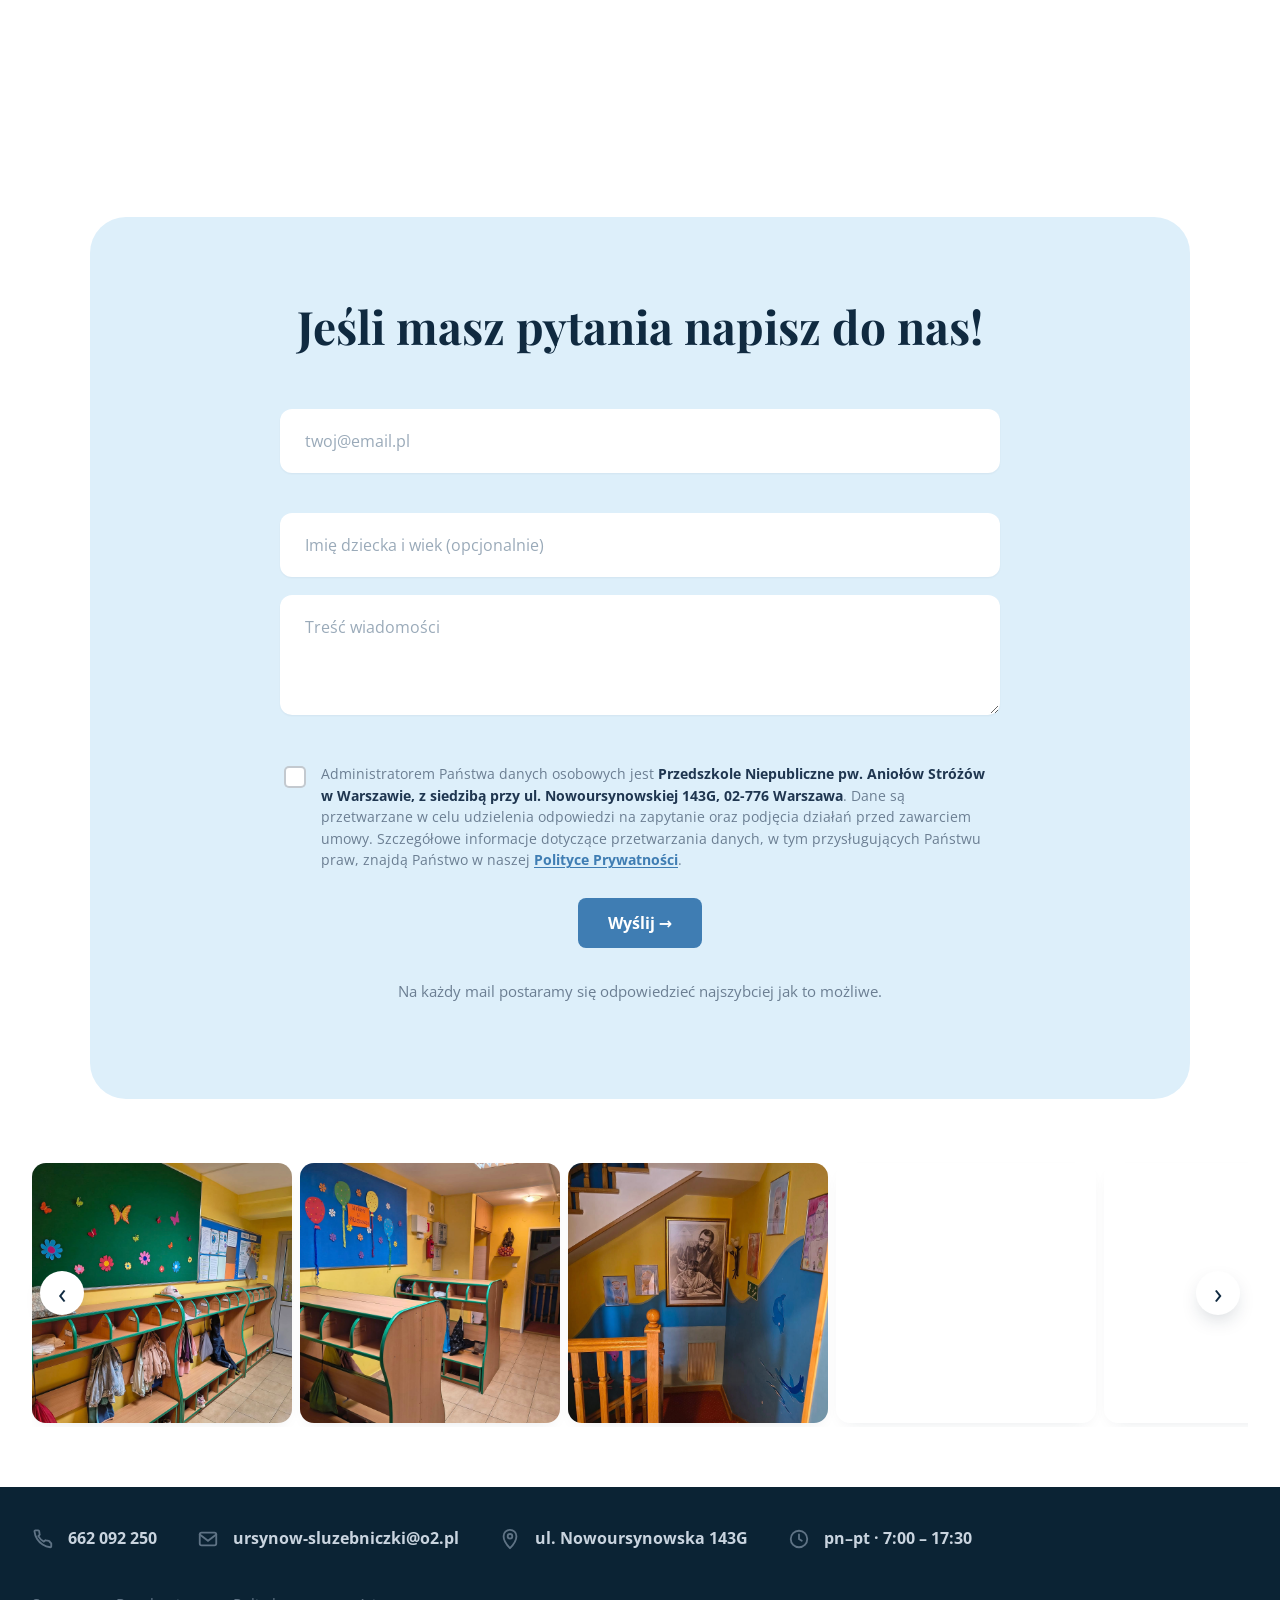
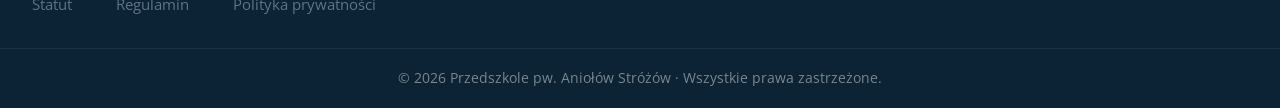
==== commit 83993350: "Add files via upload" ====
--- a/index.html
+++ b/index.html
@@ -7,15 +7,16 @@
 <title>Przedszkole pw. Aniołów Stróżów — Warszawa-Ursynów</title>
 
 <!-- Favicon: użyte logo przedszkola; jeśli wygenerujesz .ico / .png, podmień ścieżki niżej -->
-<link rel="icon" type="image/webp" href="img/favicon-96x96.png">
-<link rel="shortcut icon" href="img/favicon-96x96.png">
-<link rel="apple-touch-icon" href="img/favicon-96x96.png">
+<link rel="icon" type="image/webp" href="img/logo.webp">
+<link rel="shortcut icon" href="img/logo.webp">
+<link rel="apple-touch-icon" href="img/logo.webp">
 <meta name="theme-color" content="#3F7DB3">
 
 <link rel="preconnect" href="https://fonts.googleapis.com">
 <link rel="preconnect" href="https://fonts.gstatic.com" crossorigin>
 <link href="https://fonts.googleapis.com/css2?family=Playfair+Display:wght@700;800&family=Open+Sans:wght@400;600;700&display=swap" rel="stylesheet">
 <link rel="stylesheet" href="styles.css">
+
 
 
 <!-- ============= CONSENT MANAGER ============= -->
@@ -222,6 +223,8 @@
 ]
 </script>
     
+
+
 </head>
 <body>
 
@@ -455,7 +458,7 @@
             <li><span class="t-time">9:00 – 11:30</span><h4>Zajęcia tematyczne</h4><p>Edukacja, plastyka, język angielski, ruch i&nbsp;zajęcia dodatkowe.</p></li>
             <li><span class="t-time">11:30 – 13:00</span><h4>Plac zabaw i&nbsp;obiad</h4><p>Wyjście na świeże powietrze, a&nbsp;po nim ciepły obiad.</p></li>
             <li><span class="t-time">13:00 – 14:30</span><h4>Odpoczynek</h4><p>Bajka czytana, leżakowanie dla młodszych, ciche zabawy dla starszych.</p></li>
-            <li><span class="t-time">14:30 – 16:30</span><h4>Popołudnie</h4><p>Podwieczorek, zajęcia tematyczne i&nbsp;rozchodzenie się dzieci.</p></li>
+            <li><span class="t-time">14:30 – 17:30</span><h4>Popołudnie</h4><p>Podwieczorek, zajęcia tematyczne i&nbsp;rozchodzenie się dzieci.</p></li>
         </ol>
     </div>
 </section>
@@ -547,12 +550,12 @@
                         <input type="checkbox" name="rodo" id="f-rodo" required>
                         <span class="consent-text">
                             Administratorem Państwa danych osobowych jest
-                            <strong>Przedszkole Niepubliczne pw. Aniołów Stróżów w Warszawie, z siedzibą przy ul. Nowoursynowskiej 143G, 02-776 Warszawa</strong>.
+                            <strong>Przedszkole Niepubliczne pw.&nbsp;Aniołów Stróżów w&nbsp;Warszawie, z&nbsp;siedzibą przy ul.&nbsp;Nowoursynowskiej 143G, 02-776 Warszawa</strong>.
                             Dane są przetwarzane w&nbsp;celu udzielenia odpowiedzi na zapytanie
                             oraz podjęcia działań przed zawarciem umowy. Szczegółowe informacje
                             dotyczące przetwarzania danych, w&nbsp;tym przysługujących Państwu praw,
                             znajdą Państwo w&nbsp;naszej
-                            <a href="docs/polityka%20prywatnosci.pdf" target="_blank" rel="noopener">Polityce&nbsp;Prywatności</a>.
+                            <a href="#" target="_blank" rel="noopener">Polityce&nbsp;Prywatności</a>.
                         </span>
                     </label>
                     <div class="err" id="err-rodo"></div>
@@ -567,12 +570,14 @@
         </div>
     </div>
 
-    <div class="gallery-wrap">
-        <button class="gallery-nav gallery-nav--prev" type="button" aria-label="Przewiń w lewo">‹</button>
-        <div class="gallery" id="gallery">
-            <!-- Kafelki są generowane przez script.js (29 zdjęć: img/01.jpg – img/29.jpg) -->
-        </div>
-        <button class="gallery-nav gallery-nav--next" type="button" aria-label="Przewiń w prawo">›</button>
+    <div class="wrap">
+        <div class="gallery-wrap">
+            <button class="gallery-nav gallery-nav--prev" type="button" aria-label="Przewiń w lewo">‹</button>
+            <div class="gallery" id="gallery">
+                <!-- Kafelki są generowane przez script.js (29 zdjęć: img/01.jpg – img/29.jpg) -->
+            </div>
+            <button class="gallery-nav gallery-nav--next" type="button" aria-label="Przewiń w prawo">›</button>
+        </div>
     </div>
 </section>
 
@@ -592,13 +597,14 @@
     <div class="wrap footer-inner">
         <div class="footer-contacts">
             <a class="item" href="tel:+48662092250"><svg><use href="#ic-phone"/></svg>662 092 250</a>
-            <a class="item" href="mailto:kontakt@aniolowstrozow.pl"><svg><use href="#ic-mail"/></svg>kontakt@aniolowstrozow.pl</a>
+            <a class="item" href="mailto:ursynow-sluzebniczki@o2.pl"><svg><use href="#ic-mail"/></svg>ursynow-sluzebniczki@o2.pl</a>
             <div class="item"><svg><use href="#ic-pin"/></svg>ul. Nowoursynowska 143G</div>
-            <div class="item"><svg><use href="#ic-clock"/></svg>pn–pt · 7:00 – 16:30</div>
+            <div class="item"><svg><use href="#ic-clock"/></svg>pn–pt · 7:00 – 17:30</div>
         </div>
         <div class="footer-links">
+            <a href="#">Statut</a>
             <a href="#">Regulamin</a>
-            <a href="docs/polityka%20prywatnosci.pdf">Polityka prywatności</a>
+            <a href="#">Polityka prywatności</a>
         </div>
     </div>
     <div class="footer-copy">
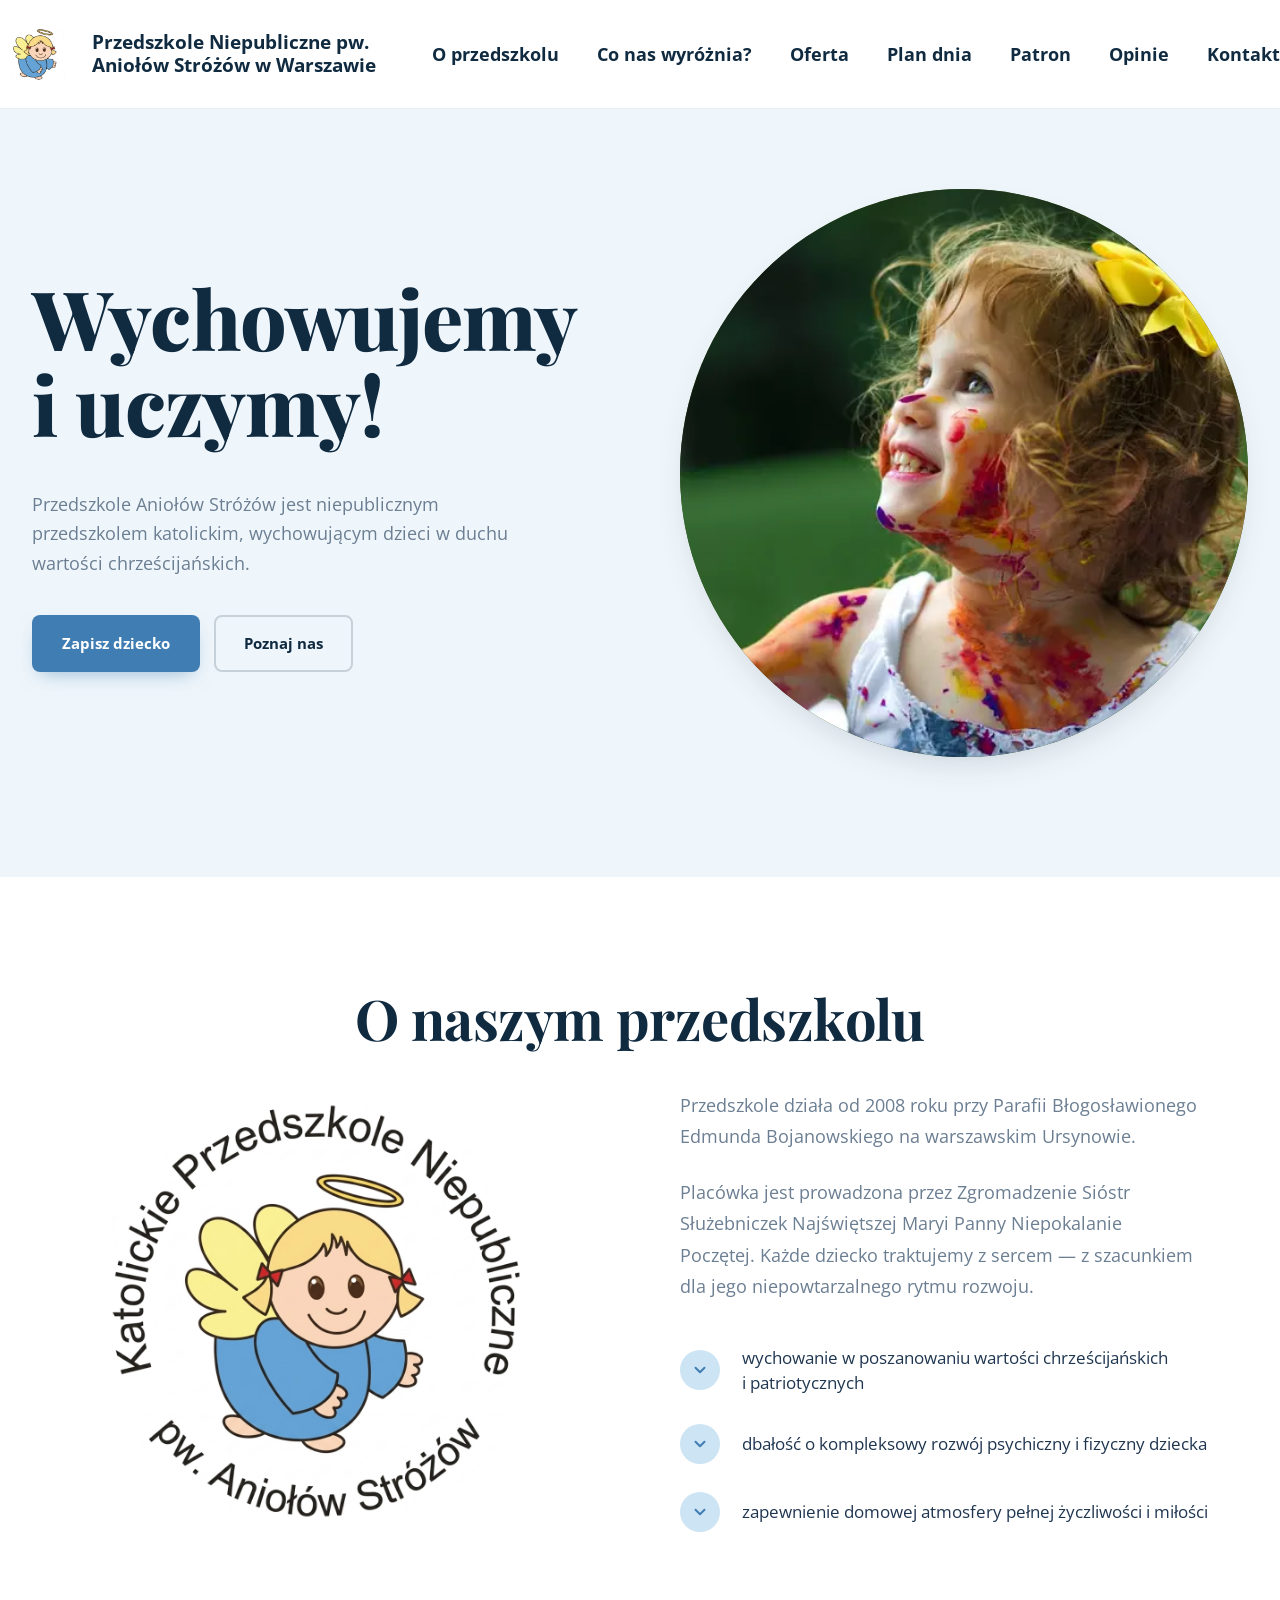
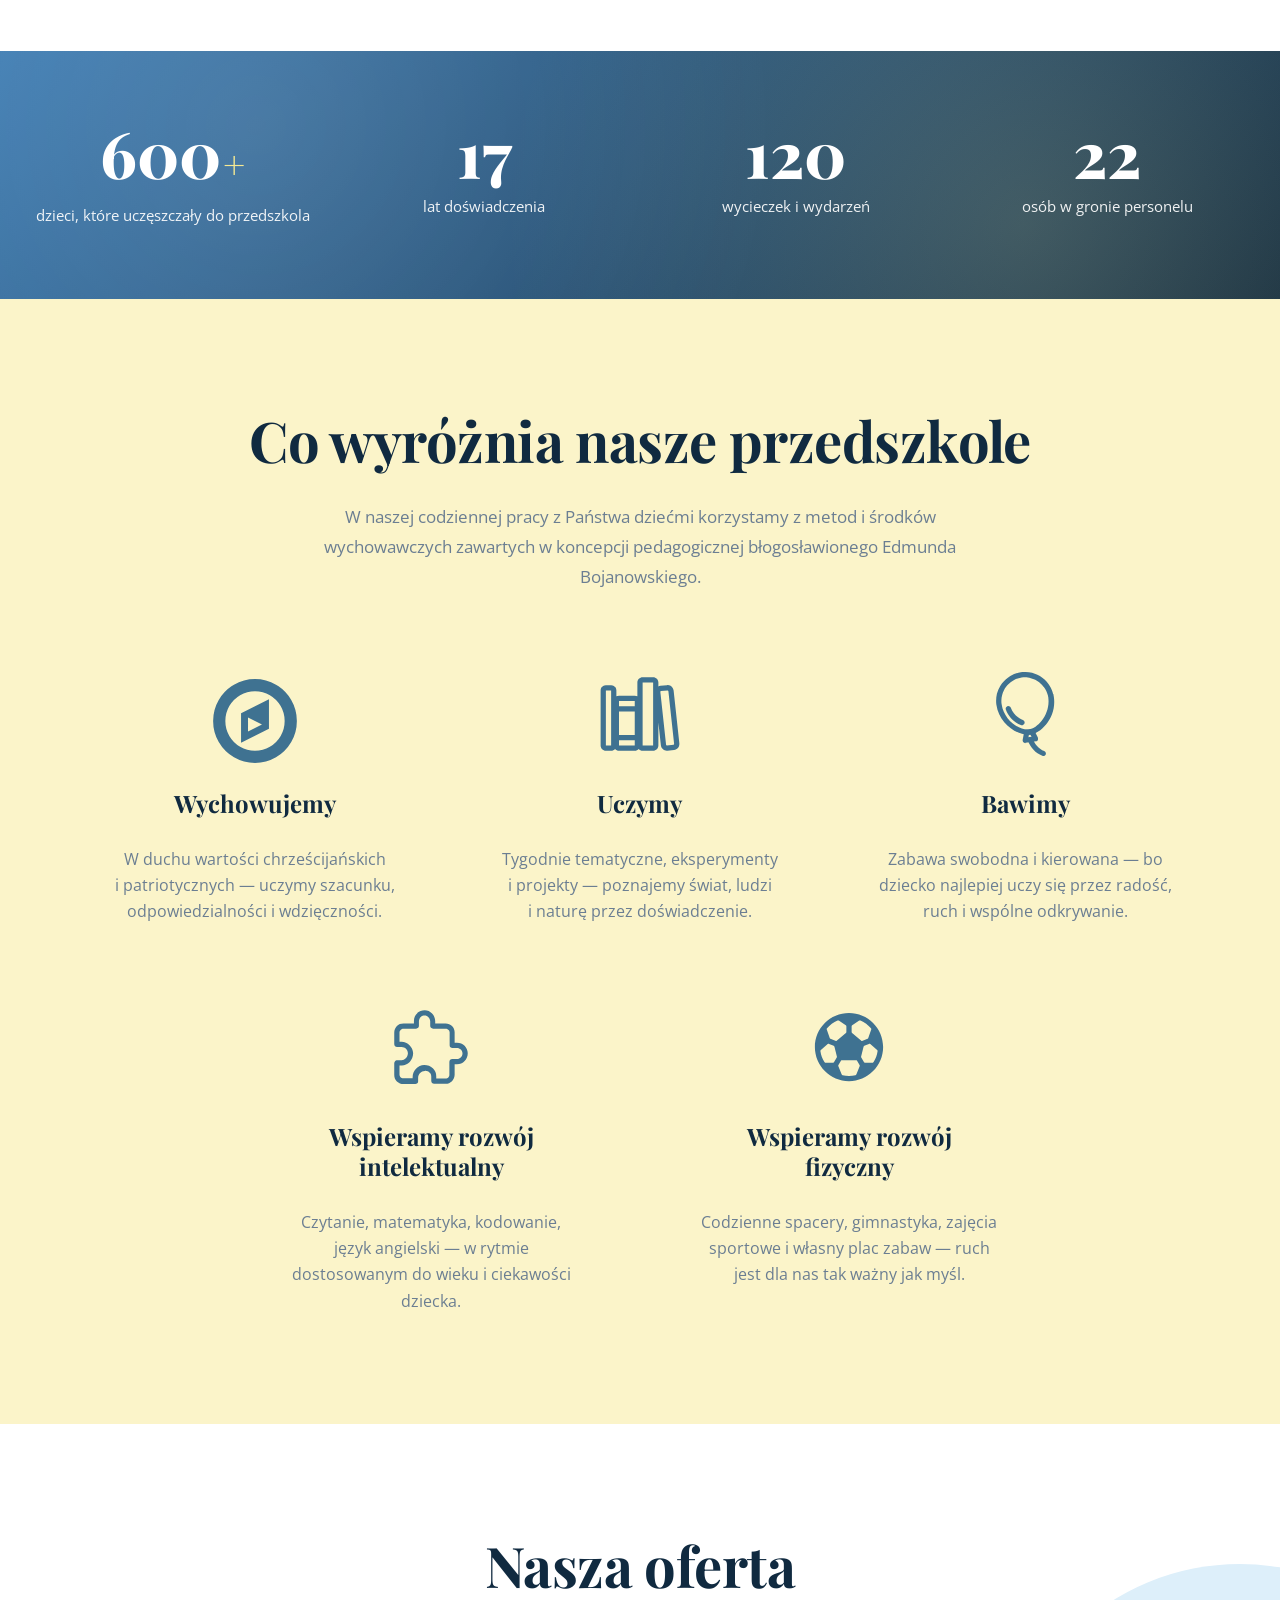
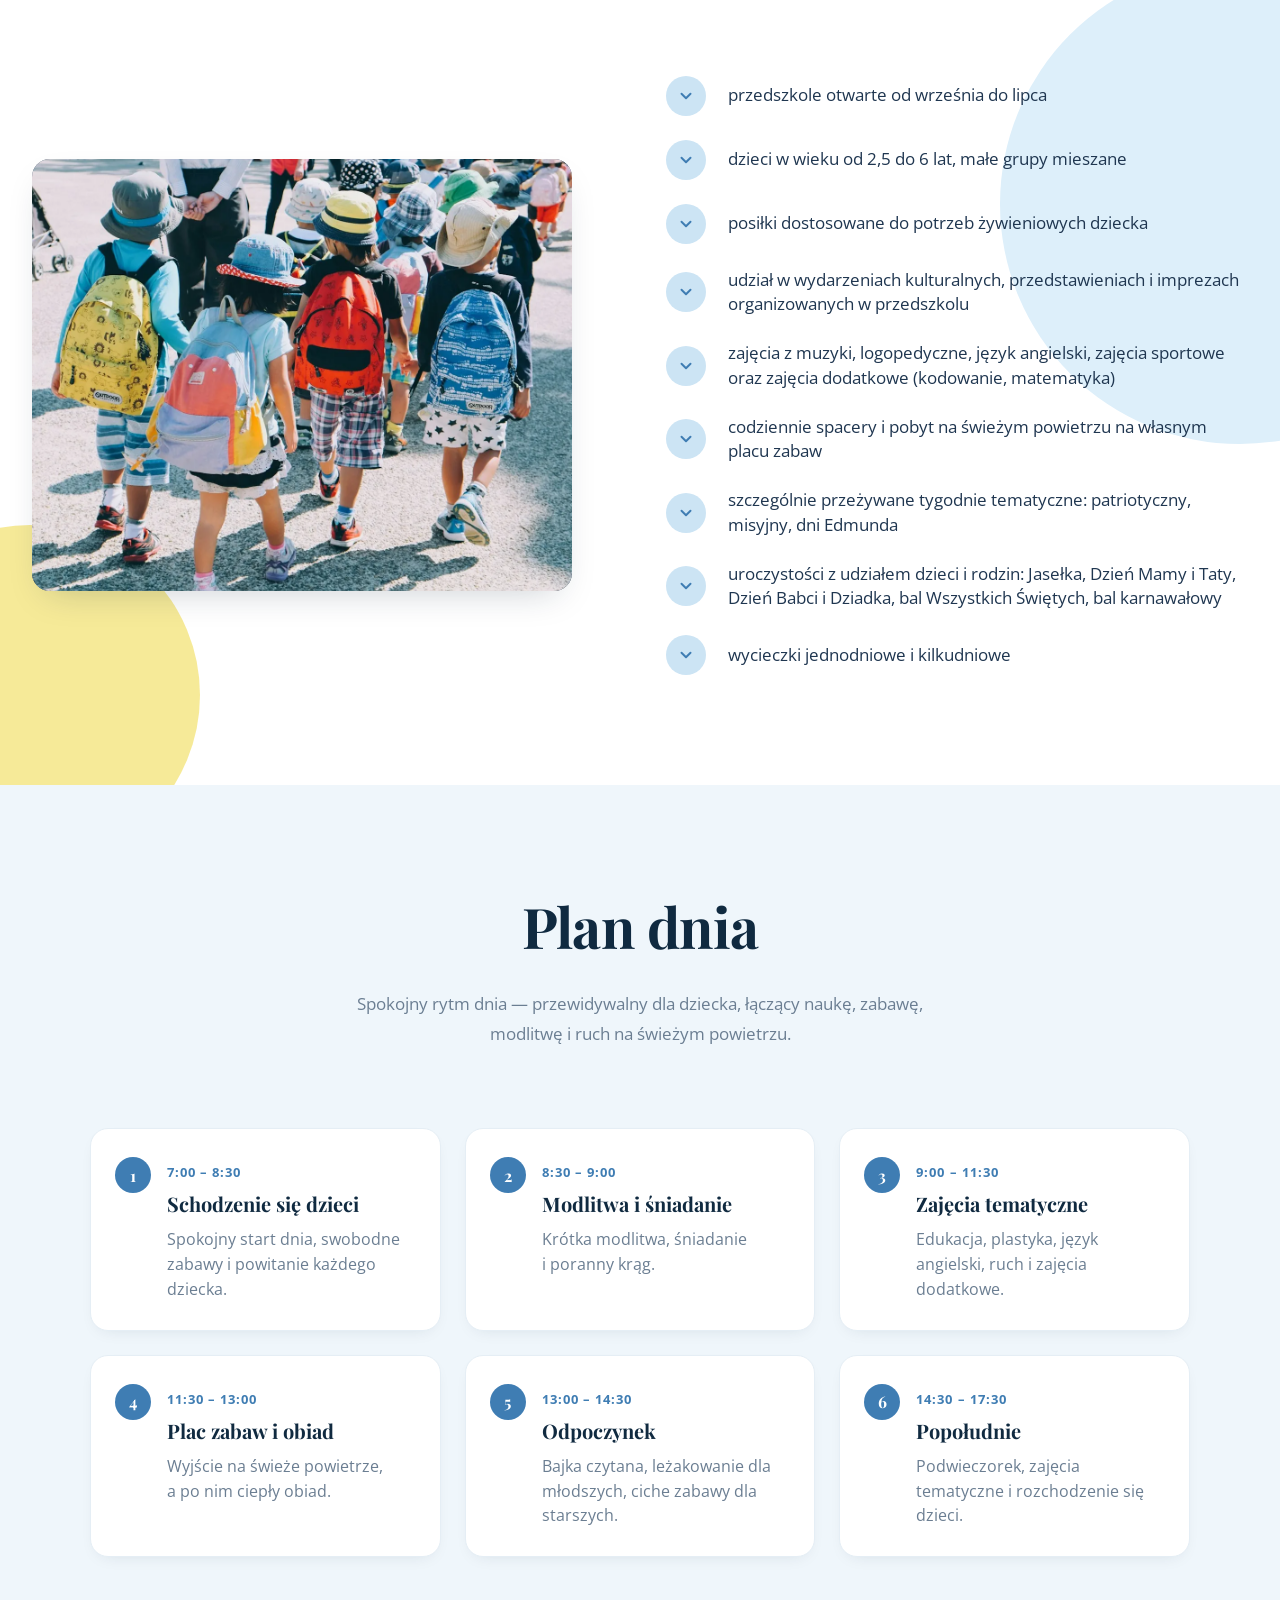
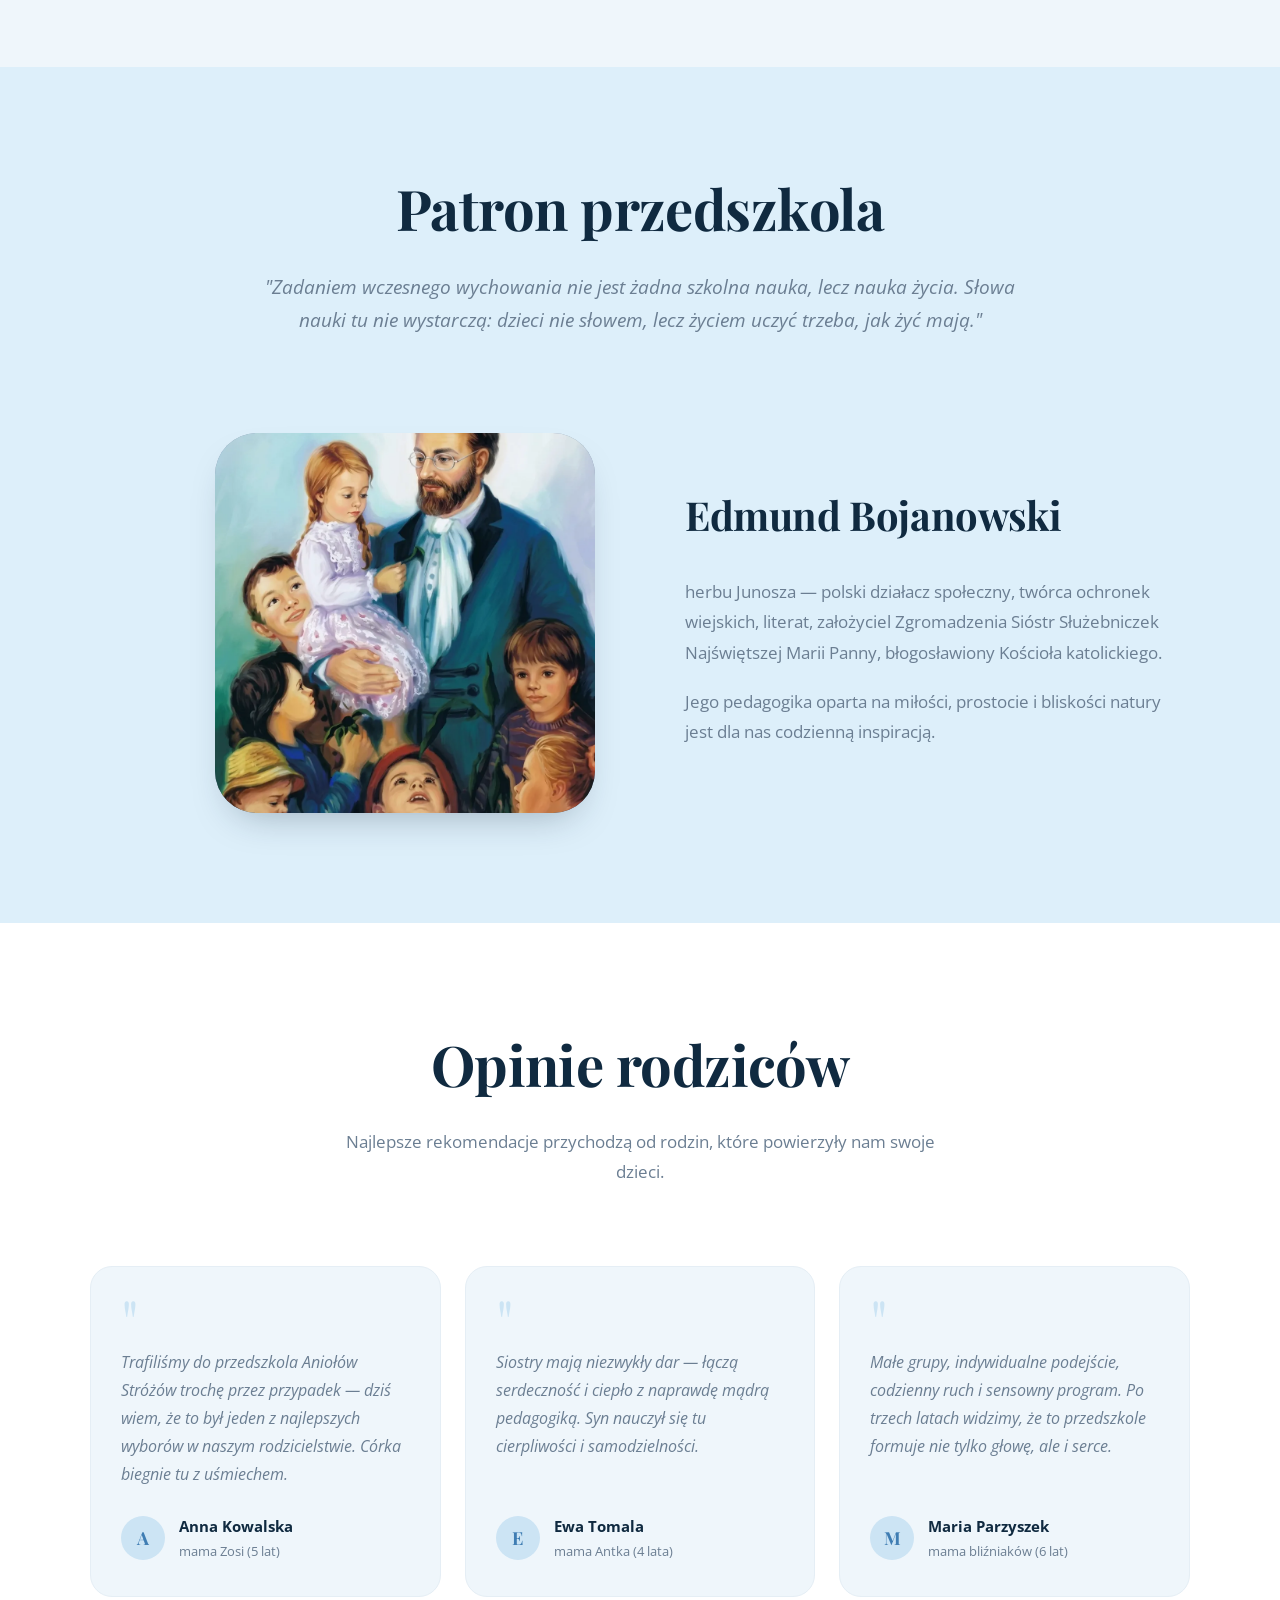
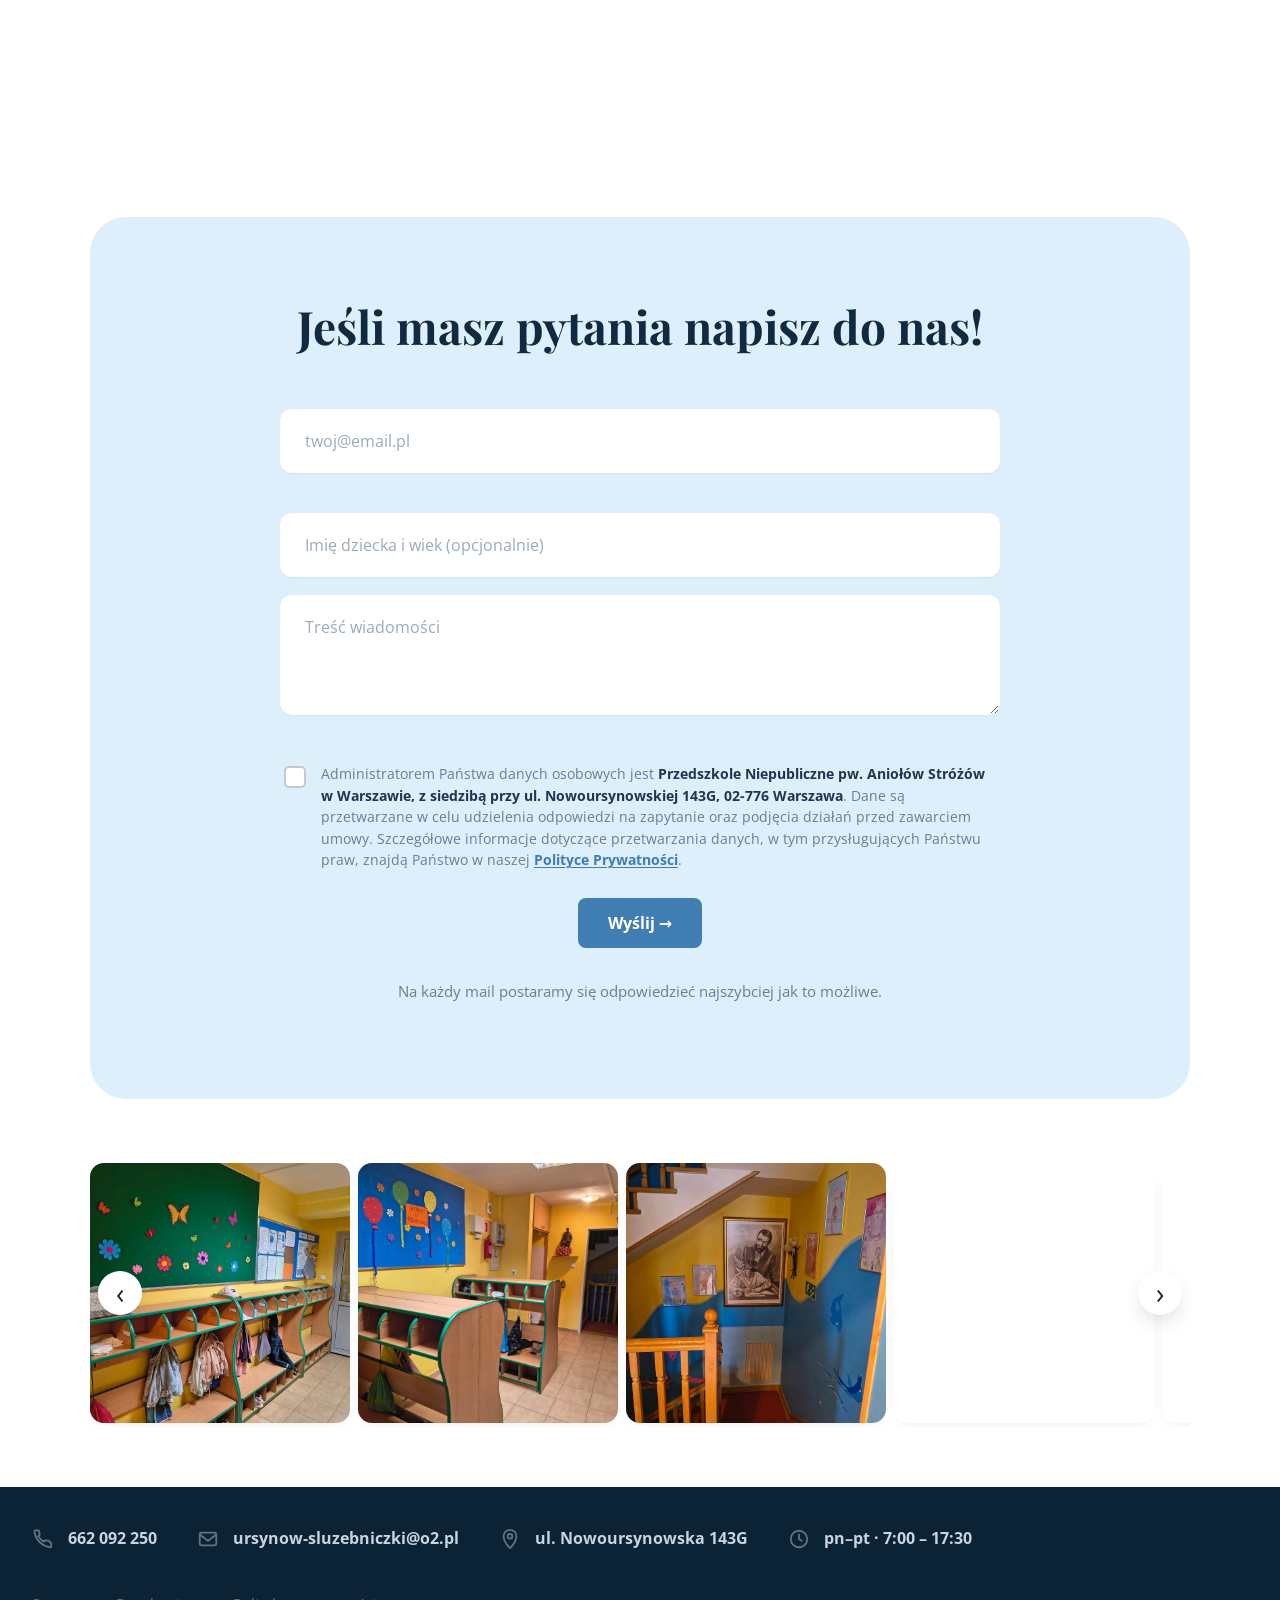
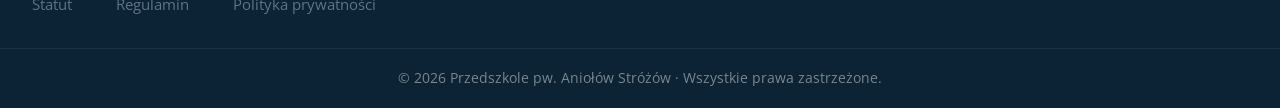
==== commit cf774920: "Add files via upload" ====
--- a/index.html
+++ b/index.html
@@ -555,7 +555,7 @@
                             oraz podjęcia działań przed zawarciem umowy. Szczegółowe informacje
                             dotyczące przetwarzania danych, w&nbsp;tym przysługujących Państwu praw,
                             znajdą Państwo w&nbsp;naszej
-                            <a href="#" target="_blank" rel="noopener">Polityce&nbsp;Prywatności</a>.
+                            <a href="docs/polityka prywatnosci.pdf" target="_blank" rel="noopener">Polityce&nbsp;Prywatności</a>.
                         </span>
                     </label>
                     <div class="err" id="err-rodo"></div>
@@ -604,7 +604,7 @@
         <div class="footer-links">
             <a href="#">Statut</a>
             <a href="#">Regulamin</a>
-            <a href="#">Polityka prywatności</a>
+            <a href="docs/polityka prywatnosci.pdf" target="_blank" rel="noopener">Polityka prywatności</a>
         </div>
     </div>
     <div class="footer-copy">
--- a/styles.css
+++ b/styles.css
@@ -670,6 +670,23 @@
     max-width: 1100px;
     margin: 0 auto;
 }
+/* Wersja tabletowa — mniejsze marginesy boczne */
+@media (max-width: 880px) {
+    .contact-card { padding: 56px 32px 64px; border-radius: 28px; }
+}
+/* Wersja mobilna — minimalne paddingi, żeby inputy/tekst dostały całą szerokość */
+@media (max-width: 600px) {
+    .contact-card { padding: 40px 16px 48px; border-radius: 22px; }
+    .contact-card h2 { margin-bottom: 28px; font-size: clamp(24px, 6vw, 32px); }
+    .form-field input,
+    .form-field textarea { padding: 16px 18px; font-size: 15.5px; }
+    .form-consent { margin: 4px 0 14px; }
+    .consent-label { gap: 10px; }
+    .consent-text { font-size: 13px; line-height: 1.55; }
+    .form-consent .err { padding-left: 32px; }
+    .form-note { margin-top: 22px; font-size: 13.5px; }
+    .submit-btn { width: 100%; }
+}
 .contact-card .lines { display: none; }
 .contact-card > * { position: relative; }
 .contact-card h2 {
@@ -814,8 +831,10 @@
 /* ===== GALLERY — pozioma karuzela ===== */
 .gallery-wrap {
     position: relative;
-    margin-top: 60px;
+    margin: 60px auto 0;
     background: var(--paper);
+    /* Trzyma karuzelę w tej samej kolumnie co .contact-card powyżej (max-width: 1100px) */
+    max-width: 1100px;
     padding: 0;
 }
 .gallery {
@@ -1181,7 +1200,3 @@
     opacity: 1;
     transform: none;
 }
-#stcm-modal footer {
-  background-color: var(--backgroundColor) !important;
-  background: transparent !important;
-}
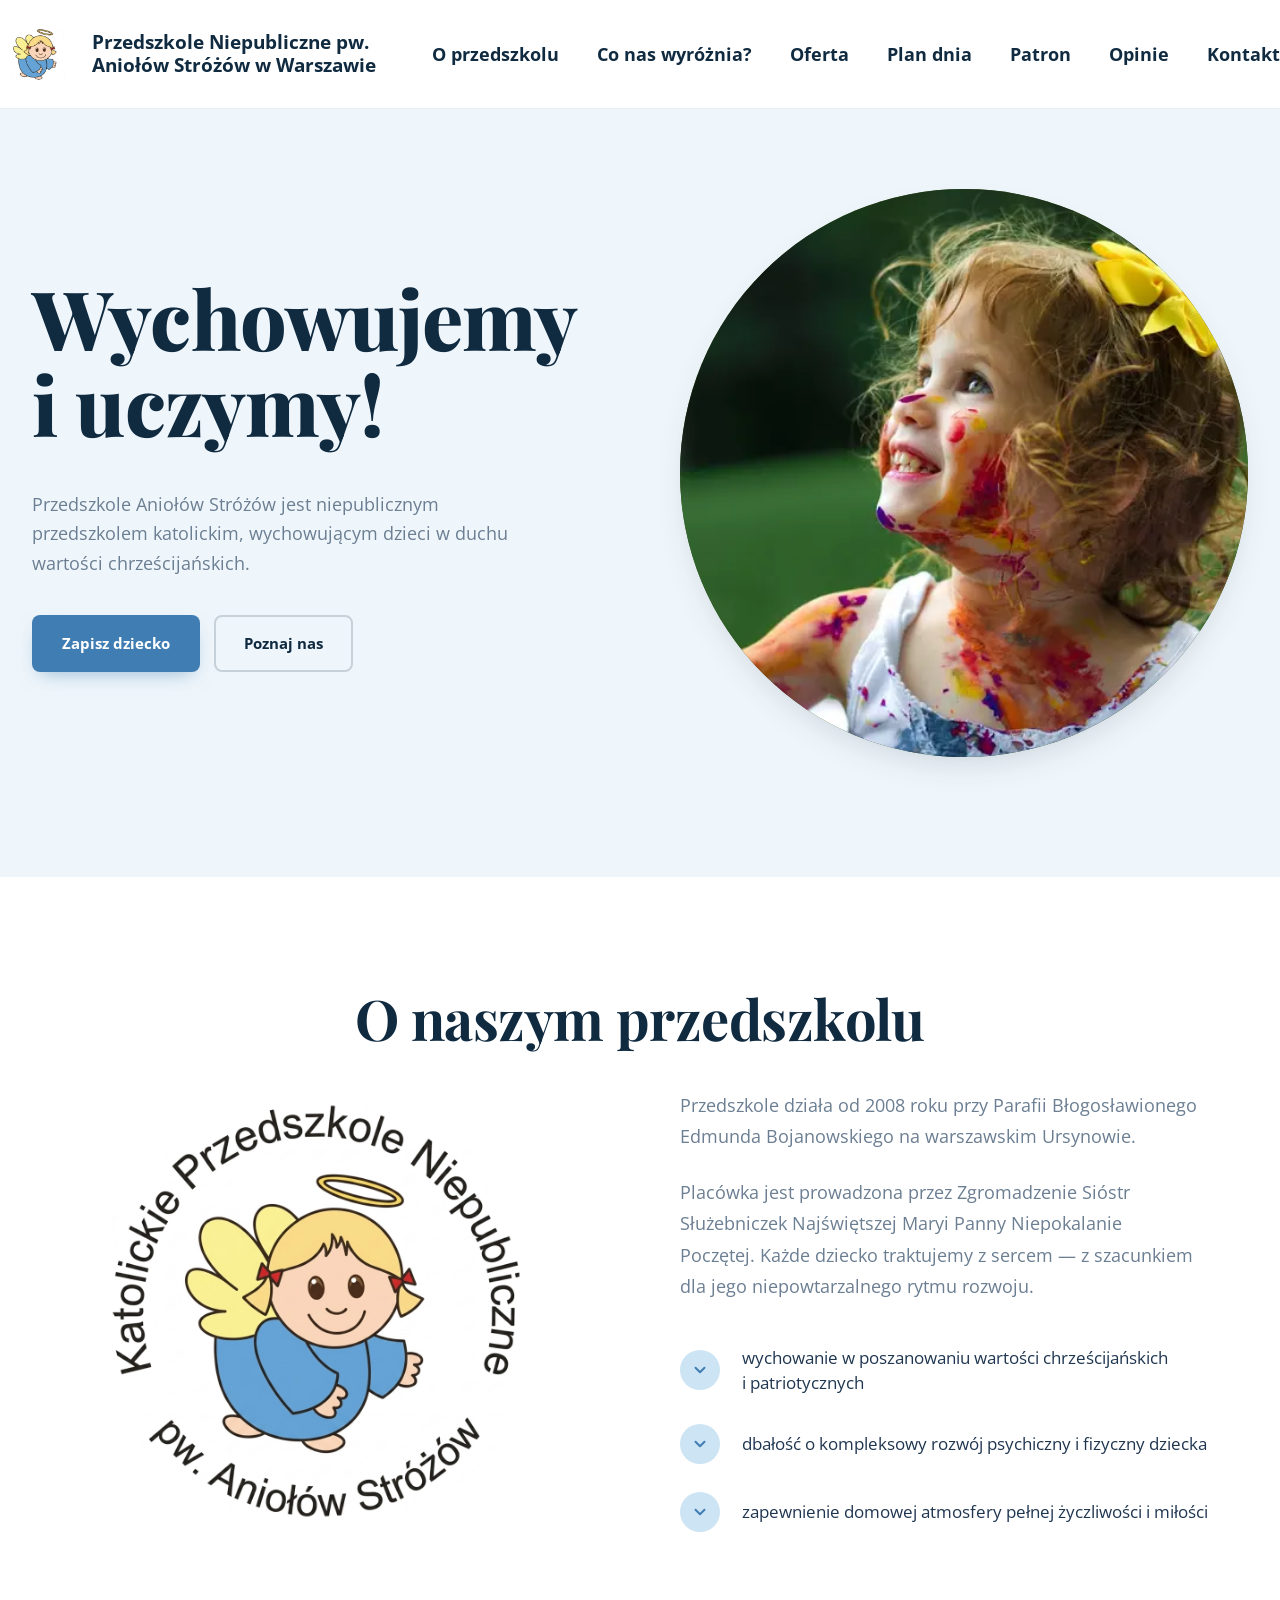
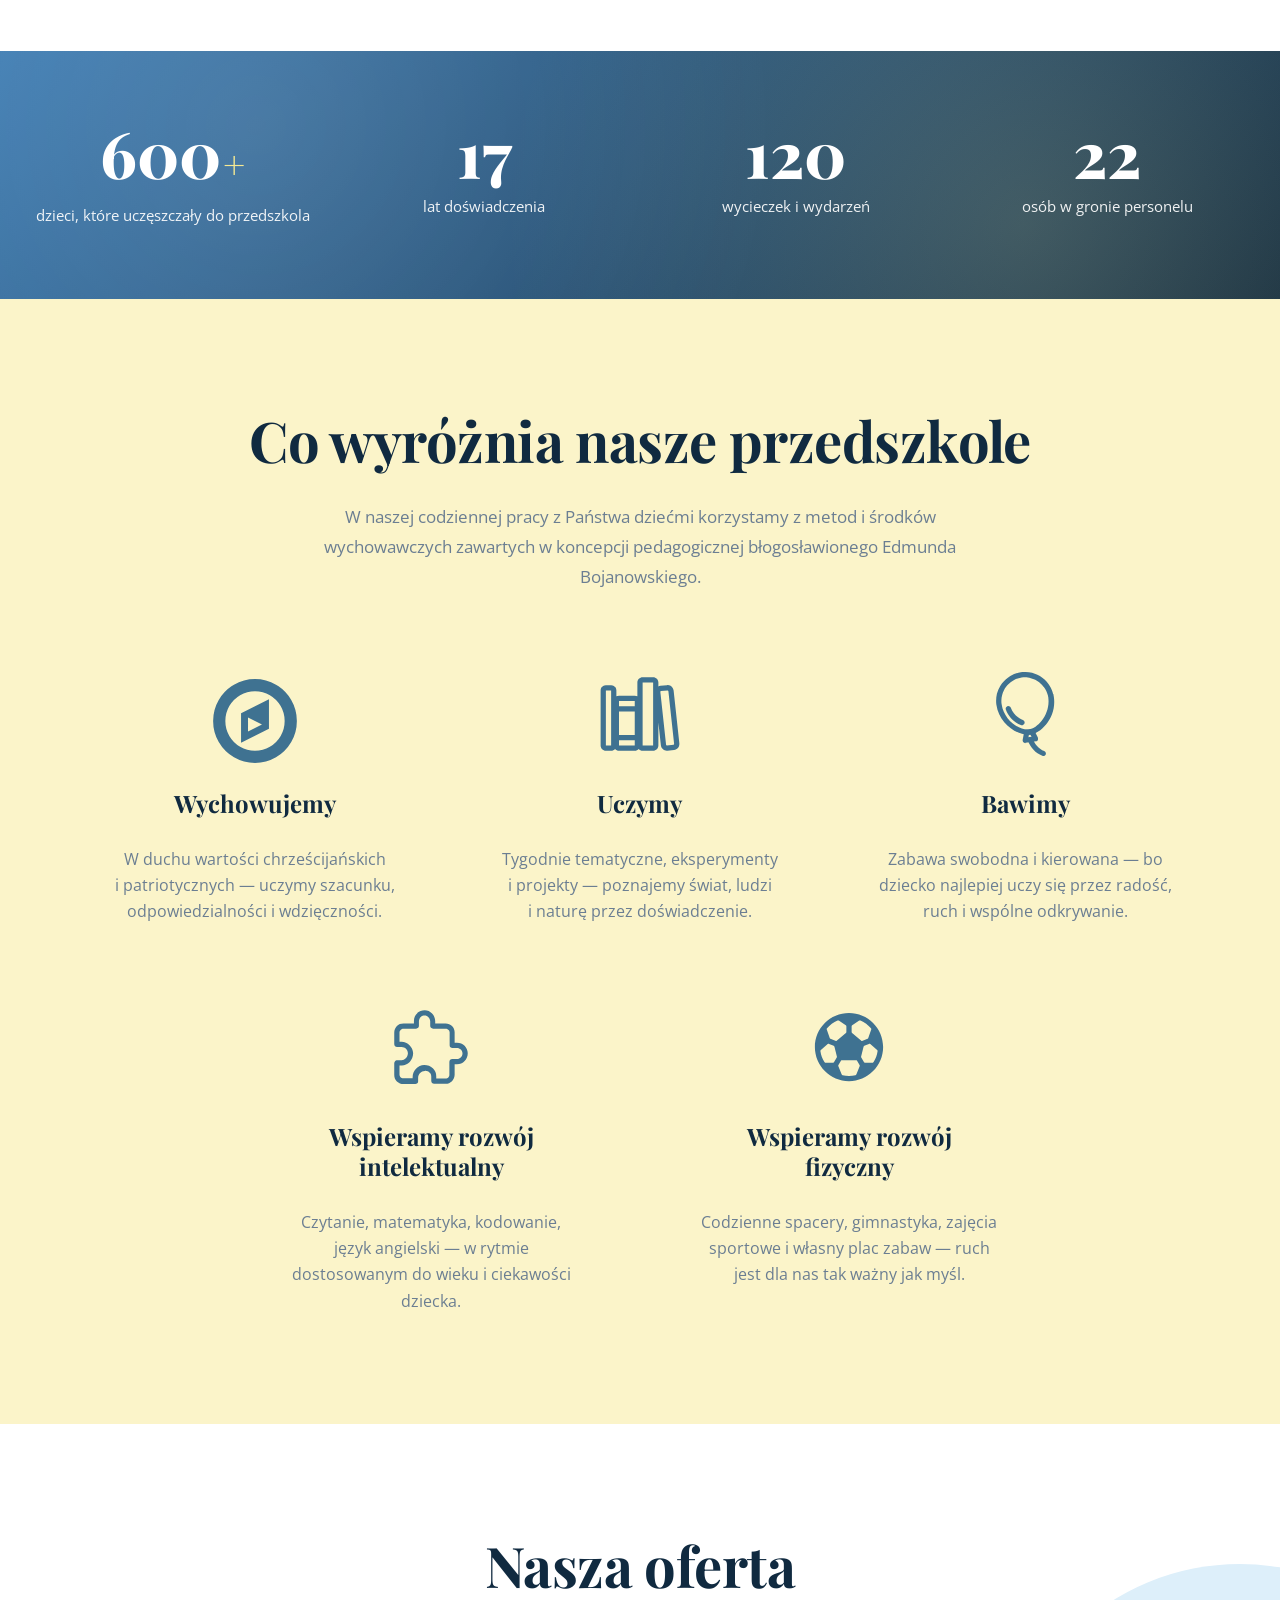
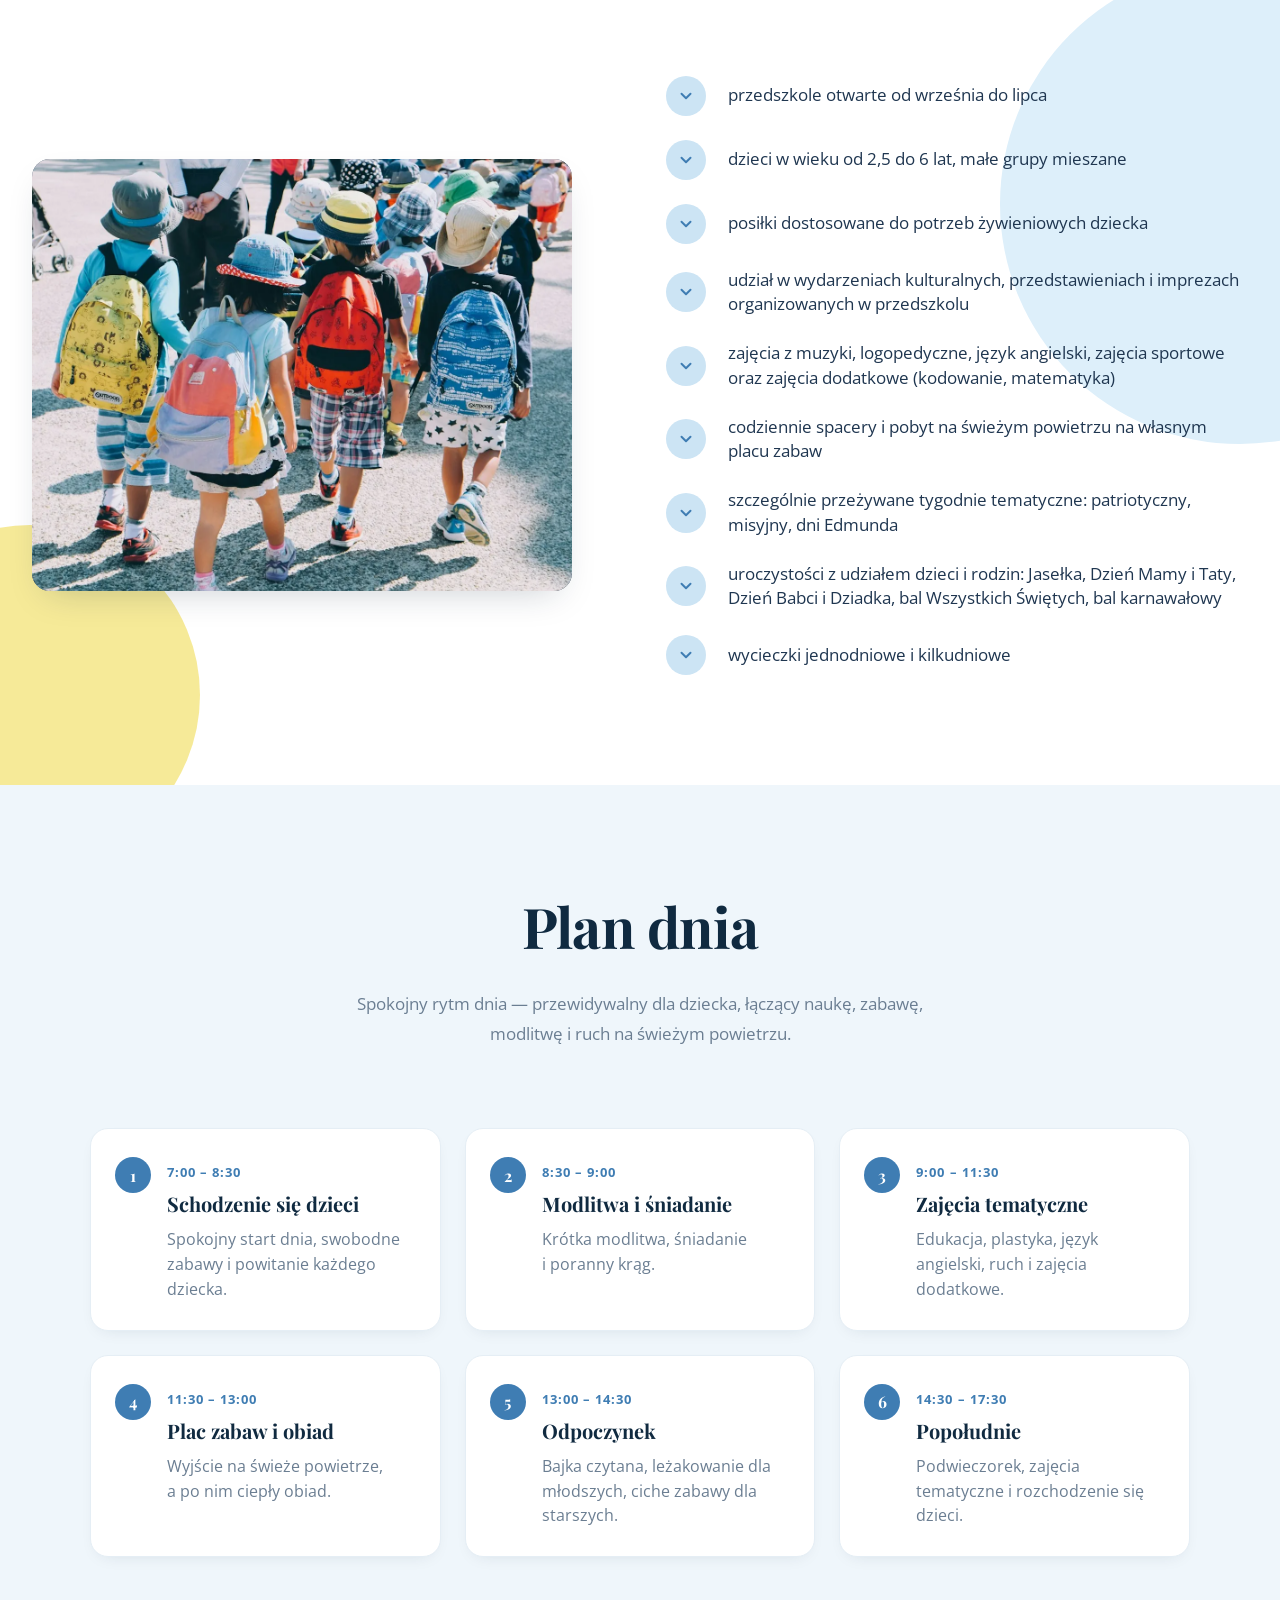
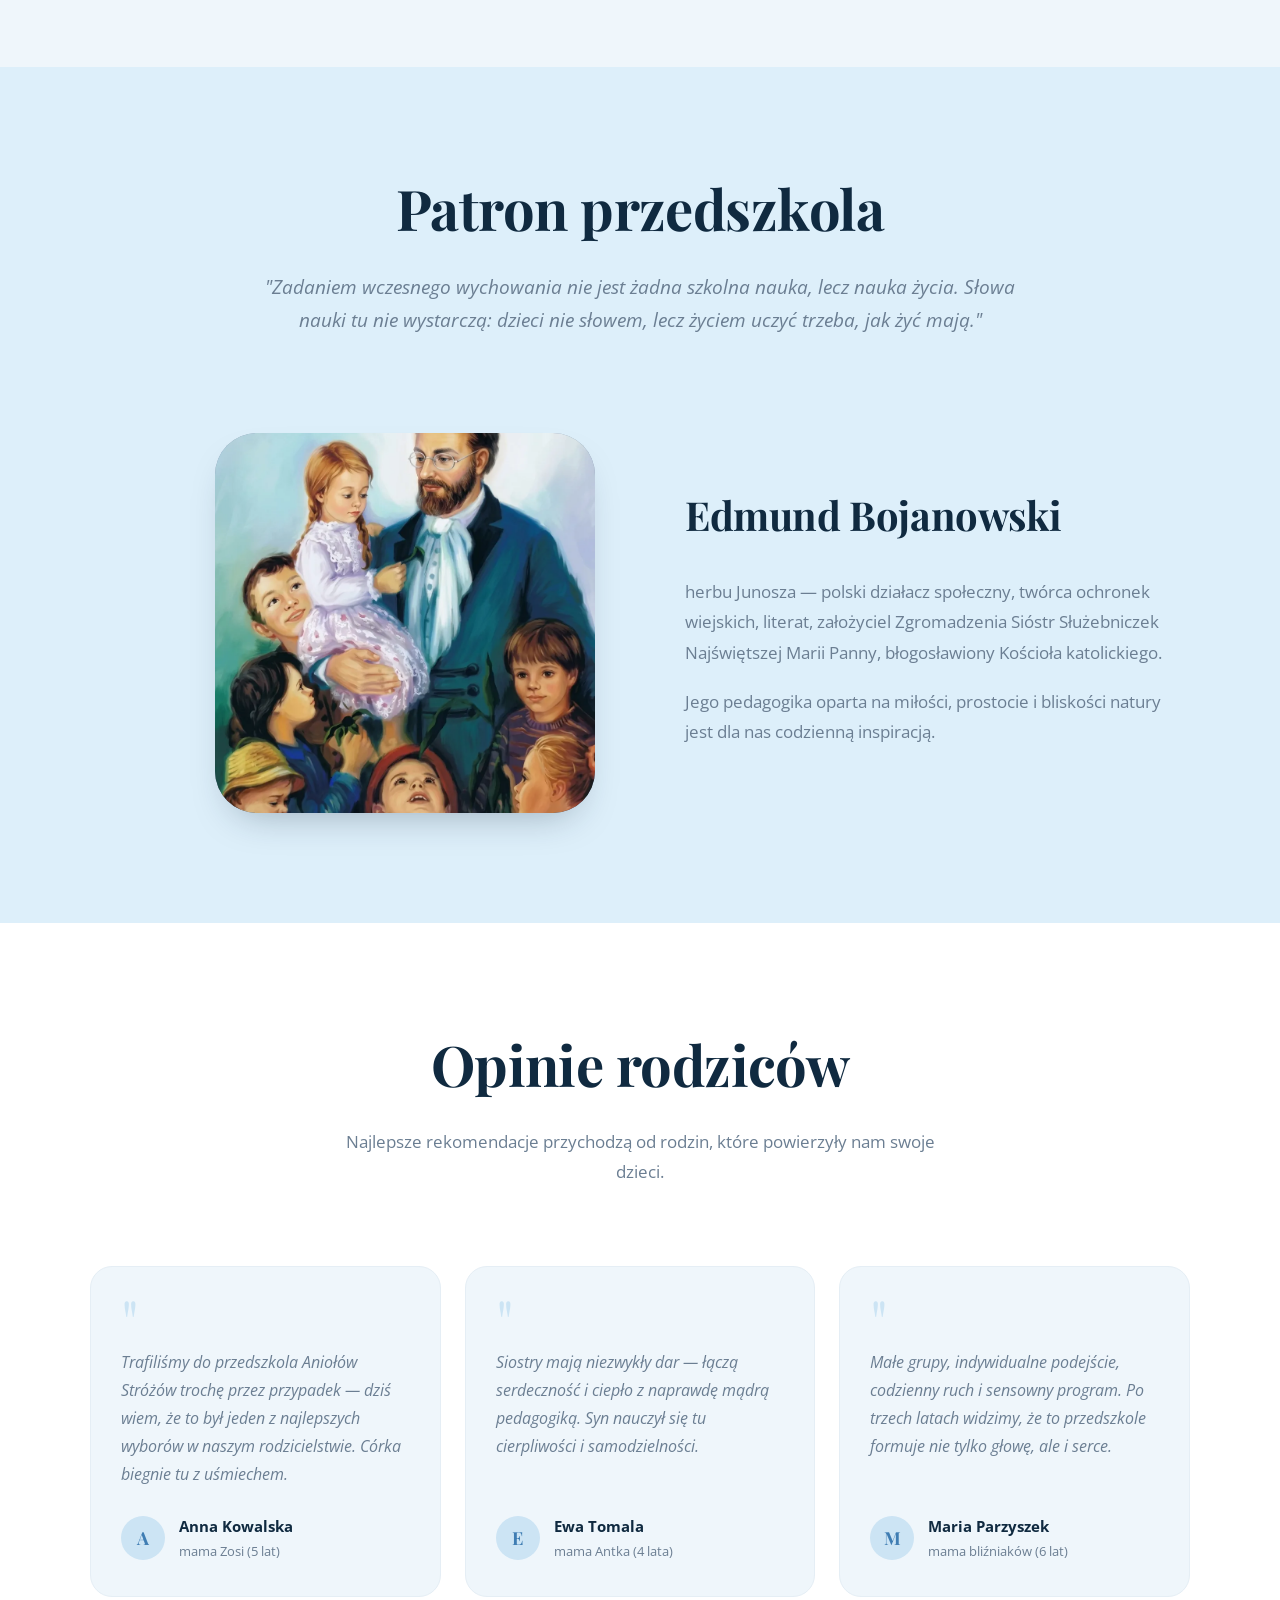
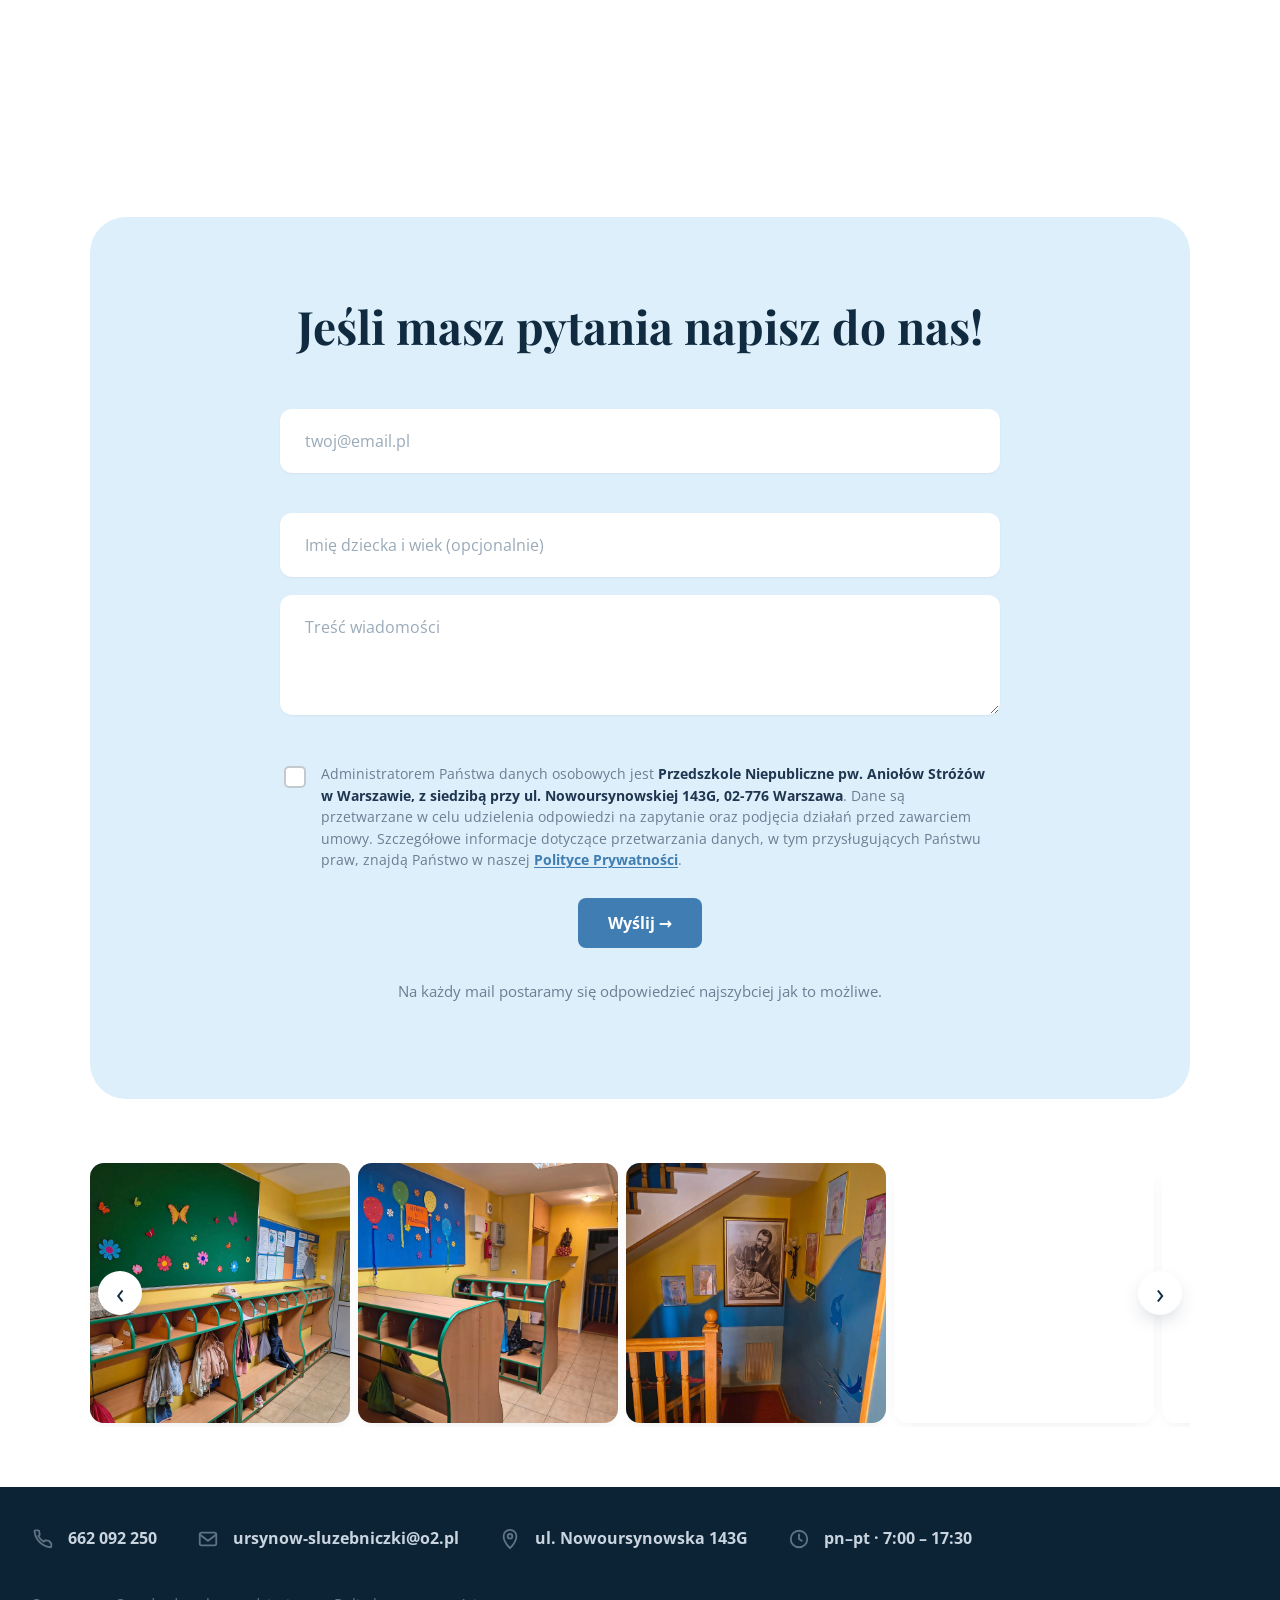
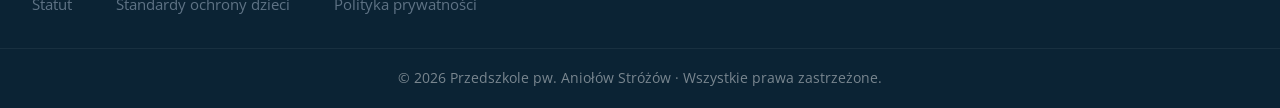
==== commit 408ce4f7: "Add files via upload" ====
--- a/index.html
+++ b/index.html
@@ -602,8 +602,8 @@
             <div class="item"><svg><use href="#ic-clock"/></svg>pn–pt · 7:00 – 17:30</div>
         </div>
         <div class="footer-links">
-            <a href="#">Statut</a>
-            <a href="#">Regulamin</a>
+            <a href="docs/STATUT 2025.pdf" target="_blank" rel="noopener">Statut</a>
+            <a href="docs/Standardy dla przedszkoli.pdf" target="_blank" rel="noopener">Standardy ochrony dzieci</a>
             <a href="docs/polityka prywatnosci.pdf" target="_blank" rel="noopener">Polityka prywatności</a>
         </div>
     </div>
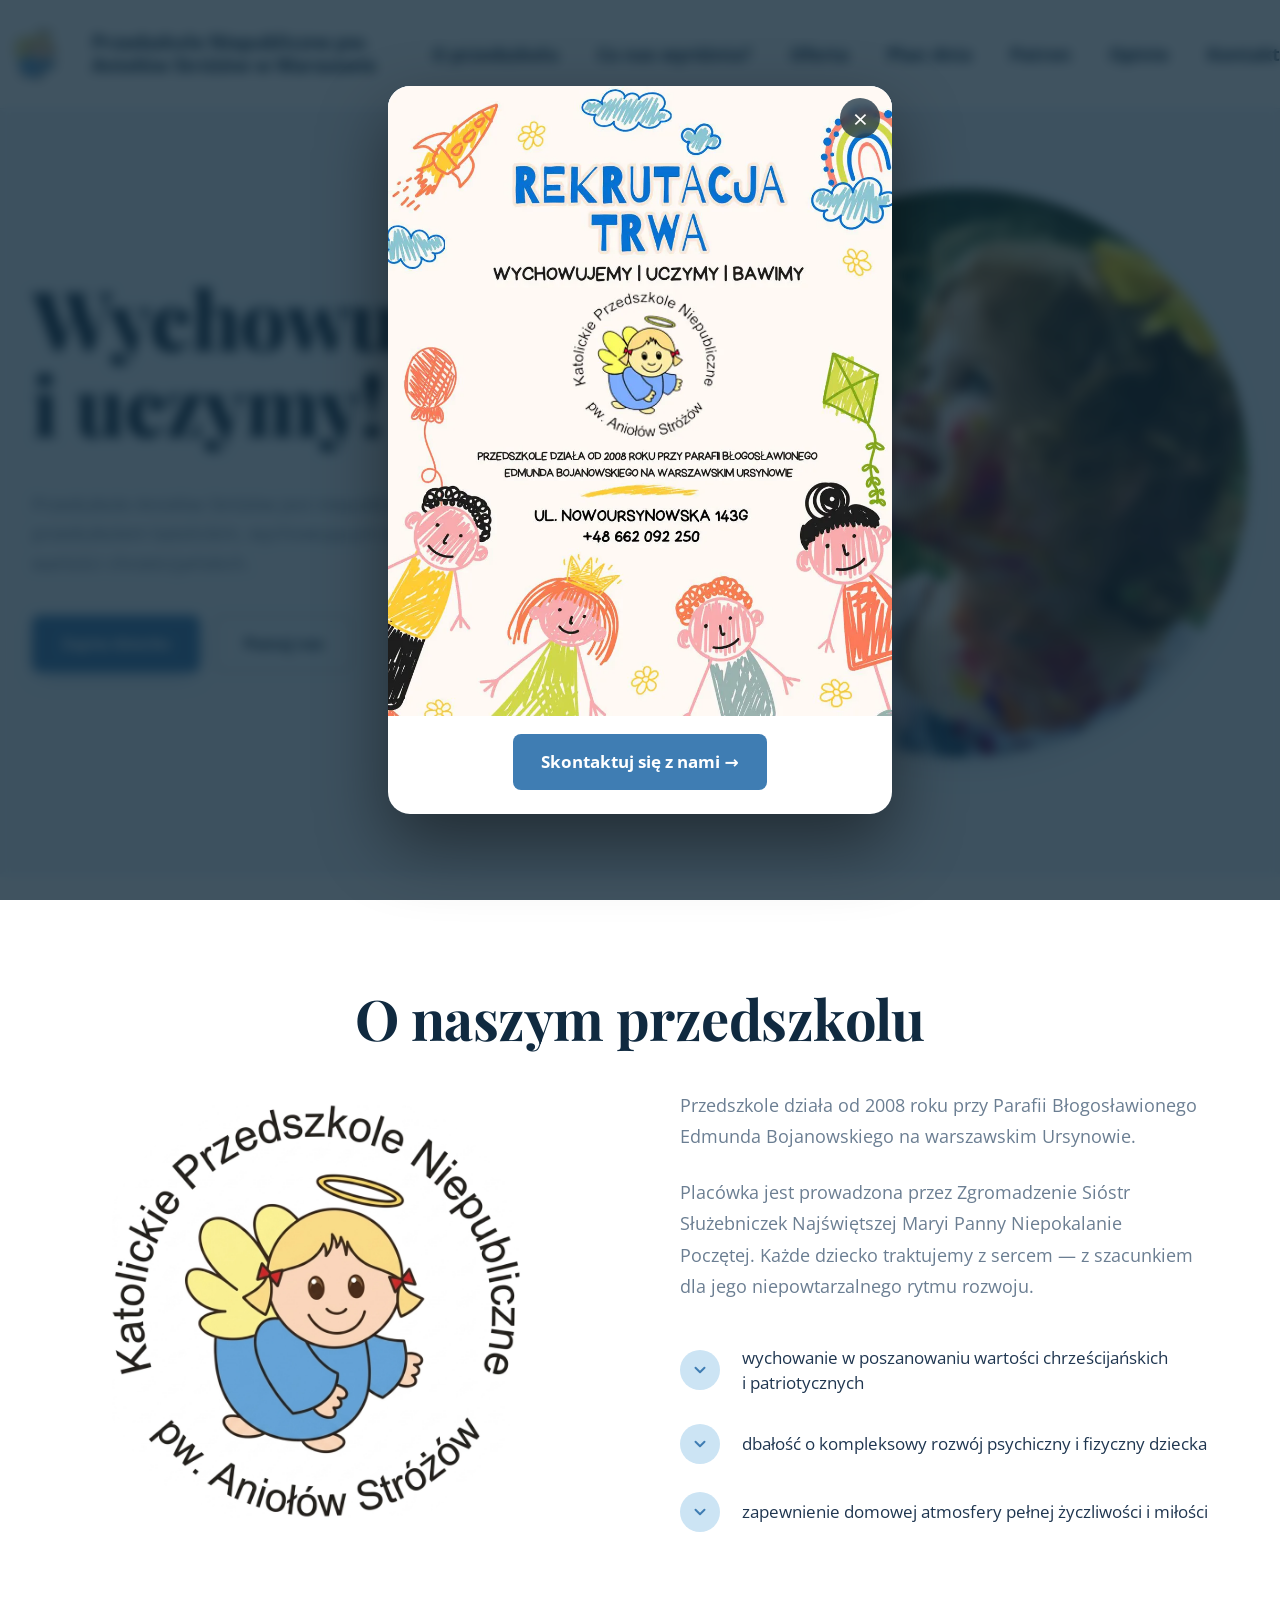
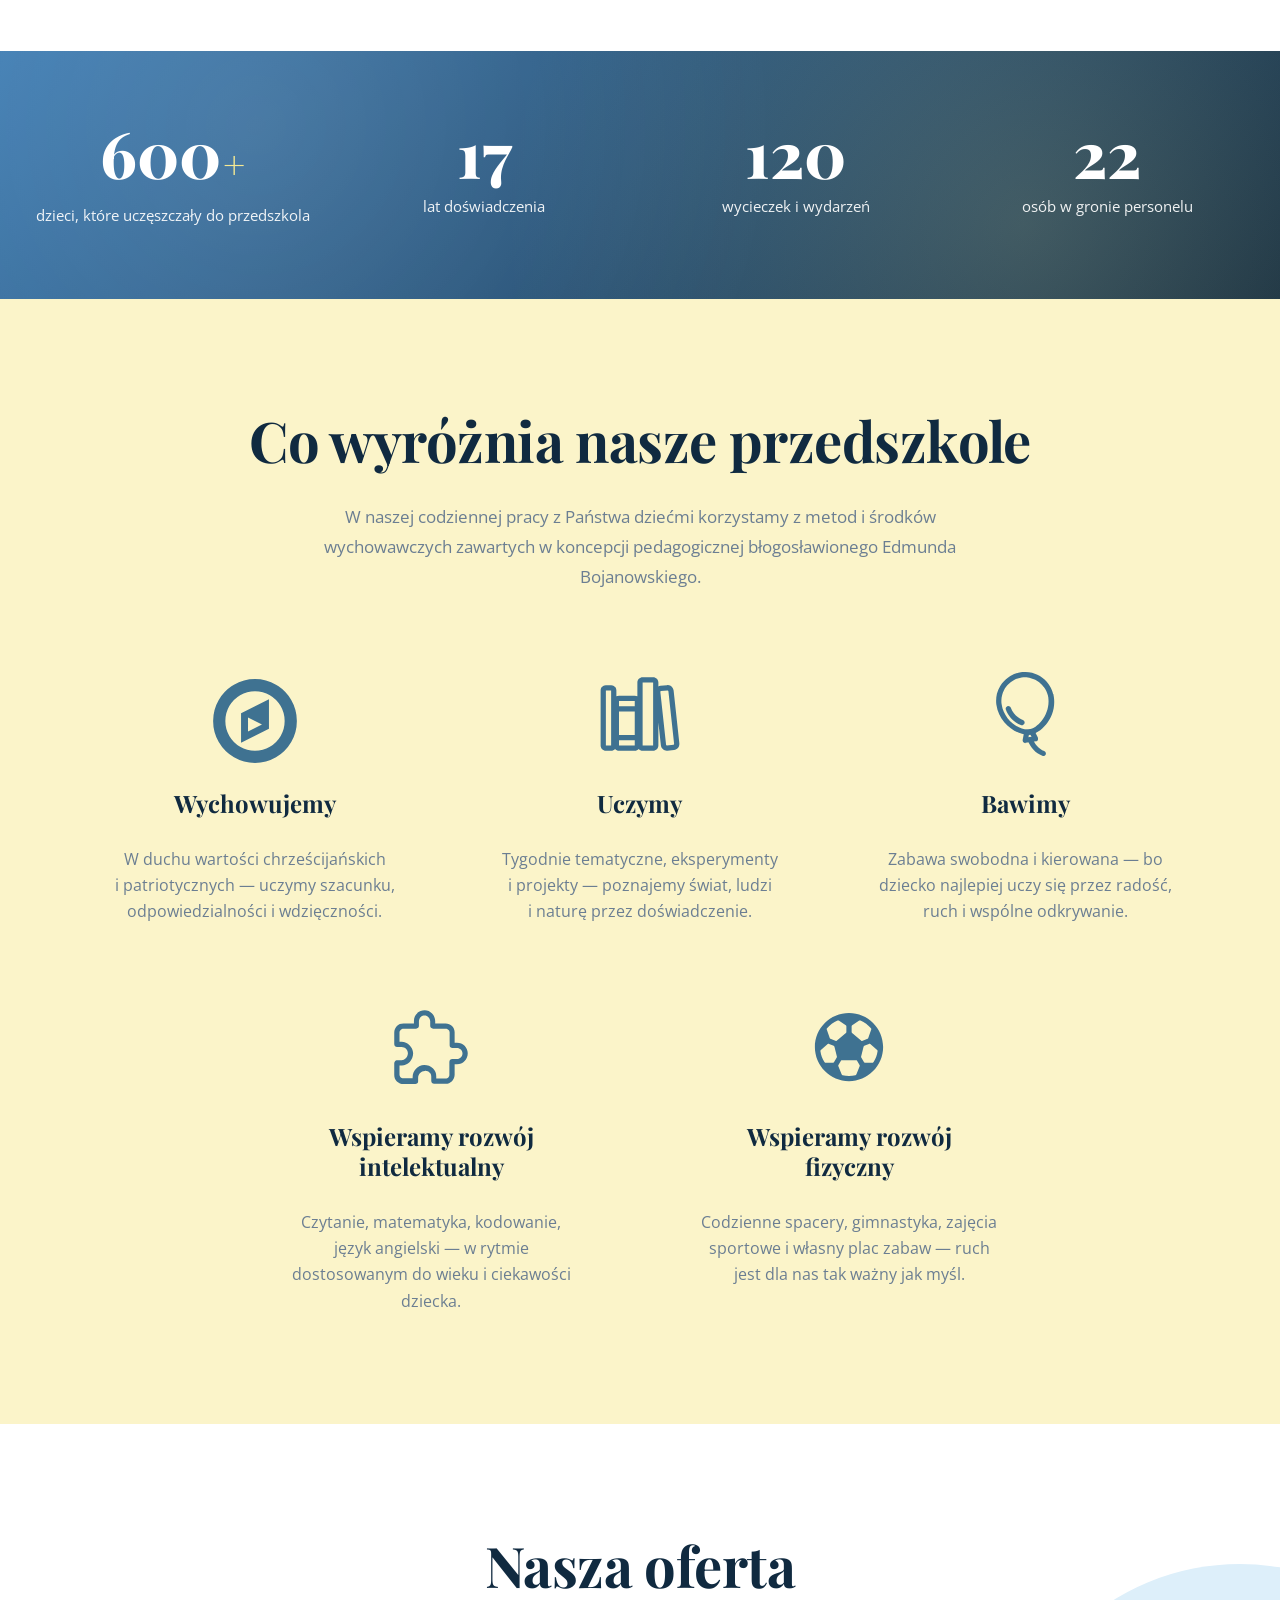
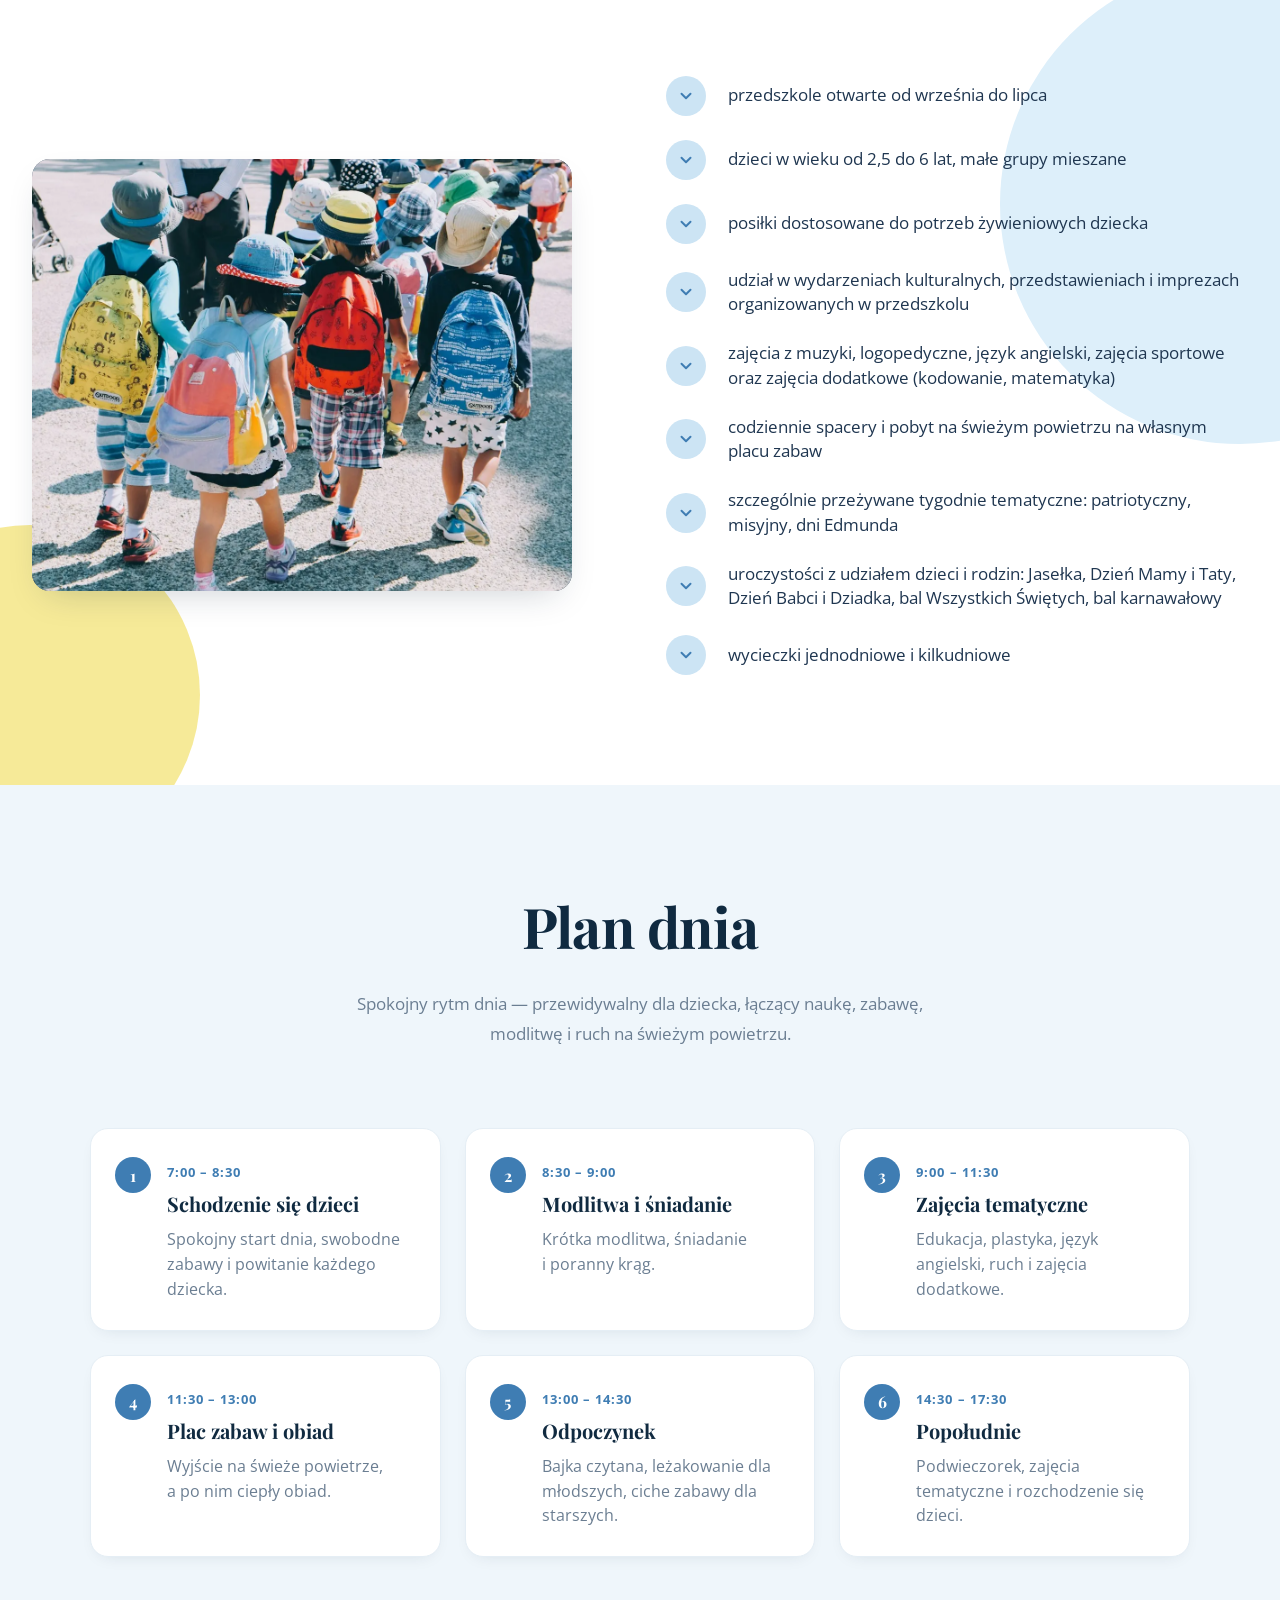
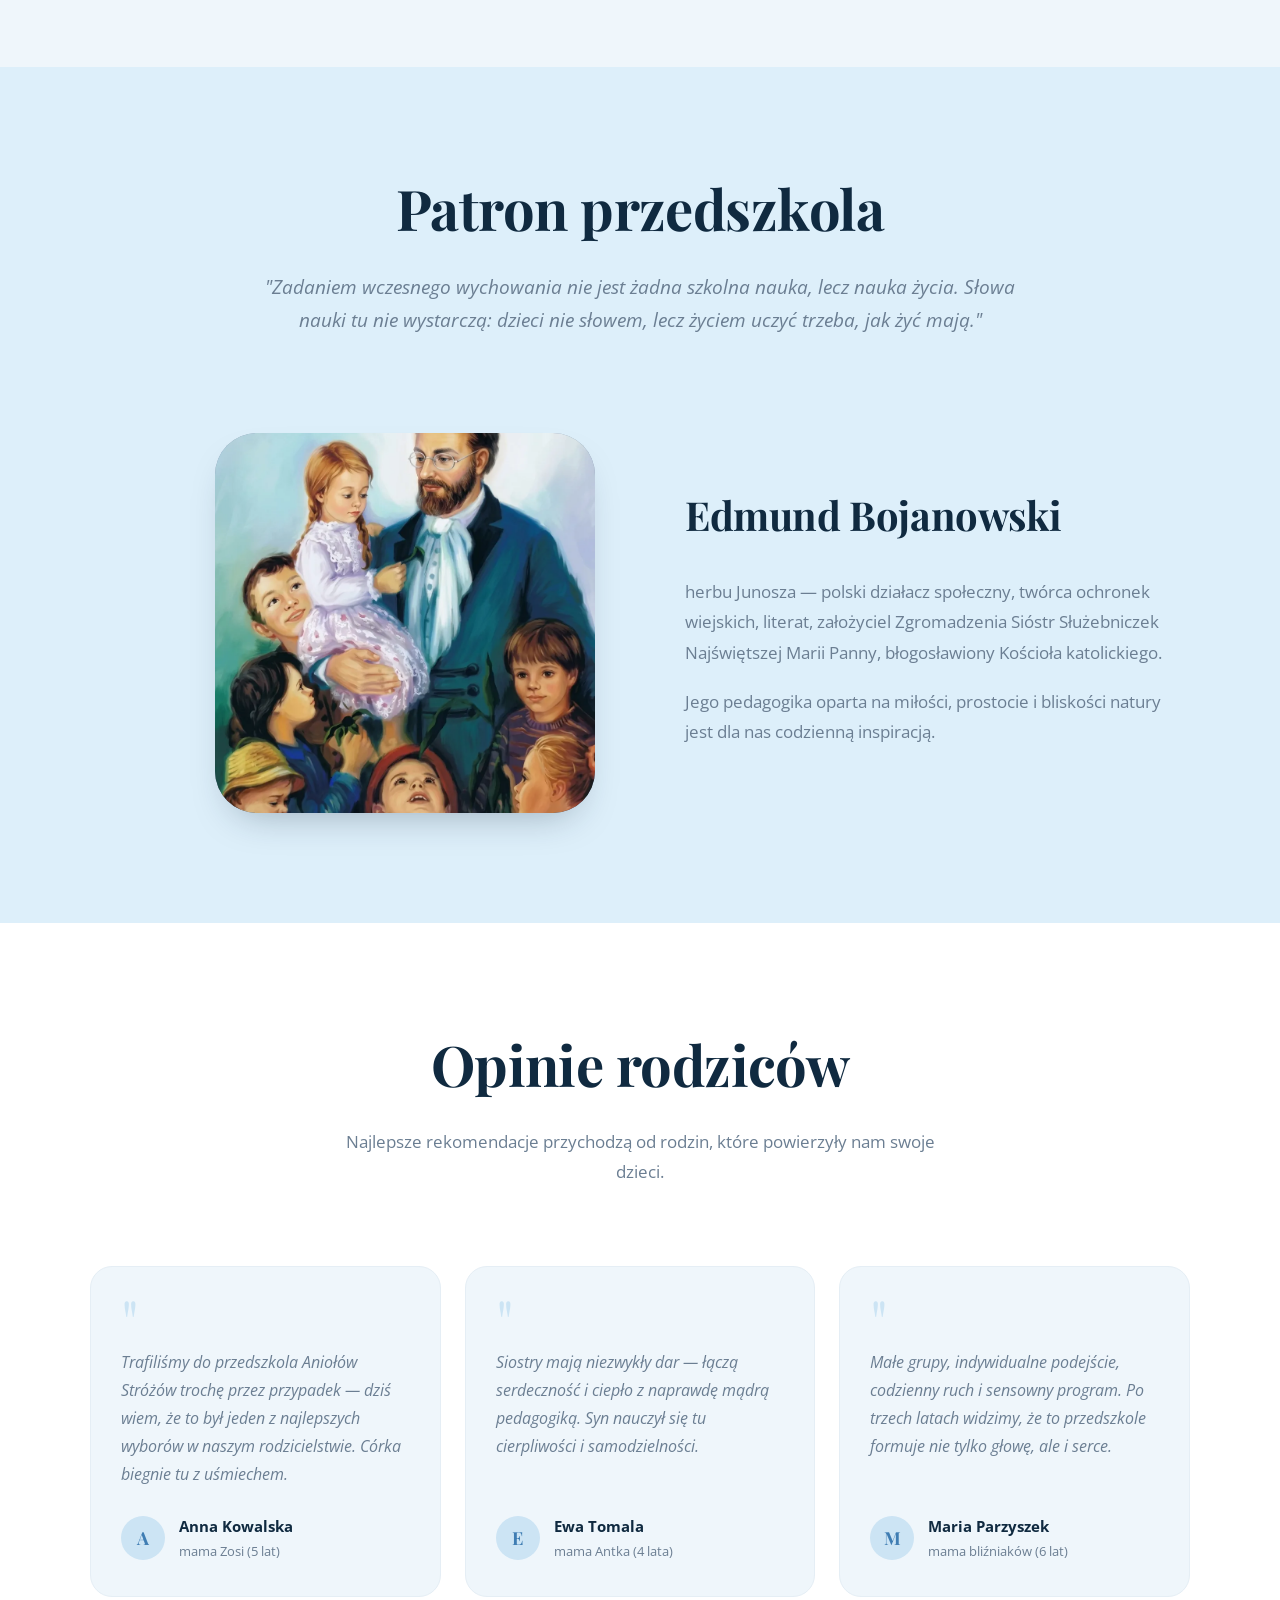
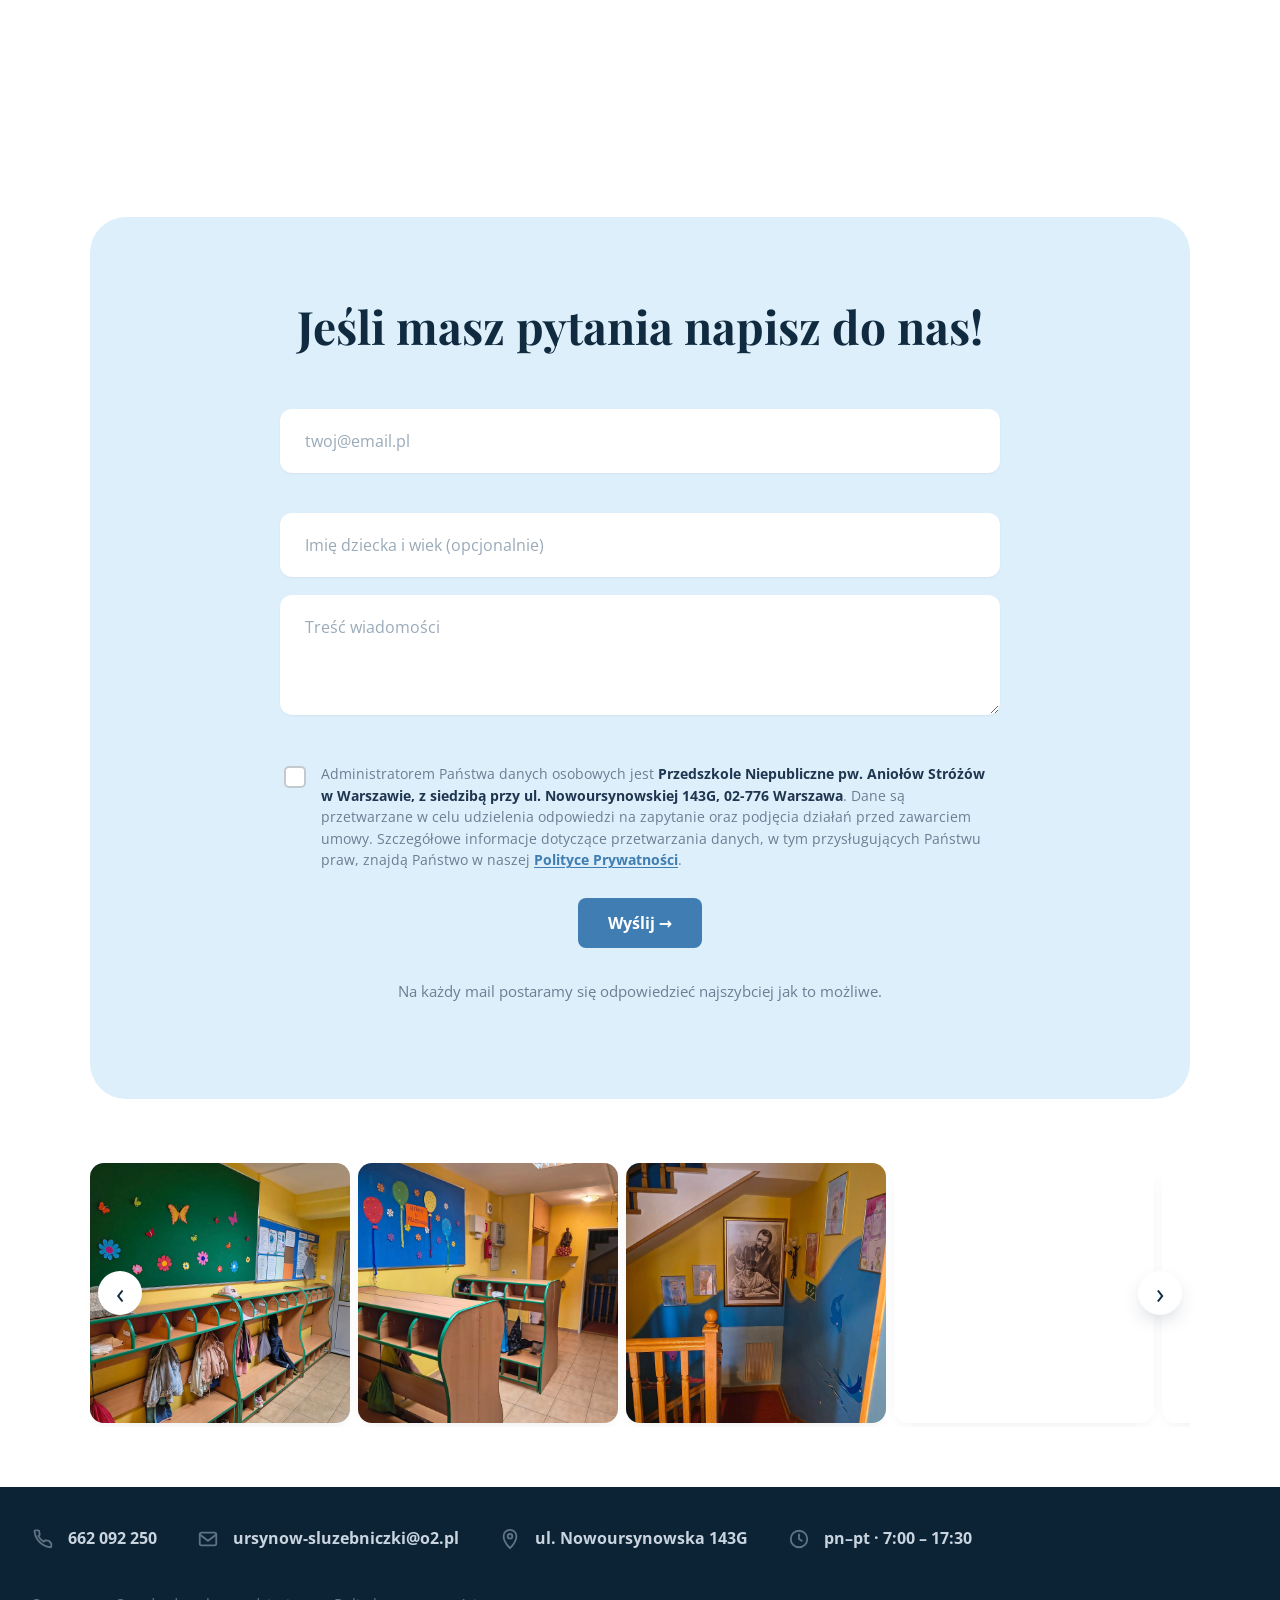
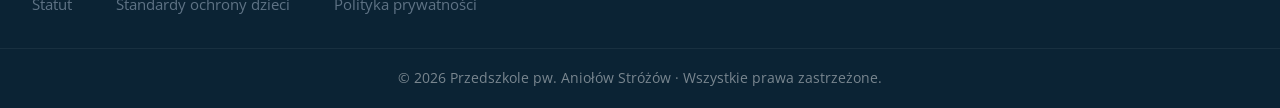
==== commit d28b634e: "Update document links in index.html" ====
--- a/index.html
+++ b/index.html
@@ -602,9 +602,9 @@
             <div class="item"><svg><use href="#ic-clock"/></svg>pn–pt · 7:00 – 17:30</div>
         </div>
         <div class="footer-links">
-            <a href="docs/STATUT 2025.pdf" target="_blank" rel="noopener">Statut</a>
-            <a href="docs/Standardy dla przedszkoli.pdf" target="_blank" rel="noopener">Standardy ochrony dzieci</a>
-            <a href="docs/polityka prywatnosci.pdf" target="_blank" rel="noopener">Polityka prywatności</a>
+            <a href="docs/statut.pdf" target="_blank" rel="noopener">Statut</a>
+            <a href="docs/standardy.pdf" target="_blank" rel="noopener">Standardy ochrony dzieci</a>
+            <a href="docs/polityka.pdf" target="_blank" rel="noopener">Polityka prywatności</a>
         </div>
     </div>
     <div class="footer-copy">
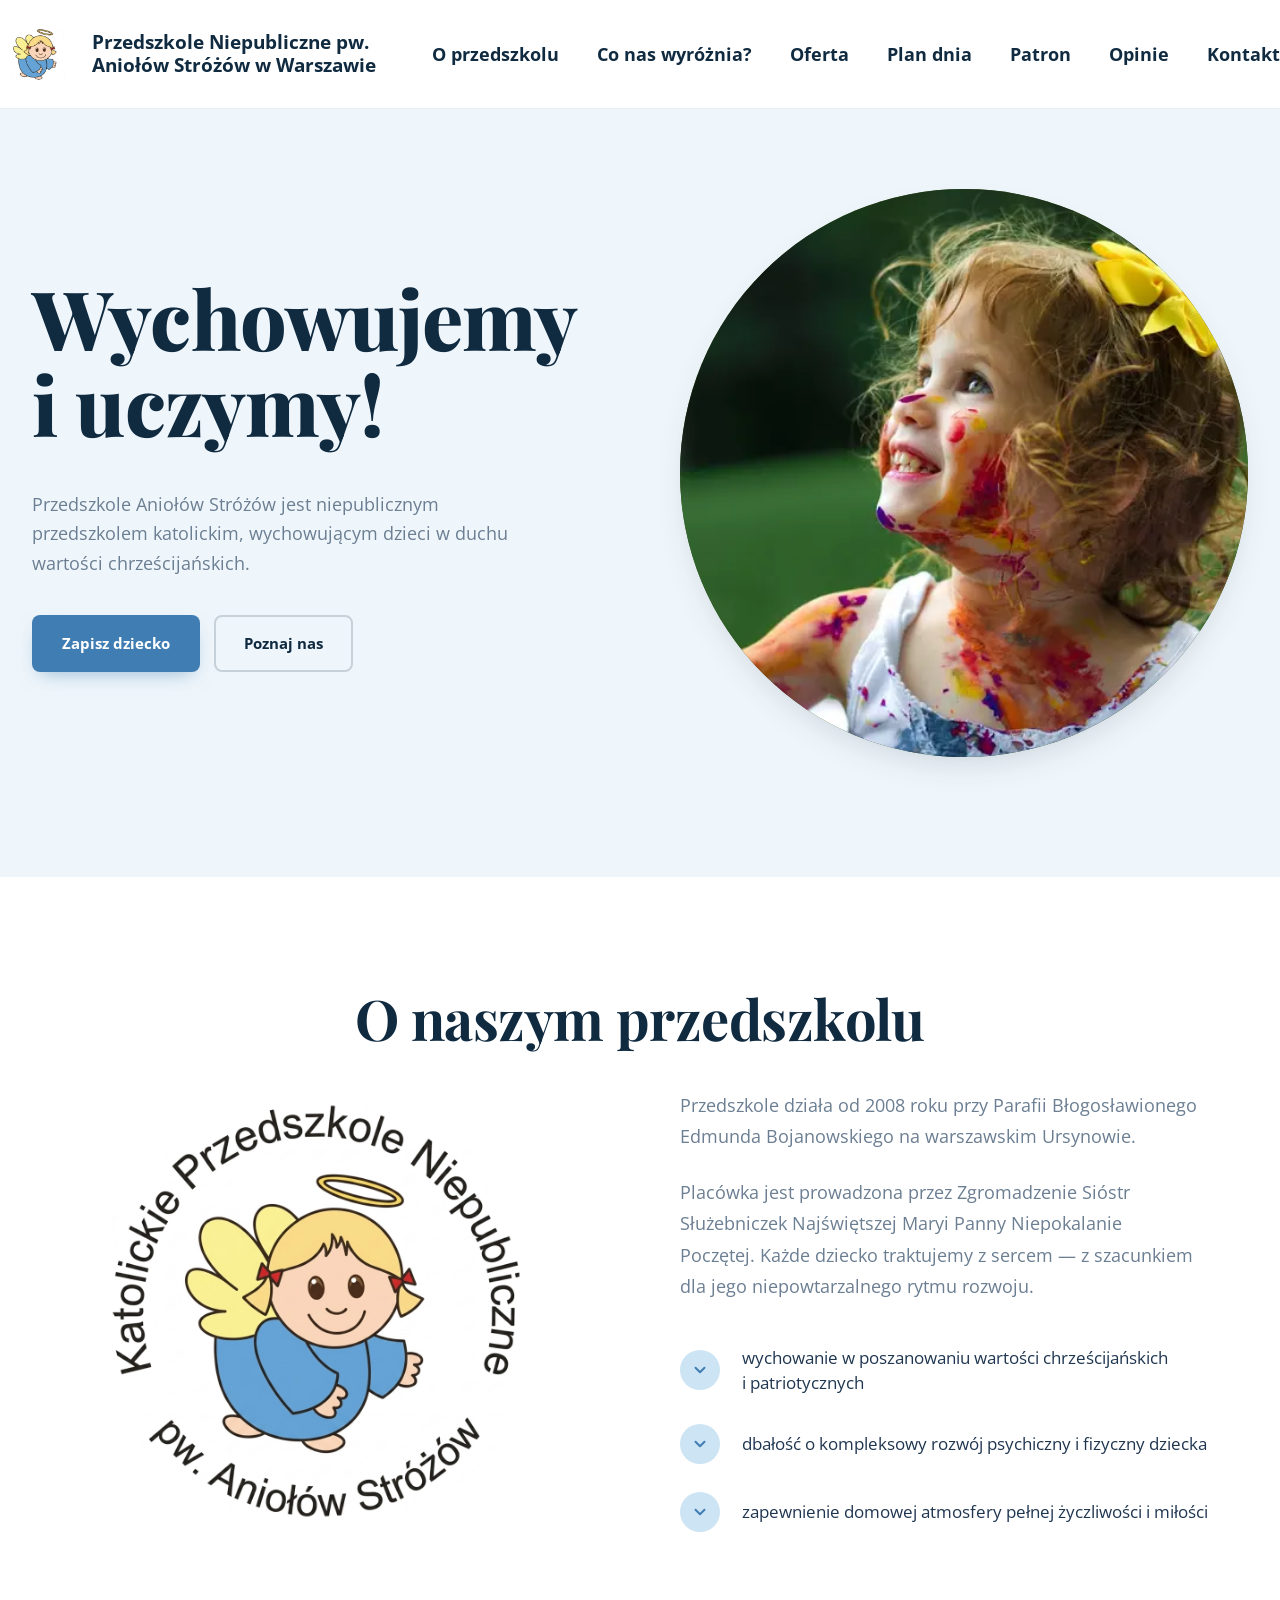
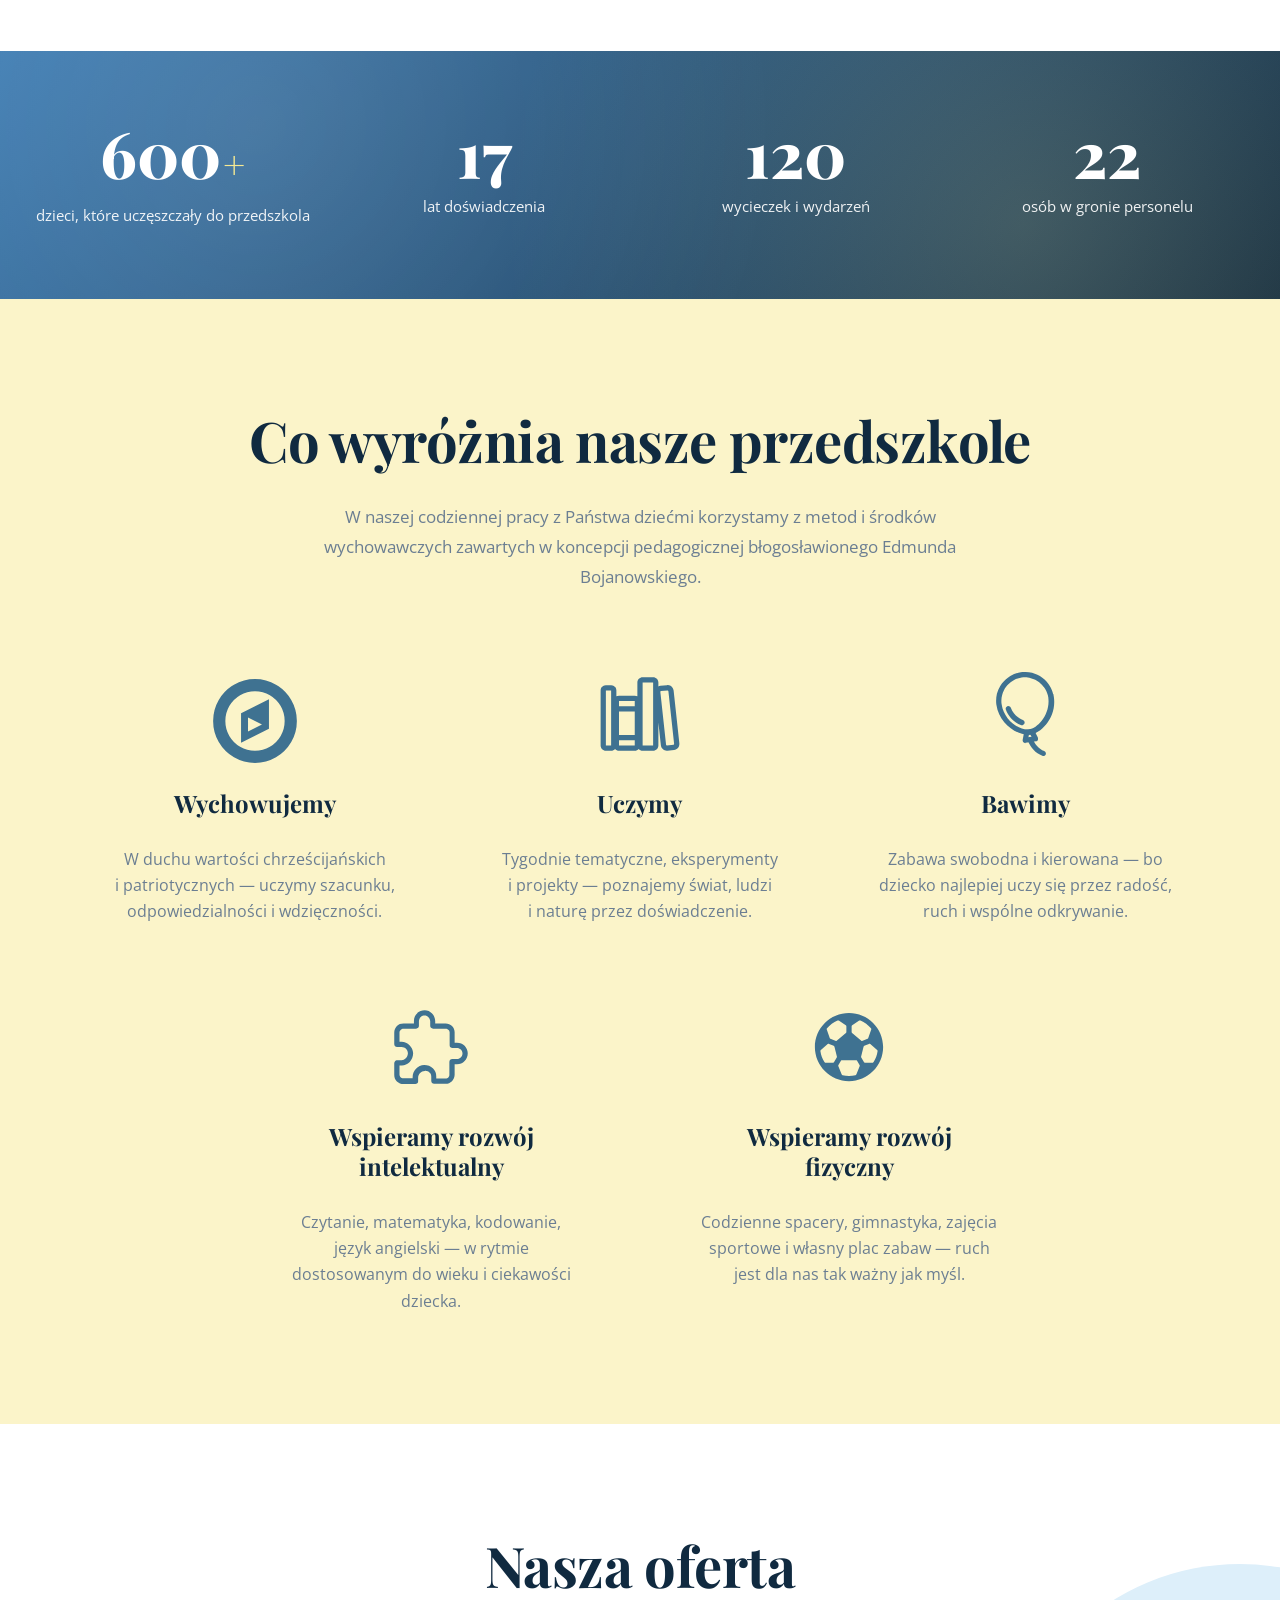
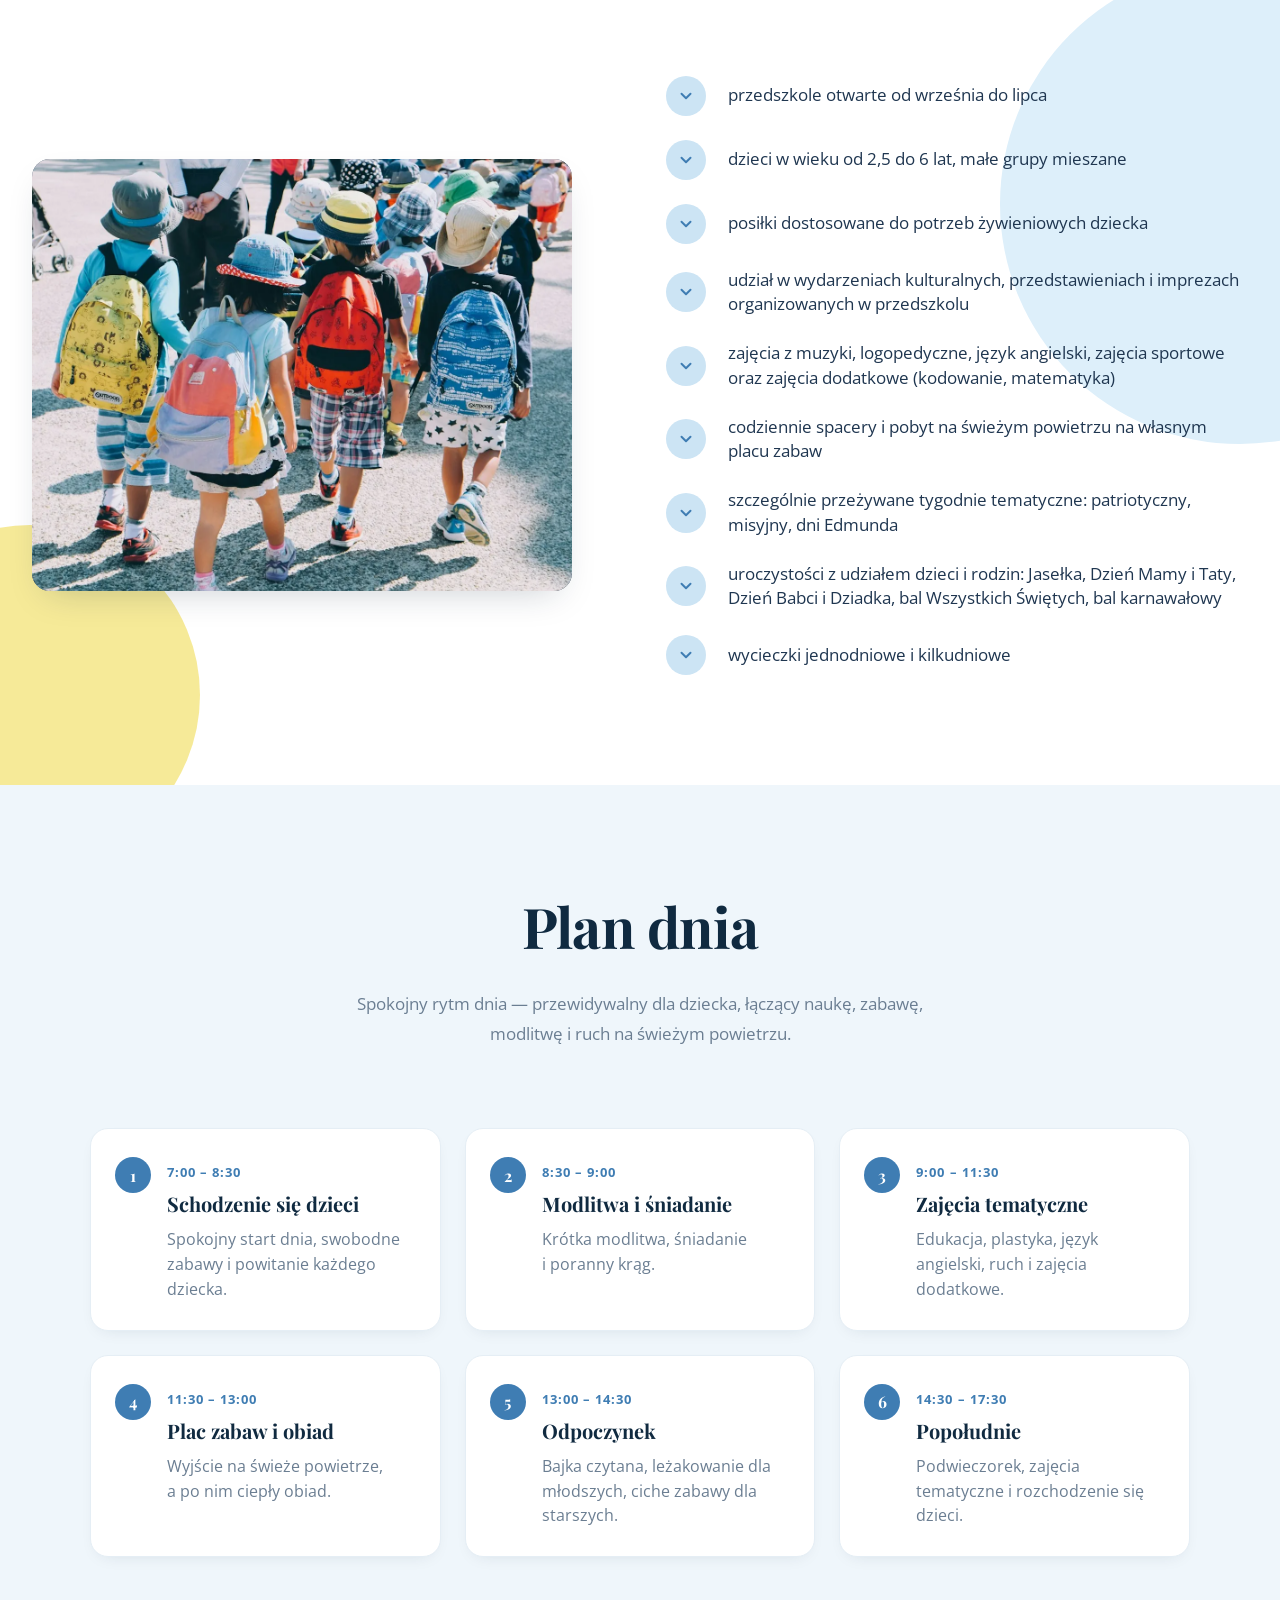
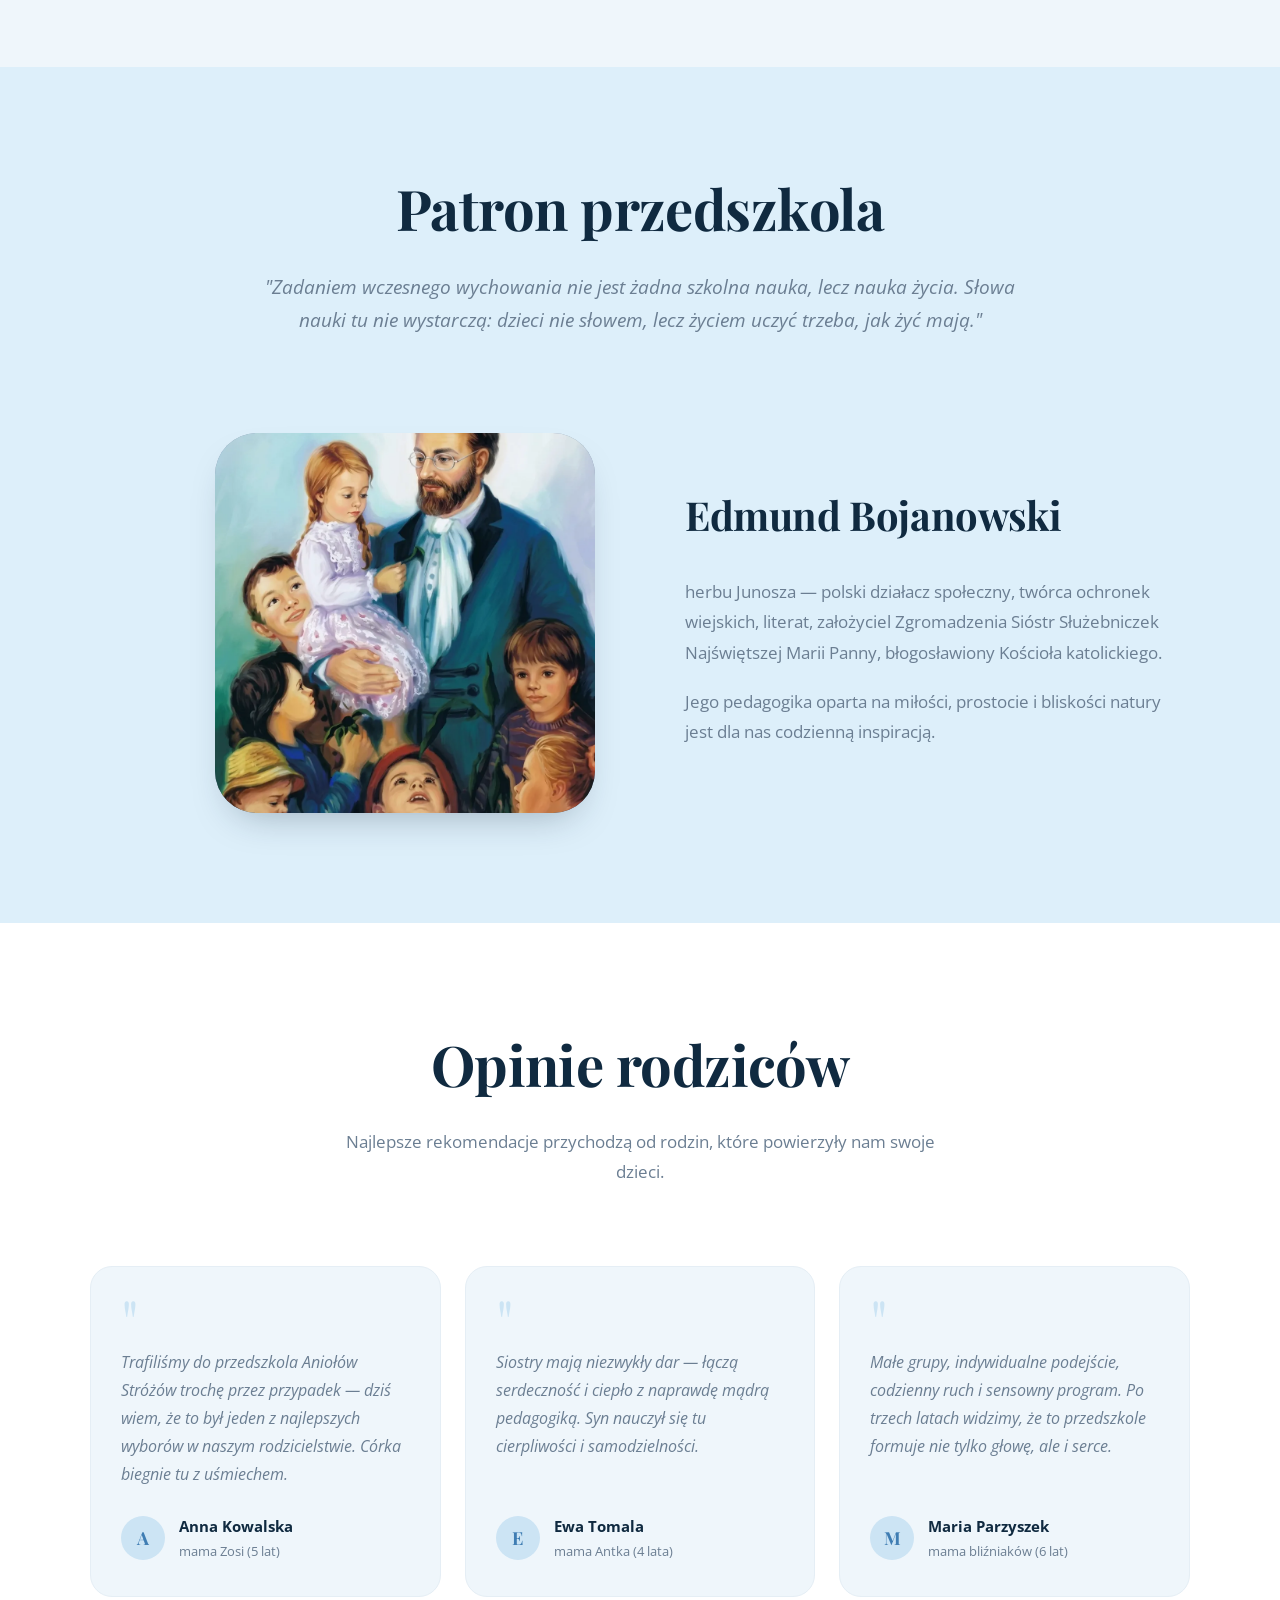
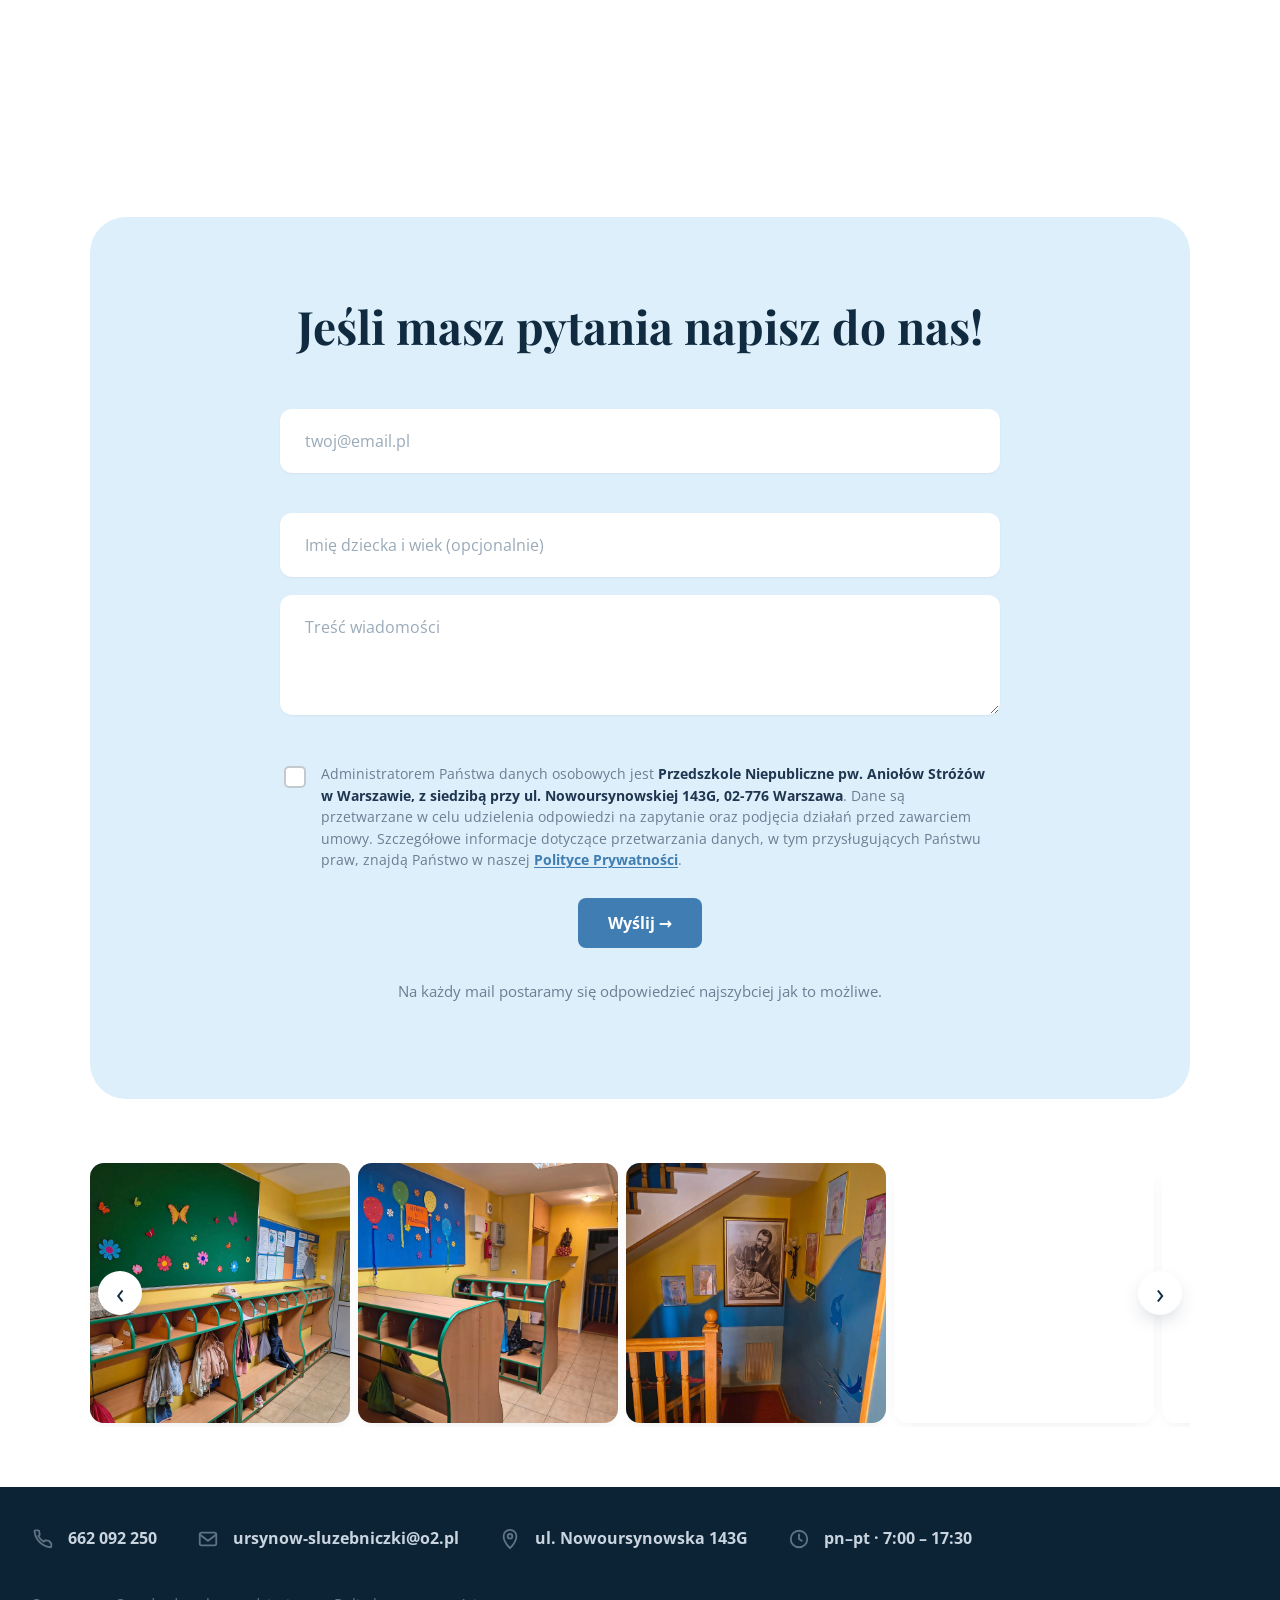
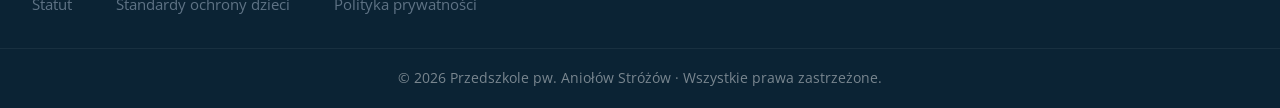
==== commit 9f6d9238: "Update index.html" ====
--- a/index.html
+++ b/index.html
@@ -555,7 +555,7 @@
                             oraz podjęcia działań przed zawarciem umowy. Szczegółowe informacje
                             dotyczące przetwarzania danych, w&nbsp;tym przysługujących Państwu praw,
                             znajdą Państwo w&nbsp;naszej
-                            <a href="docs/polityka prywatnosci.pdf" target="_blank" rel="noopener">Polityce&nbsp;Prywatności</a>.
+                            <a href="doc/polityka.pdf" target="_blank" rel="noopener">Polityce&nbsp;Prywatności</a>.
                         </span>
                     </label>
                     <div class="err" id="err-rodo"></div>
@@ -602,9 +602,9 @@
             <div class="item"><svg><use href="#ic-clock"/></svg>pn–pt · 7:00 – 17:30</div>
         </div>
         <div class="footer-links">
-            <a href="docs/statut.pdf" target="_blank" rel="noopener">Statut</a>
-            <a href="docs/standardy.pdf" target="_blank" rel="noopener">Standardy ochrony dzieci</a>
-            <a href="docs/polityka.pdf" target="_blank" rel="noopener">Polityka prywatności</a>
+            <a href="doc/statut.pdf" target="_blank" rel="noopener">Statut</a>
+            <a href="doc/standardy.pdf" target="_blank" rel="noopener">Standardy ochrony dzieci</a>
+            <a href="doc/polityka.pdf" target="_blank" rel="noopener">Polityka prywatności</a>
         </div>
     </div>
     <div class="footer-copy">
